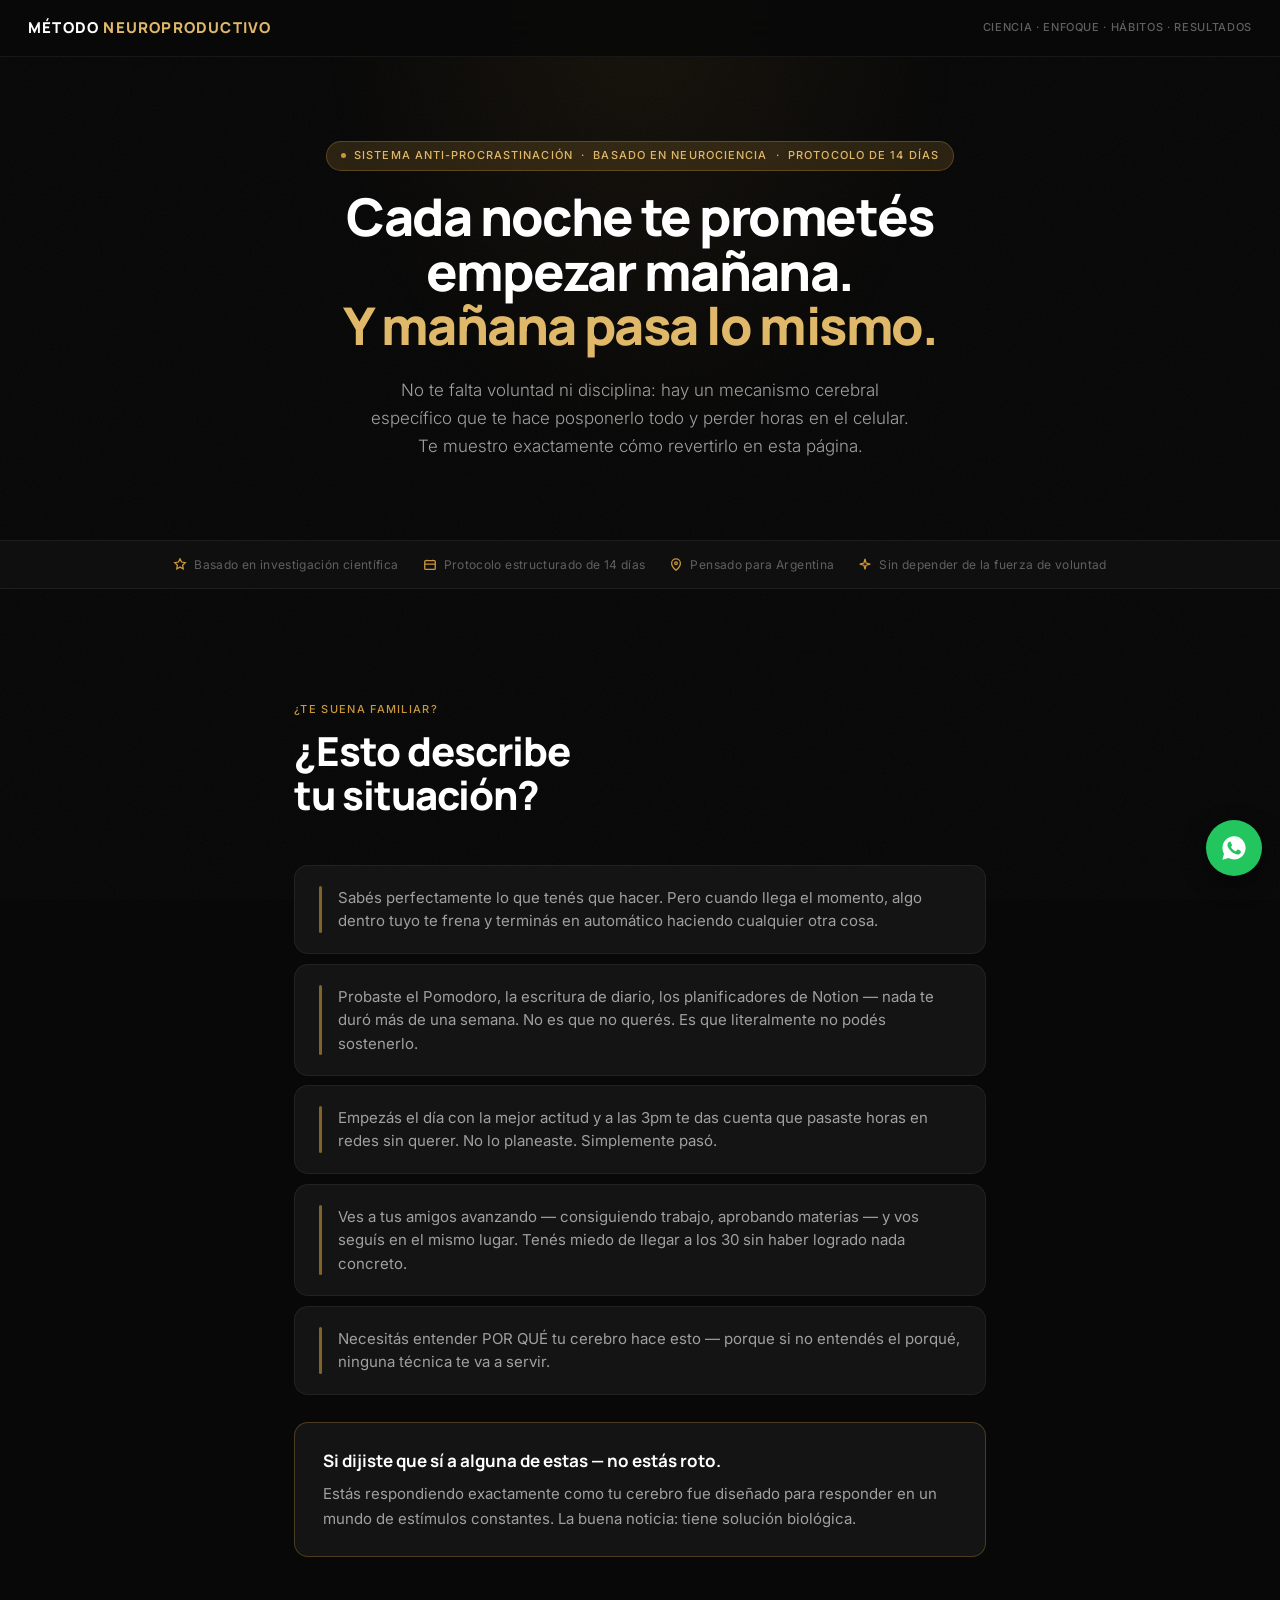
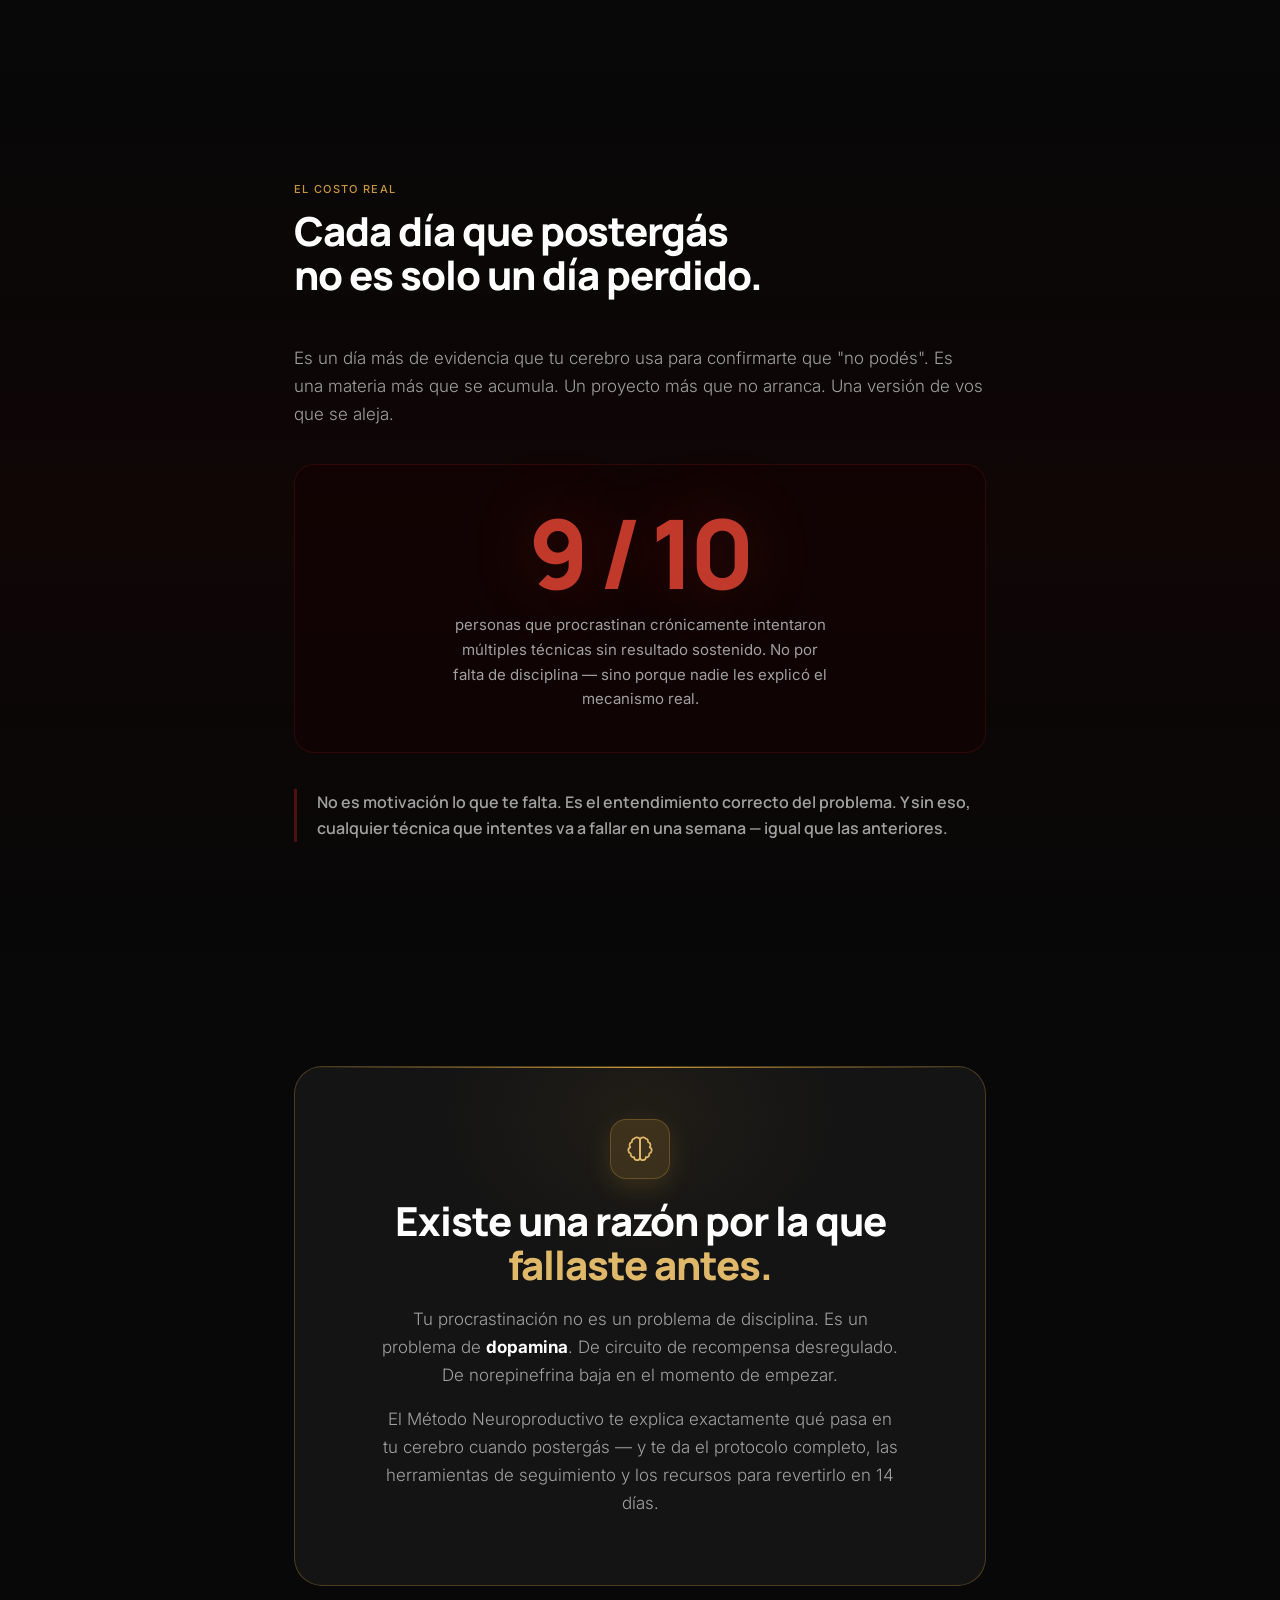
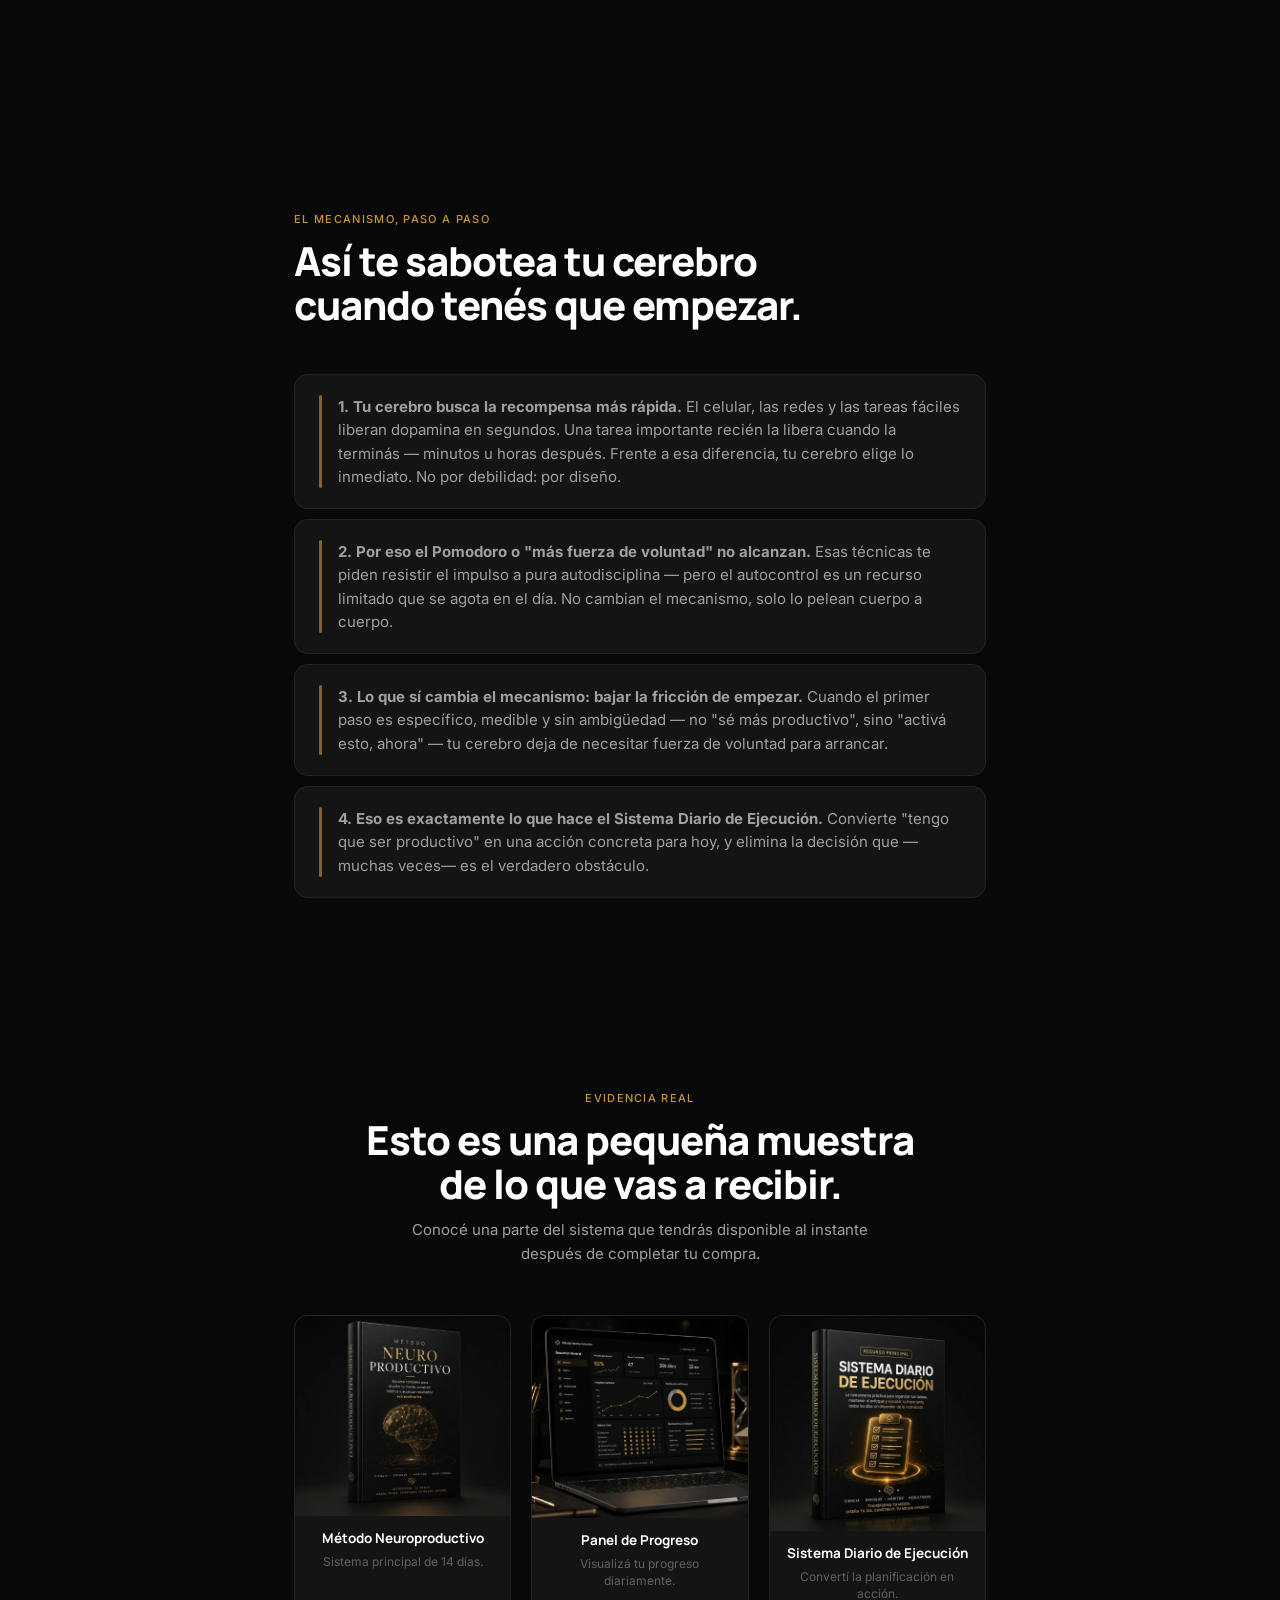
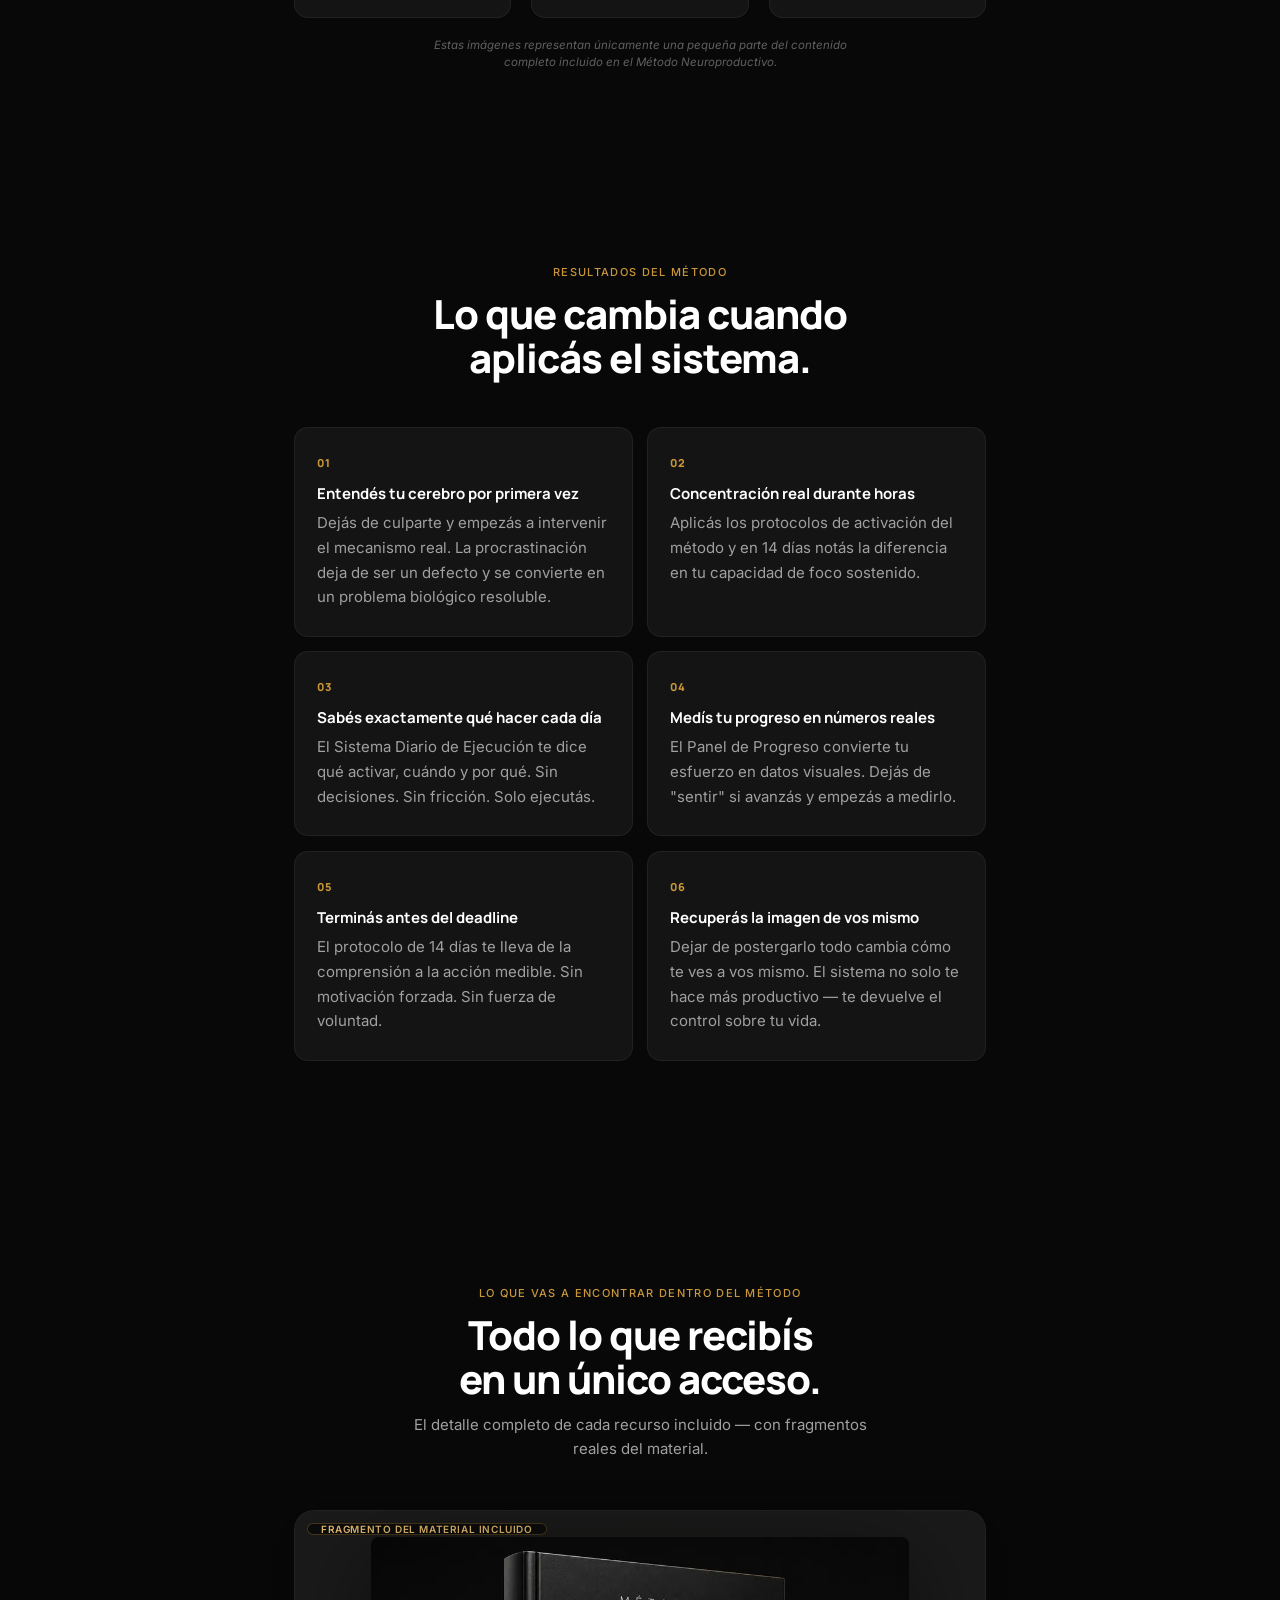
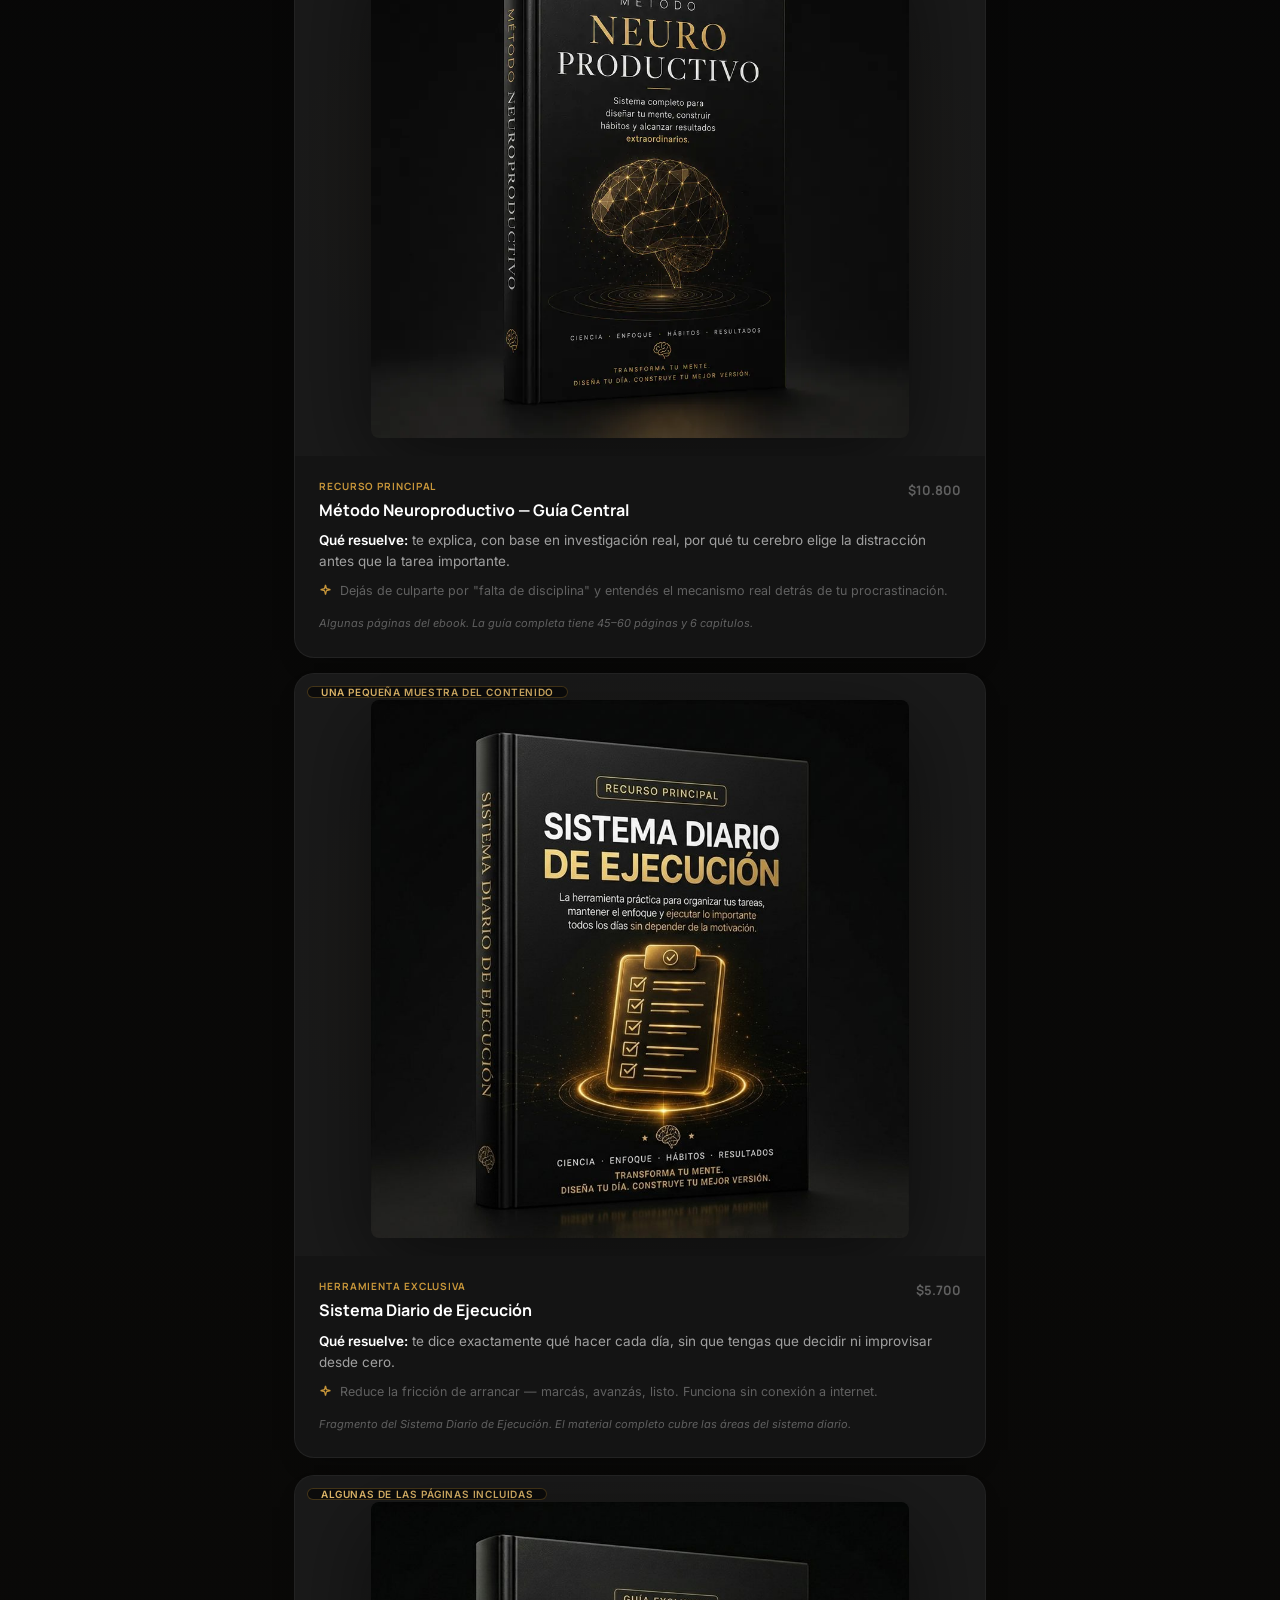
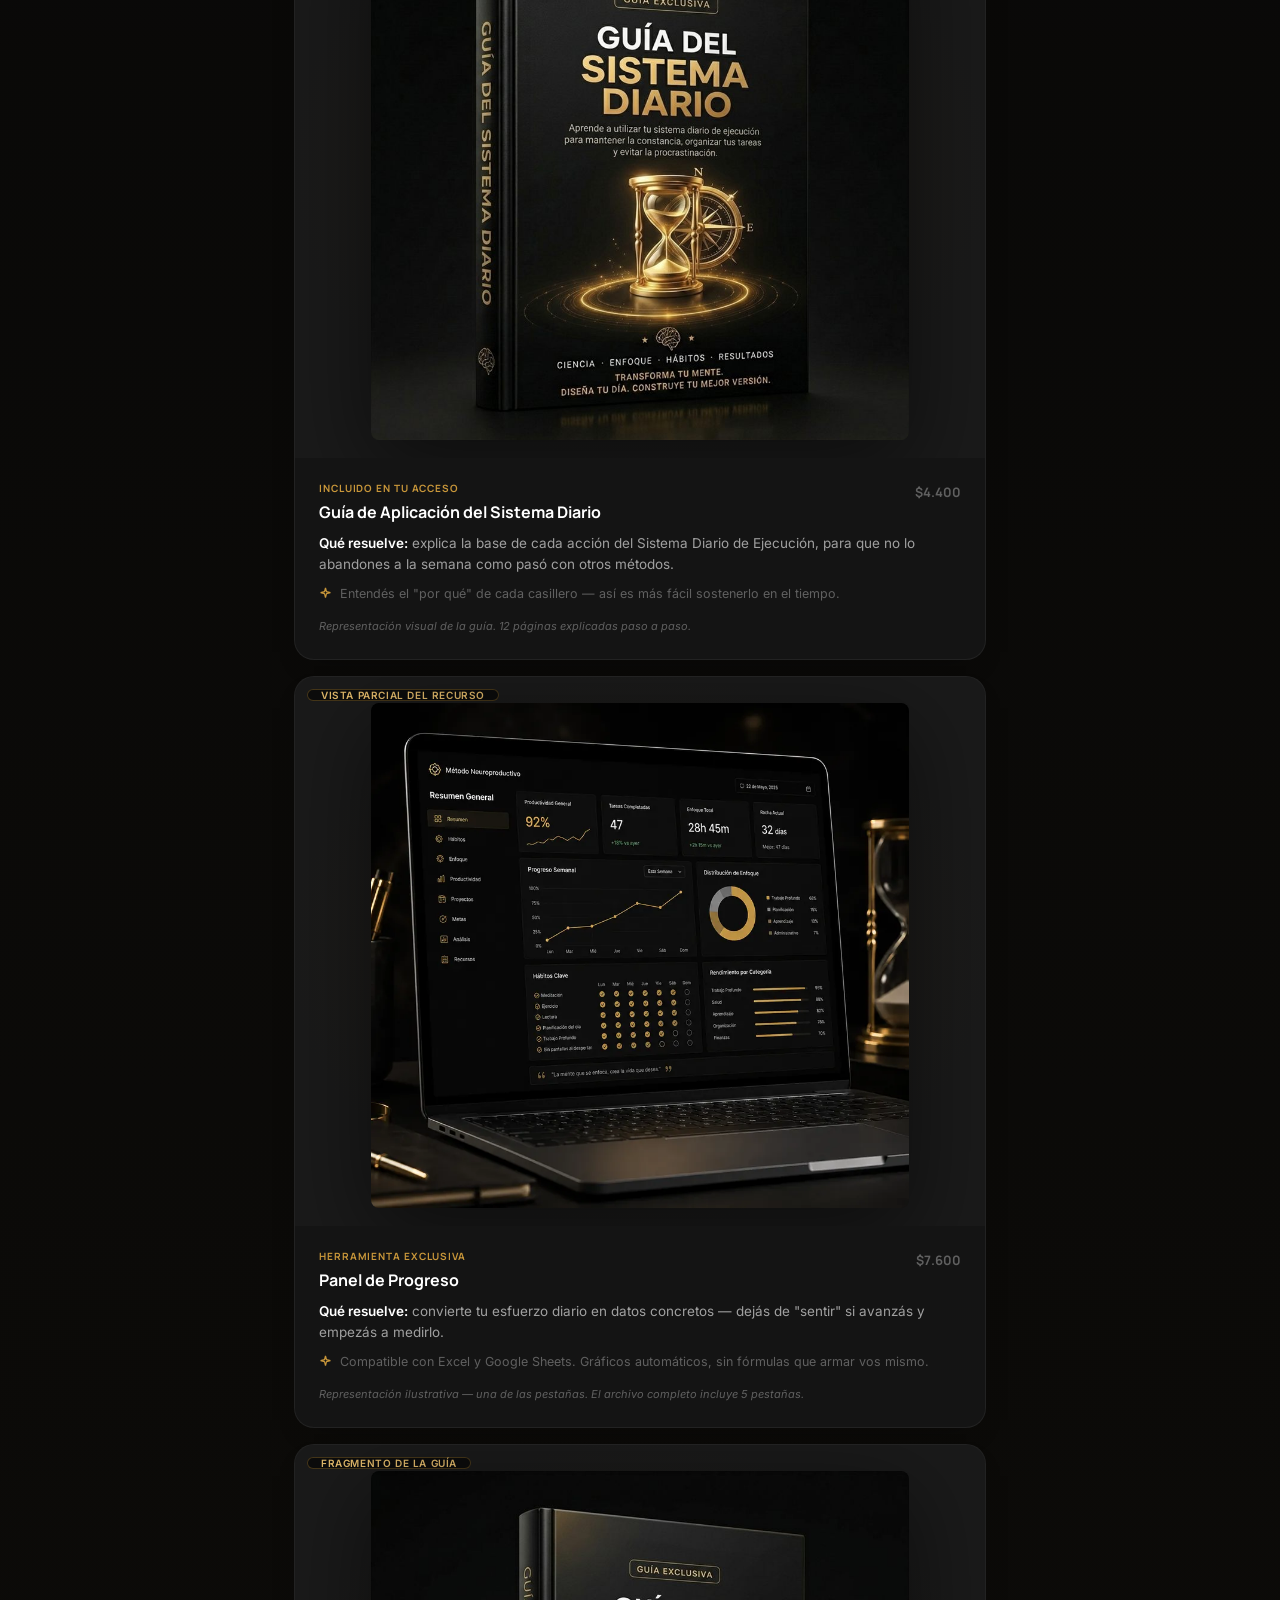
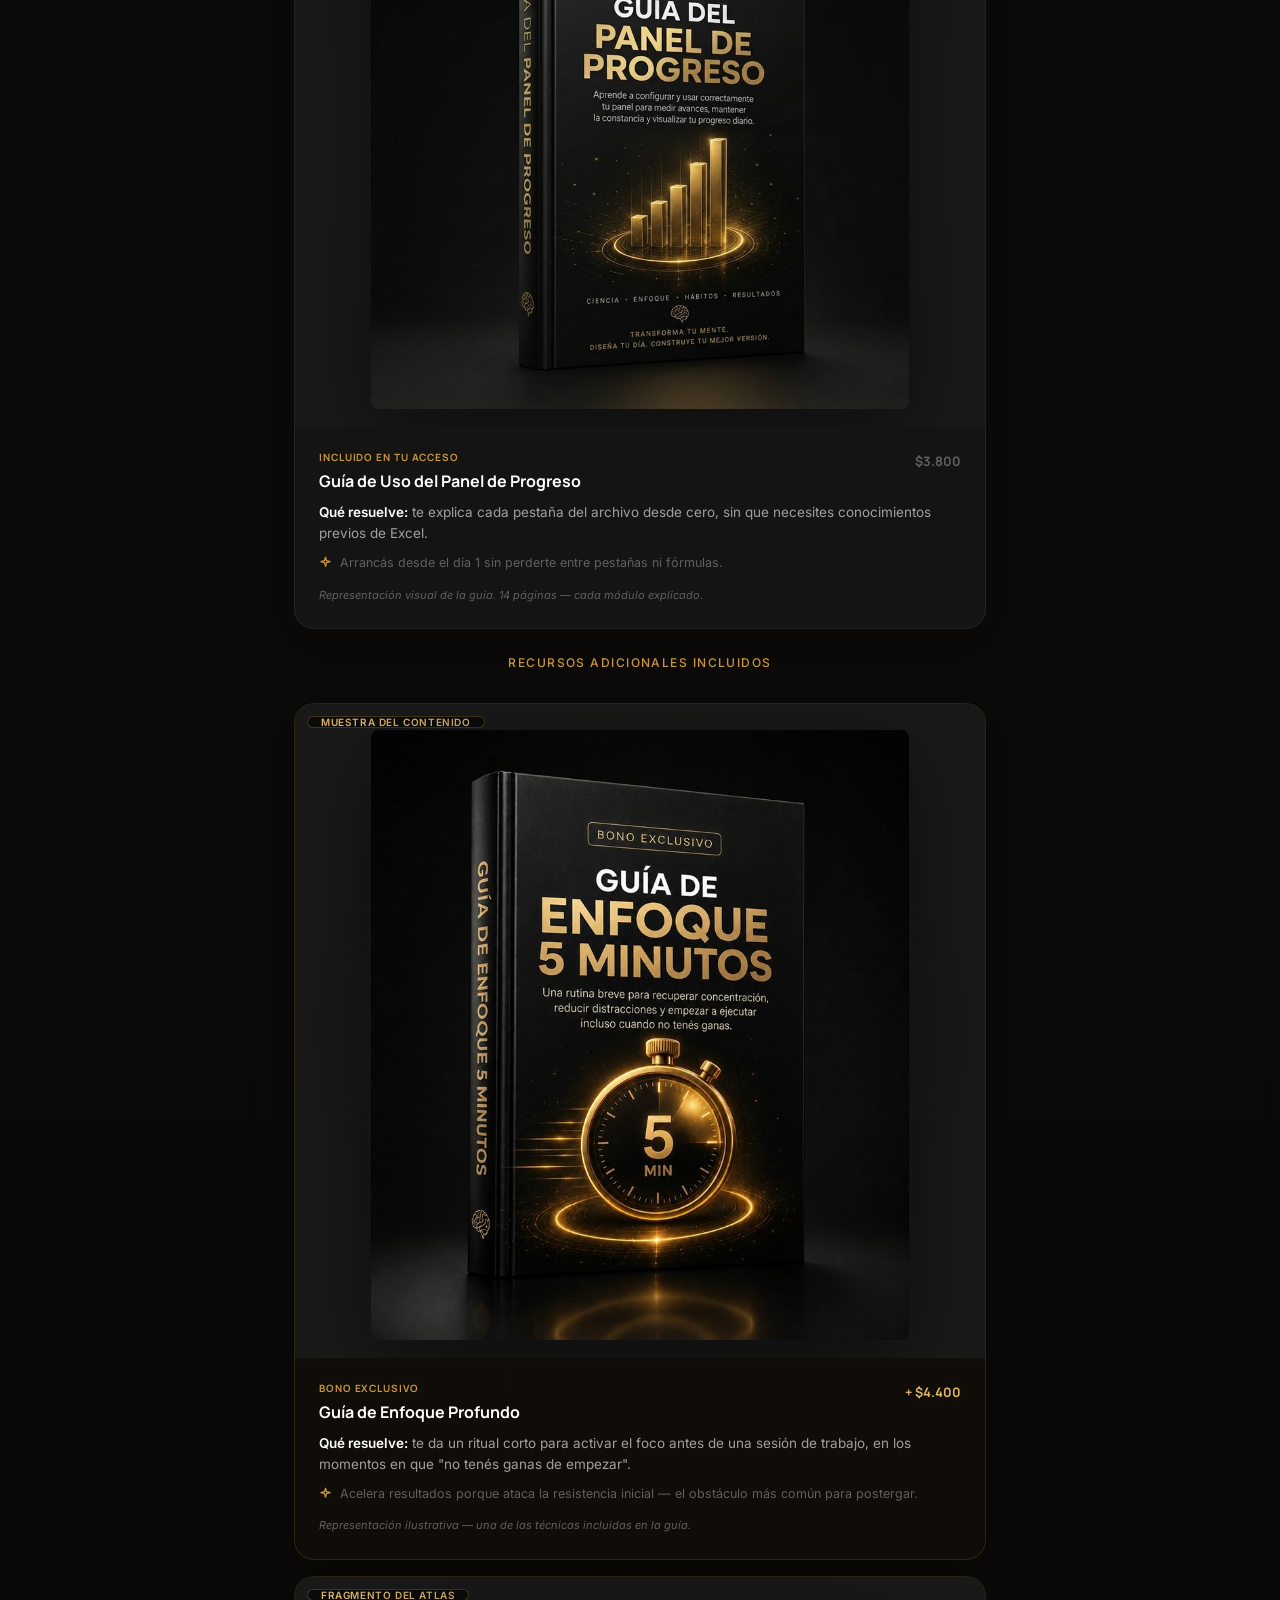
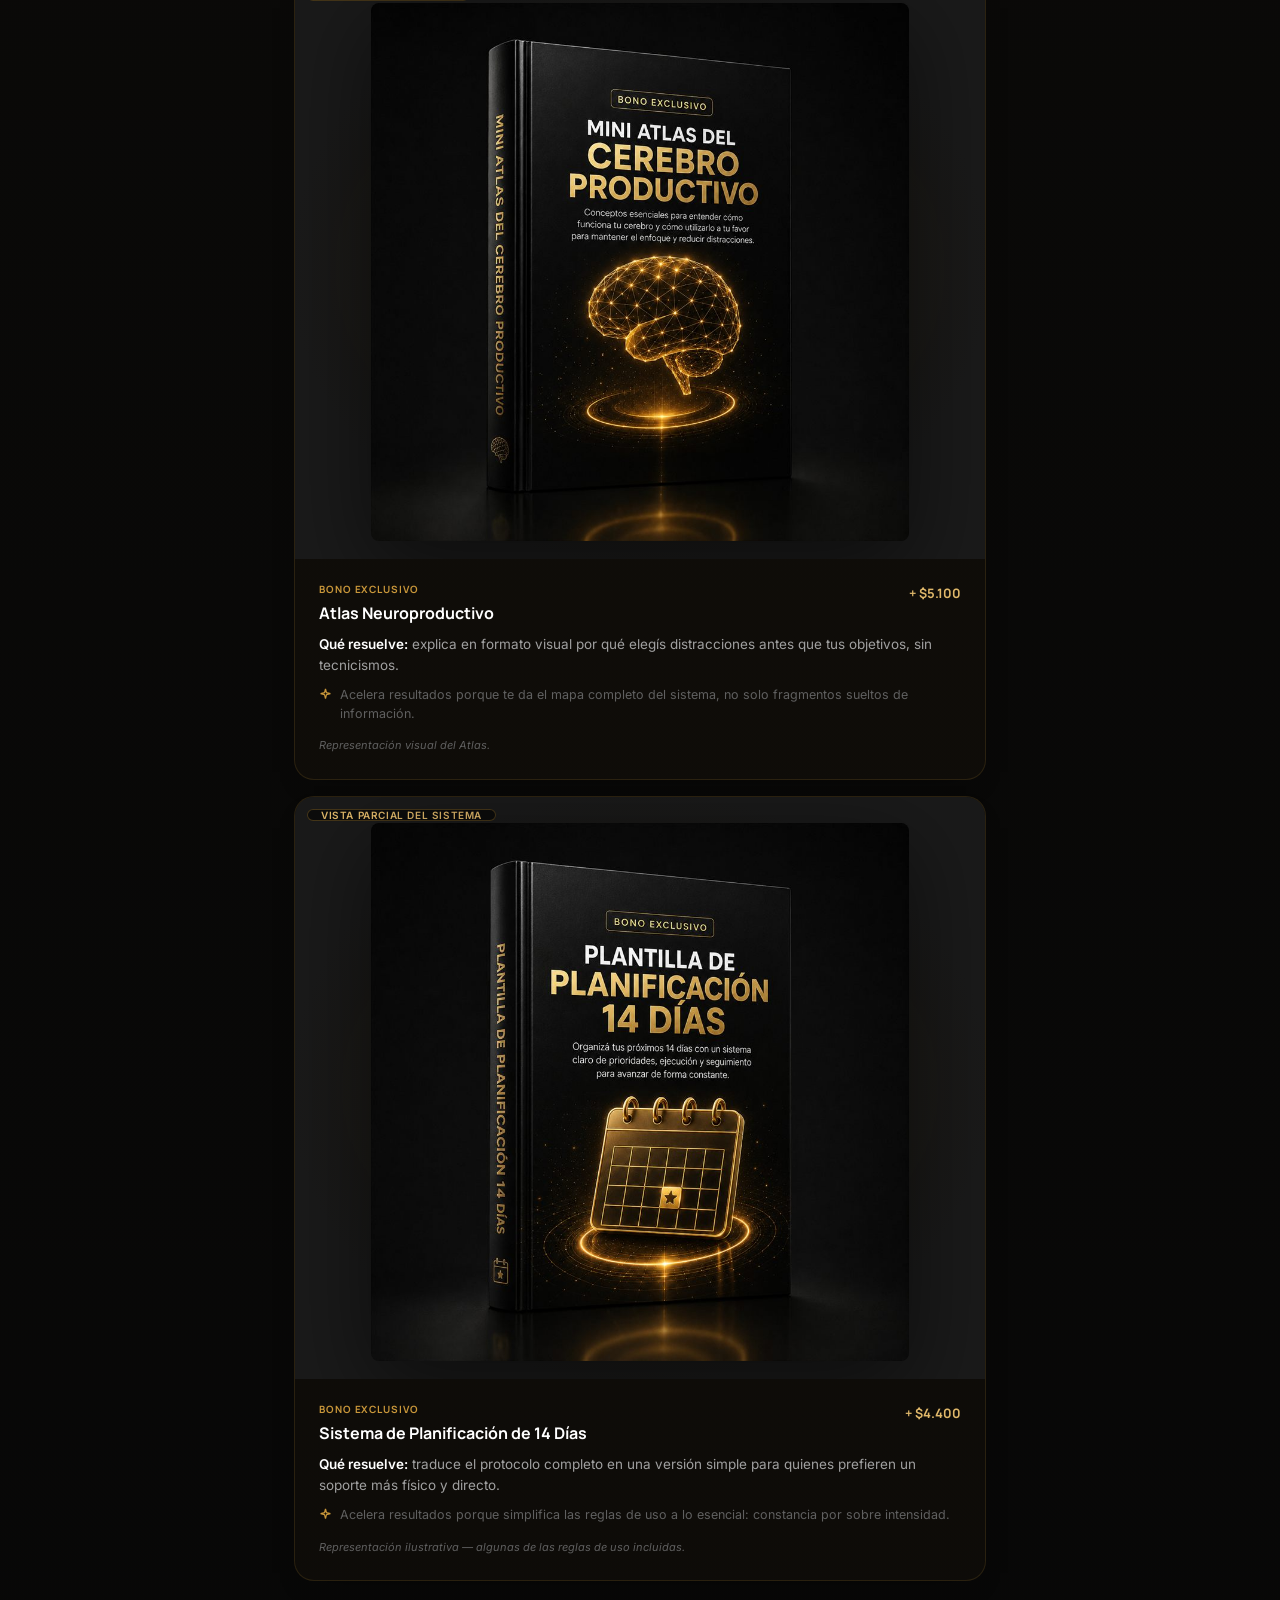
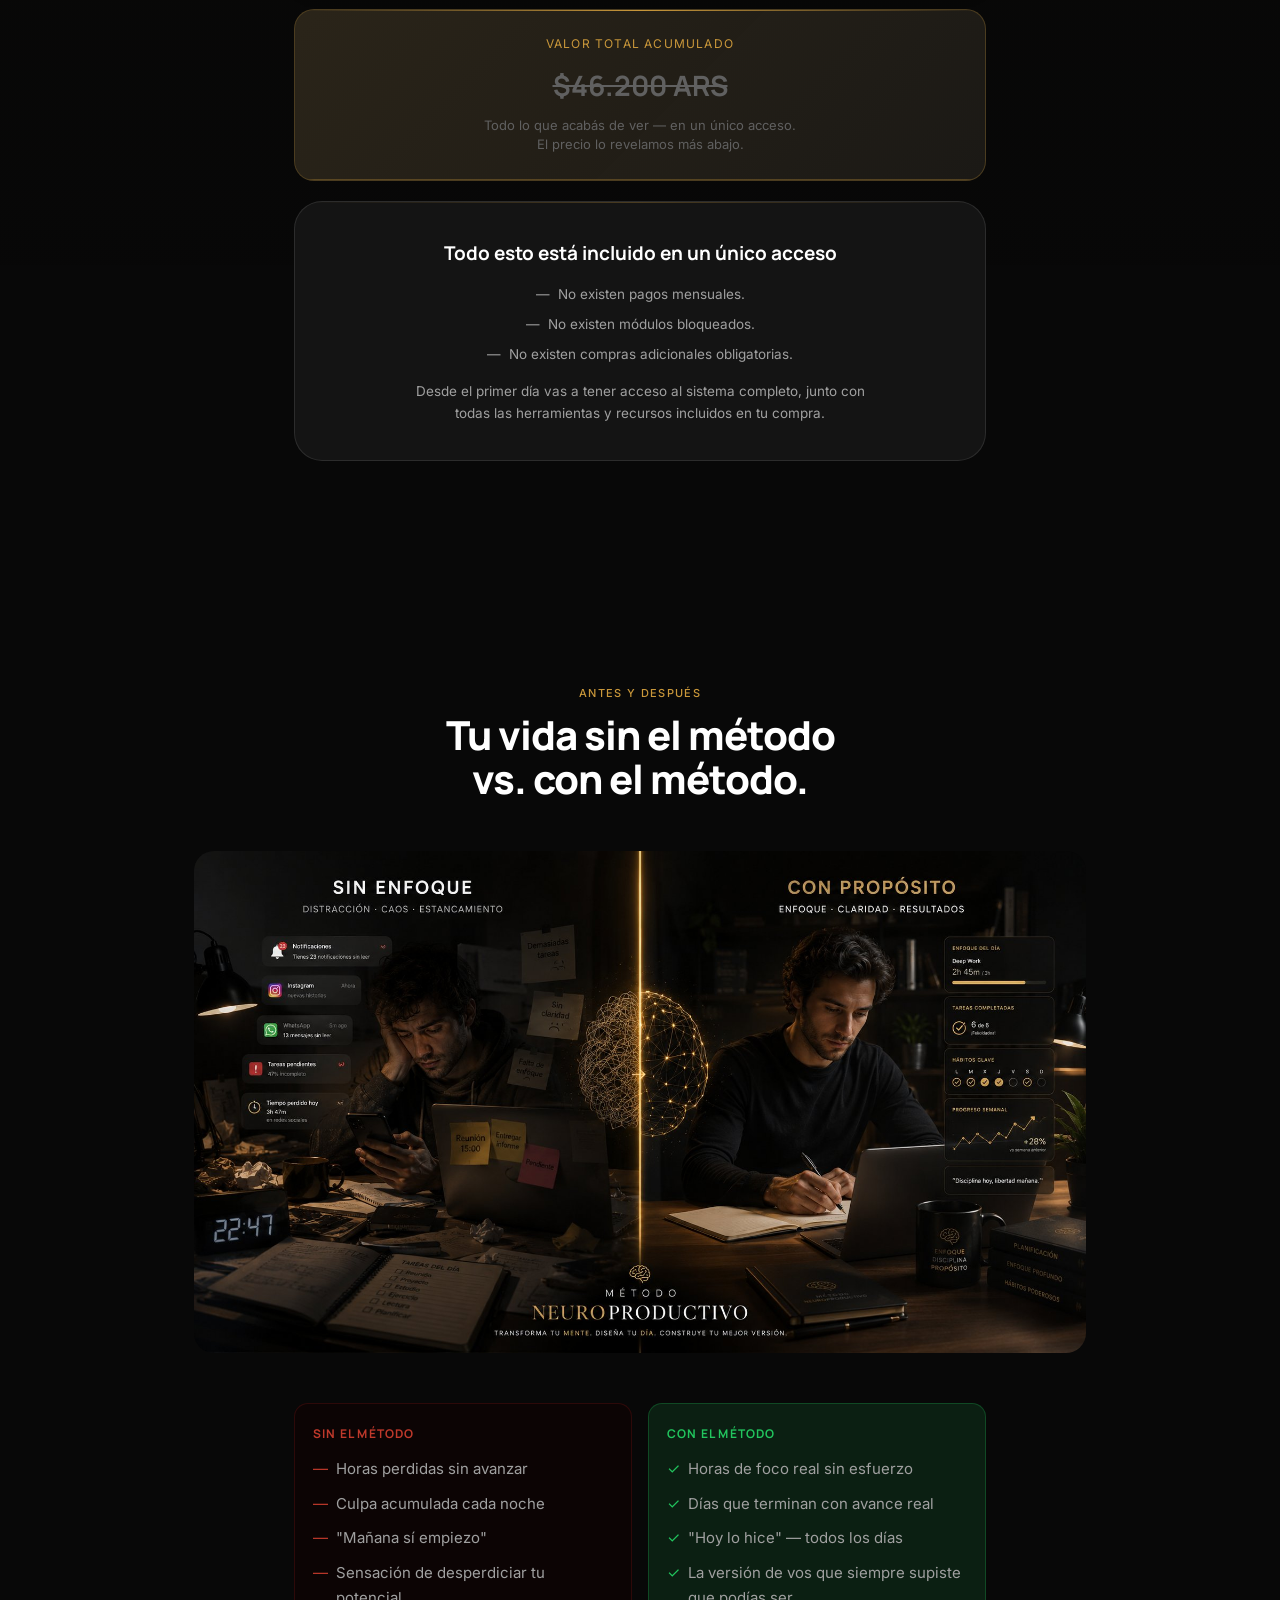
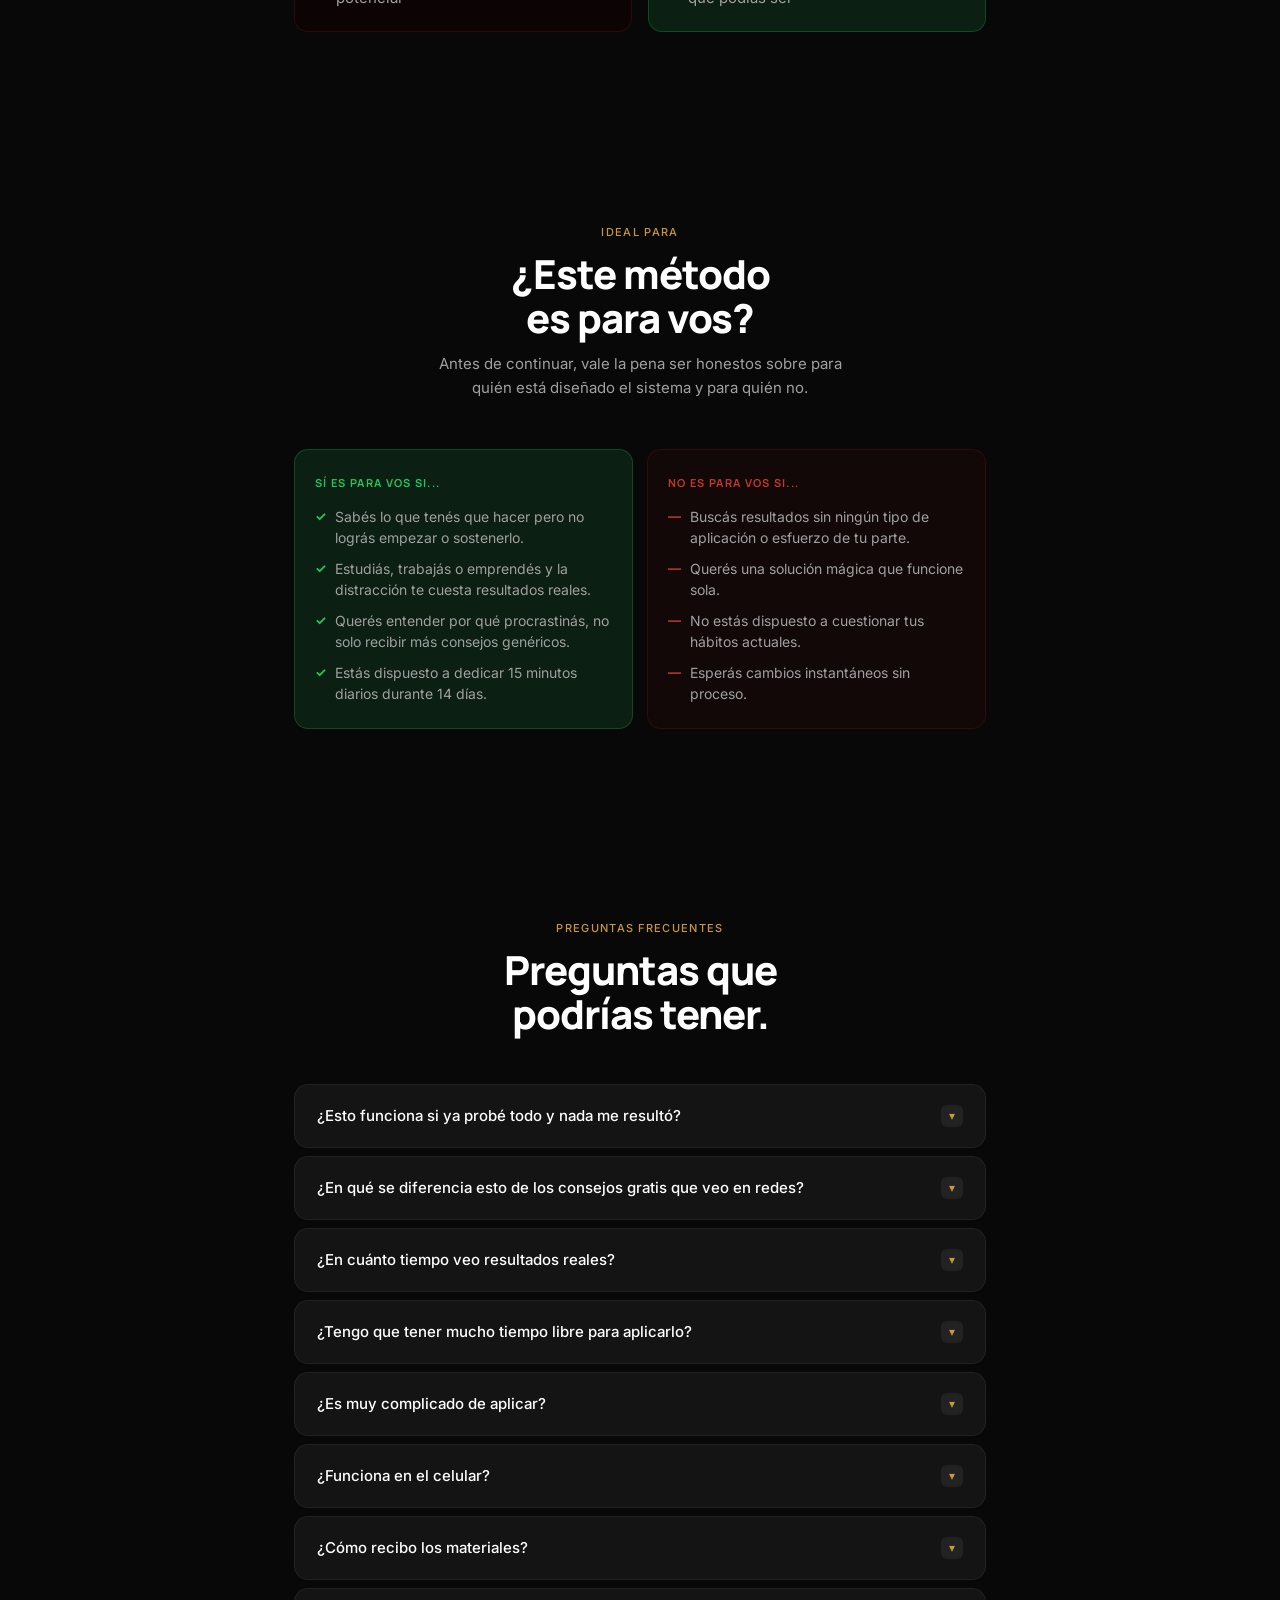
==== index.html @ 1021b8d9 "Agregar CTA de pago por transferencia (mismo tamano que Hotmart, sin impuestos) en oferta final, CTA" ====
<!DOCTYPE html>
<html lang="es">
<head>
<meta charset="UTF-8">
<meta name="viewport" content="width=device-width, initial-scale=1.0">
<title>Método Neuroproductivo — Sistema completo para diseñar tu mente y alcanzar resultados extraordinarios</title>
<meta name="description" content="El único sistema que te explica la neurociencia de tu procrastinación y te da las herramientas completas para revertirla en 14 días.">
<link rel="preconnect" href="https://fonts.googleapis.com">
<link rel="preconnect" href="https://fonts.gstatic.com" crossorigin>
<link href="https://fonts.googleapis.com/css2?family=Manrope:wght@300;400;500;600;700;800&family=Inter:wght@300;400;500&display=swap" rel="stylesheet">
   <!-- Meta Pixel Code -->
<script>
!function(f,b,e,v,n,t,s)
{if(f.fbq)return;n=f.fbq=function(){n.callMethod?
n.callMethod.apply(n,arguments):n.queue.push(arguments)};
if(!f._fbq)f._fbq=n;n.push=n;n.loaded=!0;n.version='2.0';
n.queue=[];t=b.createElement(e);t.async=!0;
t.src=v;s=b.getElementsByTagName(e)[0];
s.parentNode.insertBefore(t,s)}(window, document,'script',
'https://connect.facebook.net/en_US/fbevents.js');

fbq('init', '1586292786039230');
fbq('track', 'PageView');
</script>

<noscript>
<img height="1" width="1" style="display:none"
src="https://www.facebook.com/tr?id=1586292786039230&ev=PageView&noscript=1"/>
</noscript>
<!-- End Meta Pixel Code -->
<style>
/* ══════════════════════════════════════════════
   RESET & TOKENS
══════════════════════════════════════════════ */
*, *::before, *::after { box-sizing: border-box; margin: 0; padding: 0; }
html { scroll-behavior: smooth; font-size: 16px; }

:root {
  --black:       #080808;
  --black-2:     #0f0f0f;
  --black-3:     #141414;
  --black-4:     #1a1a1a;
  --black-5:     #222222;
  --white:       #FFFFFF;
  --white-2:     #F5F5F5;
  --gray-100:    #E8E8E8;
  --gray-300:    #A0A0A0;
  --gray-500:    #606060;
  --gray-700:    #303030;
  --gold:        #C9973A;
  --gold-light:  #E0B86A;
  --gold-pale:   #F5E6CC;
  --gold-glow:   rgba(201,151,58,0.18);
  --gold-border: rgba(201,151,58,0.30);
  --green:       #22C55E;
  --green-dark:  rgba(34,197,94,0.12);
  --green-border:rgba(34,197,94,0.25);
  --border:      rgba(255,255,255,0.06);
  --border-md:   rgba(255,255,255,0.10);
  --border-gold: rgba(201,151,58,0.25);
  --font-h:      'Manrope', sans-serif;
  --font-b:      'Inter', sans-serif;
  --r-sm:        8px;
  --r-md:        14px;
  --r-lg:        20px;
  --r-xl:        28px;
  --ease:        cubic-bezier(0.25, 0.46, 0.45, 0.94);
}

body {
  background: var(--black);
  color: var(--white);
  font-family: var(--font-b);
  -webkit-font-smoothing: antialiased;
  overflow-x: hidden;
  line-height: 1.6;
}

img { max-width: 100%; height: auto; display: block; }

/* ══════════════════════════════════════════════
   NOISE OVERLAY
══════════════════════════════════════════════ */
body::before {
  content: '';
  position: fixed;
  inset: 0;
  background-image: url("data:image/svg+xml,%3Csvg viewBox='0 0 512 512' xmlns='http://www.w3.org/2000/svg'%3E%3Cfilter id='n'%3E%3CfeTurbulence type='fractalNoise' baseFrequency='0.75' numOctaves='4' stitchTiles='stitch'/%3E%3C/filter%3E%3Crect width='100%25' height='100%25' filter='url(%23n)' opacity='0.025'/%3E%3C/svg%3E");
  pointer-events: none;
  z-index: 0;
}

/* ══════════════════════════════════════════════
   LAYOUT
══════════════════════════════════════════════ */
.wrap {
  max-width: 740px;
  margin: 0 auto;
  padding: 0 24px;
  position: relative;
  z-index: 1;
}

section { position: relative; z-index: 1; }

/* ══════════════════════════════════════════════
   ANIMATION
══════════════════════════════════════════════ */
.fade {
  opacity: 0;
  transform: translateY(24px);
  transition: opacity 0.7s var(--ease), transform 0.7s var(--ease);
}
.fade.in { opacity: 1; transform: translateY(0); }

/* ══════════════════════════════════════════════
   TYPOGRAPHY HELPERS
══════════════════════════════════════════════ */
.tag {
  display: inline-flex;
  align-items: center;
  gap: 8px;
  font-family: var(--font-b);
  font-size: 11px;
  font-weight: 500;
  letter-spacing: 0.10em;
  text-transform: uppercase;
  color: var(--gold-light);
  background: var(--gold-glow);
  border: 1px solid var(--gold-border);
  border-radius: 100px;
  padding: 5px 14px;
  margin-bottom: 20px;
}

.tag-dot {
  width: 5px; height: 5px;
  background: var(--gold);
  border-radius: 50%;
  animation: blink 2.2s ease infinite;
}

@keyframes blink {
  0%,100% { opacity:1; } 50% { opacity:0.2; }
}

.section-eyebrow {
  font-family: var(--font-b);
  font-size: 11px;
  font-weight: 500;
  letter-spacing: 0.12em;
  text-transform: uppercase;
  color: var(--gold);
  margin-bottom: 14px;
  display: block;
}

.h1 {
  font-family: var(--font-h);
  font-weight: 800;
  font-size: clamp(30px, 7vw, 52px);
  line-height: 1.05;
  letter-spacing: -0.03em;
}

.h2 {
  font-family: var(--font-h);
  font-weight: 800;
  font-size: clamp(26px, 5vw, 40px);
  line-height: 1.1;
  letter-spacing: -0.025em;
}

.h3 {
  font-family: var(--font-h);
  font-weight: 700;
  font-size: clamp(18px, 3vw, 22px);
  line-height: 1.3;
  letter-spacing: -0.01em;
}

.gold { color: var(--gold-light); }
.green { color: var(--green); }
.muted { color: var(--gray-300); }
.body-lg { font-size: 17px; line-height: 1.65; color: var(--gray-300); font-weight: 300; }
.body { font-size: 15px; line-height: 1.65; color: var(--gray-300); }
.small { font-size: 13px; color: var(--gray-500); line-height: 1.5; }

/* ══════════════════════════════════════════════
   BUTTONS
══════════════════════════════════════════════ */
.btn {
  display: inline-flex;
  align-items: center;
  justify-content: center;
  gap: 10px;
  font-family: var(--font-h);
  font-weight: 700;
  font-size: 15px;
  letter-spacing: 0.01em;
  border: none;
  cursor: pointer;
  text-decoration: none;
  border-radius: var(--r-sm);
  transition: all 0.22s var(--ease);
  position: relative;
  overflow: hidden;
}

.btn-gold {
  background: linear-gradient(135deg, #C9973A 0%, #E0B86A 50%, #C9973A 100%);
  background-size: 200% auto;
  color: var(--black);
  padding: 18px 32px;
  width: 100%;
  max-width: 440px;
  box-shadow: 0 8px 32px rgba(201,151,58,0.25);
}

.btn-gold::after {
  content:'';
  position:absolute;
  top:0;left:-100%;
  width:60%;height:100%;
  background:linear-gradient(90deg,transparent,rgba(255,255,255,0.2),transparent);
  transition: left 0.55s ease;
}
.btn-gold:hover::after { left:150%; }
.btn-gold:hover {
  background-position: right center;
  box-shadow: 0 12px 48px rgba(201,151,58,0.4);
  transform: translateY(-2px);
}

.btn-outline {
  border: 1px solid var(--gold-border);
  color: var(--gold-light);
  background: transparent;
  padding: 18px 32px;
}
.btn-outline:hover {
  background: var(--gold-glow);
  border-color: var(--gold);
}

.btn-full { width: 100%; max-width: 100%; }

/* ══════════════════════════════════════════════
   DIVIDER
══════════════════════════════════════════════ */
.divider {
  height: 1px;
  background: var(--border);
  margin: 0;
}

/* ══════════════════════════════════════════════
   NAV
══════════════════════════════════════════════ */
nav {
  position: fixed;
  top: 0; left: 0; right: 0;
  z-index: 200;
  padding: 16px 28px;
  display: flex;
  align-items: center;
  justify-content: space-between;
  background: rgba(8,8,8,0.88);
  backdrop-filter: blur(24px);
  -webkit-backdrop-filter: blur(24px);
  border-bottom: 1px solid var(--border);
}

.nav-logo {
  font-family: var(--font-h);
  font-weight: 800;
  font-size: 15px;
  letter-spacing: 0.08em;
  text-transform: uppercase;
  color: var(--white);
}

.nav-logo span { color: var(--gold-light); }

.nav-tag {
  font-family: var(--font-b);
  font-size: 11px;
  font-weight: 500;
  letter-spacing: 0.08em;
  text-transform: uppercase;
  color: var(--gray-500);
}

/* ══════════════════════════════════════════════
   HERO
══════════════════════════════════════════════ */
.hero {
  padding: 130px 0 80px;
  text-align: center;
}

.hero-glow {
  position: absolute;
  top: 0; left: 50%;
  transform: translateX(-50%);
  width: 100%;
  max-width: 700px;
  height: 500px;
  background: radial-gradient(ellipse at 50% 0%, rgba(201,151,58,0.08) 0%, transparent 65%);
  pointer-events: none;
}

.hero .h1 { margin-bottom: 22px; }

.hero-img {
  max-width: 1250px;
  width: calc(100% + 180px);
  margin-left: -90px;
  margin-right: -90px;
}

.hero-img img {
  border-radius: var(--r-lg);
  box-shadow: 0 40px 120px rgba(0,0,0,0.75), 0 0 0 1px rgba(201,151,58,0.12), 0 0 80px rgba(201,151,58,0.06);
  width: 100%;
  display: block;
}

.hero-img-glow {
  position: absolute;
  bottom: -20px;
  left: 50%;
  transform: translateX(-50%);
  width: 70%;
  height: 40px;
  background: radial-gradient(ellipse, rgba(201,151,58,0.25) 0%, transparent 70%);
  filter: blur(16px);
}

/* ══════════════════════════════════════════════
   TRUST BAR
══════════════════════════════════════════════ */
.trust-bar {
  background: var(--black-2);
  border-top: 1px solid var(--border);
  border-bottom: 1px solid var(--border);
  padding: 14px 24px;
}

.trust-bar-inner {
  display: flex;
  align-items: center;
  justify-content: center;
  gap: 28px;
  flex-wrap: wrap;
}

.trust-item {
  display: flex;
  align-items: center;
  gap: 7px;
  font-size: 12px;
  font-weight: 400;
  color: var(--gray-500);
  letter-spacing: 0.03em;
  white-space: nowrap;
}

.trust-item svg {
  width: 14px; height: 14px;
  color: var(--gold);
  flex-shrink: 0;
}

/* ══════════════════════════════════════════════
   SECTION SHELL
══════════════════════════════════════════════ */
.section { padding: 100px 0; }
.section-sm { padding: 72px 0; }
.section-center { text-align: center; }

.section-head {
  margin-bottom: 48px;
}

/* ══════════════════════════════════════════════
   IDENTIFICATION
══════════════════════════════════════════════ */
.identify-list {
  display: flex;
  flex-direction: column;
  gap: 10px;
}

.identify-card {
  display: flex;
  align-items: flex-start;
  gap: 16px;
  background: var(--black-3);
  border: 1px solid var(--border);
  border-radius: var(--r-md);
  padding: 20px 22px;
  transition: border-color 0.25s, transform 0.25s;
  cursor: default;
}

.identify-card:hover {
  border-color: var(--gold-border);
  transform: translateX(4px);
}

.identify-line {
  width: 3px;
  border-radius: 3px;
  background: var(--gold);
  flex-shrink: 0;
  align-self: stretch;
  min-height: 20px;
  opacity: 0.6;
}

.identify-card p {
  font-size: 15px;
  color: var(--gray-300);
  line-height: 1.55;
}

.identify-close {
  margin-top: 28px;
  background: var(--black-3);
  border: 1px solid var(--gold-border);
  border-radius: var(--r-md);
  padding: 24px 28px;
}

.identify-close strong {
  display: block;
  font-family: var(--font-h);
  font-weight: 700;
  font-size: 17px;
  color: var(--white);
  margin-bottom: 8px;
}

/* ══════════════════════════════════════════════
   AGITATION
══════════════════════════════════════════════ */
.section-agitation {
  background: linear-gradient(180deg, transparent 0%, rgba(40,0,0,0.25) 50%, transparent 100%);
}

.stat-block {
  background: rgba(20,0,0,0.5);
  border: 1px solid rgba(180,30,30,0.2);
  border-radius: var(--r-lg);
  padding: 40px 32px;
  text-align: center;
  margin: 36px 0;
}

.stat-number {
  font-family: var(--font-h);
  font-weight: 800;
  font-size: clamp(64px, 16vw, 110px);
  line-height: 1;
  letter-spacing: -0.05em;
  color: #C0392B;
  display: block;
  text-shadow: 0 0 80px rgba(192,57,43,0.3);
  margin-bottom: 12px;
}

.agitation-pull {
  font-family: var(--font-h);
  font-weight: 600;
  font-size: 16px;
  color: var(--gray-300);
  line-height: 1.65;
  border-left: 3px solid rgba(180,30,30,0.4);
  padding-left: 20px;
}

/* ══════════════════════════════════════════════
   SOLUTION
══════════════════════════════════════════════ */
.solution-box {
  background: var(--black-3);
  border: 1px solid var(--gold-border);
  border-radius: var(--r-xl);
  padding: 52px 40px;
  text-align: center;
  position: relative;
  overflow: hidden;
}

.solution-box::before {
  content: '';
  position: absolute;
  top: 0; left: 0; right: 0;
  height: 1px;
  background: linear-gradient(90deg, transparent, var(--gold), transparent);
}

.solution-box::after {
  content: '';
  position: absolute;
  top: -100px; left: 50%;
  transform: translateX(-50%);
  width: 400px; height: 300px;
  background: radial-gradient(ellipse, rgba(201,151,58,0.07) 0%, transparent 70%);
  pointer-events: none;
}

.solution-box .h2 { margin: 16px 0 20px; position: relative; z-index: 1; }
.solution-box .body-lg { position: relative; z-index: 1; max-width: 520px; margin: 0 auto 16px; }

.solution-icon {
  width: 60px; height: 60px;
  background: var(--gold-glow);
  border: 1px solid var(--gold-border);
  border-radius: 16px;
  display: inline-flex;
  align-items: center;
  justify-content: center;
  font-size: 28px;
  position: relative;
  z-index: 1;
  box-shadow: 0 8px 24px var(--gold-glow);
}

/* ══════════════════════════════════════════════
   BENEFITS
══════════════════════════════════════════════ */
.benefits-grid {
  display: grid;
  grid-template-columns: 1fr 1fr;
  gap: 14px;
}

.benefit-card {
  background: var(--black-3);
  border: 1px solid var(--border);
  border-radius: var(--r-md);
  padding: 26px 22px;
  transition: all 0.25s;
}

.benefit-card:hover {
  border-color: var(--gold-border);
  background: var(--black-4);
  transform: translateY(-2px);
  box-shadow: 0 8px 32px rgba(0,0,0,0.3);
}

.benefit-number {
  font-family: var(--font-h);
  font-weight: 800;
  font-size: 11px;
  letter-spacing: 0.12em;
  color: var(--gold);
  margin-bottom: 12px;
  display: block;
}

.benefit-title {
  font-family: var(--font-h);
  font-weight: 700;
  font-size: 15px;
  color: var(--white);
  margin-bottom: 8px;
  line-height: 1.3;
}

/* ══════════════════════════════════════════════
   INCLUDES (QUÉ INCLUYE)
══════════════════════════════════════════════ */
.includes-list {
  display: flex;
  flex-direction: column;
  gap: 10px;
}

.include-row {
  display: flex;
  align-items: flex-start;
  gap: 14px;
  background: var(--black-3);
  border: 1px solid var(--border);
  border-radius: var(--r-md);
  padding: 18px 20px;
  transition: all 0.22s;
}

.include-row:hover {
  border-color: var(--gold-border);
  transform: translateX(3px);
}

.include-row.bonus {
  background: rgba(201,151,58,0.04);
  border-color: rgba(201,151,58,0.15);
}

.include-row.bonus:hover {
  border-color: var(--gold-border);
}

.include-icon {
  width: 32px; height: 32px;
  background: var(--gold-glow);
  border: 1px solid var(--gold-border);
  border-radius: 8px;
  display: flex;
  align-items: center;
  justify-content: center;
  flex-shrink: 0;
  color: var(--gold-light);
  font-size: 14px;
  font-weight: 700;
  font-family: var(--font-h);
}

.include-icon.green-icon {
  background: var(--green-dark);
  border-color: var(--green-border);
  color: var(--green);
}

.include-info { flex: 1; }
.include-name {
  font-family: var(--font-h);
  font-weight: 600;
  font-size: 14px;
  color: var(--white);
  margin-bottom: 3px;
  line-height: 1.3;
}

.include-desc {
  font-size: 12px;
  color: var(--gray-500);
  line-height: 1.4;
}

.include-val {
  font-family: var(--font-h);
  font-weight: 700;
  font-size: 14px;
  color: var(--gray-500);
  flex-shrink: 0;
  align-self: center;
  white-space: nowrap;
}

.include-img {
  border-radius: var(--r-md);
  overflow: hidden;
  margin: 28px -40px;
  width: calc(100% + 80px);
  box-shadow: 0 24px 80px rgba(0,0,0,0.55), 0 0 0 1px rgba(201,151,58,0.12);
}

.include-img img {
  width: 100%;
  border-radius: 0;
  display: block;
}

/* SUMMARY BOX */
.summary-box {
  background: var(--black-3);
  border: 1px solid var(--gold-border);
  border-radius: var(--r-lg);
  overflow: hidden;
  margin-top: 8px;
}

.summary-box-top {
  background: linear-gradient(135deg, rgba(201,151,58,0.12) 0%, rgba(201,151,58,0.04) 100%);
  padding: 28px 28px 20px;
  text-align: center;
  border-bottom: 1px solid var(--gold-border);
  position: relative;
}

.summary-box-top::before {
  content: '';
  position: absolute;
  top:0;left:0;right:0;
  height:1px;
  background: linear-gradient(90deg, transparent, var(--gold), transparent);
}

.summary-orig {
  font-family: var(--font-h);
  font-weight: 700;
  font-size: 20px;
  color: var(--gray-500);
  text-decoration: line-through;
  margin-bottom: 4px;
}

.summary-price {
  font-family: var(--font-h);
  font-weight: 800;
  font-size: 56px;
  line-height: 1;
  letter-spacing: -0.04em;
  color: var(--green);
  text-shadow: 0 0 40px rgba(34,197,94,0.2);
}

.summary-price span {
  font-size: 22px;
  font-weight: 500;
  color: var(--gray-500);
  letter-spacing: 0;
  margin-left: 4px;
}

.summary-note {
  font-size: 13px;
  color: var(--gray-500);
  margin-top: 6px;
}

.summary-note strong { color: var(--gold-light); }

.summary-box-bottom {
  padding: 24px 28px;
}

/* ══════════════════════════════════════════════
   VISUALIZATION
══════════════════════════════════════════════ */
.vision-img {
  margin: 50px -100px;
  width: calc(100% + 200px);
}

.vision-img img {
  width: 100%;
  border-radius: var(--r-lg);
}

/* ══════════════════════════════════════════════
   FAQ
══════════════════════════════════════════════ */
.faq-list { display: flex; flex-direction: column; gap: 8px; }

.faq-item {
  background: var(--black-3);
  border: 1px solid var(--border);
  border-radius: var(--r-md);
  overflow: hidden;
  transition: border-color 0.22s;
}

.faq-item.open { border-color: var(--gold-border); }

.faq-q {
  display: flex;
  align-items: center;
  justify-content: space-between;
  gap: 16px;
  padding: 20px 22px;
  cursor: pointer;
  background: none;
  border: none;
  width: 100%;
  text-align: left;
  font-family: var(--font-b);
  font-size: 15px;
  font-weight: 500;
  color: var(--white);
  line-height: 1.45;
  user-select: none;
}

.faq-chev {
  width: 22px; height: 22px;
  background: var(--black-5);
  border-radius: 6px;
  display: flex;
  align-items: center;
  justify-content: center;
  flex-shrink: 0;
  color: var(--gold);
  font-size: 12px;
  transition: transform 0.3s, background 0.2s;
}

.faq-item.open .faq-chev { transform: rotate(180deg); background: var(--gold-glow); }

.faq-a {
  max-height: 0;
  overflow: hidden;
  transition: max-height 0.4s ease;
}

.faq-item.open .faq-a { max-height: 300px; }

.faq-a-inner {
  padding: 0 22px 20px;
  border-top: 1px solid var(--border);
  padding-top: 16px;
  font-size: 14px;
  color: var(--gray-300);
  line-height: 1.65;
  margin-top: 0;
}

/* ══════════════════════════════════════════════
   AUTHORITY
══════════════════════════════════════════════ */
.refs-grid {
  display: grid;
  grid-template-columns: 1fr 1fr;
  gap: 12px;
  margin-top: 32px;
}

.ref-card {
  background: var(--black-3);
  border: 1px solid var(--border);
  border-radius: var(--r-md);
  padding: 20px;
  transition: border-color 0.22s;
}

.ref-card:hover { border-color: var(--gold-border); }

.ref-label {
  font-size: 10px;
  font-weight: 600;
  letter-spacing: 0.10em;
  text-transform: uppercase;
  color: var(--gold);
  margin-bottom: 8px;
}

.ref-title {
  font-family: var(--font-h);
  font-weight: 600;
  font-size: 13px;
  color: var(--white);
  margin-bottom: 4px;
  line-height: 1.35;
}

.ref-source { font-size: 11px; color: var(--gray-500); }

/* ══════════════════════════════════════════════
   OFFER
══════════════════════════════════════════════ */
.offer-box {
  background: var(--black-3);
  border: 1px solid var(--gold-border);
  border-radius: var(--r-xl);
  overflow: hidden;
  box-shadow: 0 40px 100px rgba(0,0,0,0.5), 0 0 80px rgba(201,151,58,0.05);
}

.offer-header {
  background: linear-gradient(135deg, rgba(201,151,58,0.15) 0%, rgba(201,151,58,0.04) 100%);
  padding: 36px 32px 28px;
  border-bottom: 1px solid var(--gold-border);
  text-align: center;
  position: relative;
}

.offer-header::before {
  content:'';
  position:absolute;top:0;left:0;right:0;
  height:1px;
  background:linear-gradient(90deg,transparent,var(--gold),transparent);
}

.offer-items {
  padding: 20px 28px;
  display: flex;
  flex-direction: column;
  gap: 6px;
}

.offer-row {
  display: flex;
  align-items: center;
  justify-content: space-between;
  gap: 12px;
  padding: 10px 12px;
  border-radius: 8px;
  transition: background 0.2s;
}

.offer-row:hover { background: rgba(255,255,255,0.02); }

.offer-row-left {
  display: flex;
  align-items: center;
  gap: 10px;
  font-size: 14px;
  color: var(--gray-300);
  flex: 1;
}

.offer-check {
  color: var(--green);
  font-size: 13px;
  flex-shrink: 0;
  font-weight: 700;
}

.offer-check.gold { color: var(--gold-light); }

.offer-price-col {
  font-family: var(--font-h);
  font-weight: 600;
  font-size: 14px;
  color: var(--gray-500);
  flex-shrink: 0;
}

.offer-sep {
  height: 1px;
  background: var(--border);
  margin: 8px 28px;
}

.offer-total-row {
  padding: 24px 28px;
  border-top: 1px solid var(--border);
  display: flex;
  align-items: center;
  justify-content: space-between;
  gap: 12px;
}

.offer-total-label {
  font-family: var(--font-h);
  font-weight: 600;
  font-size: 14px;
  color: var(--gray-500);
}

.offer-total-label strong {
  display: block;
  font-size: 13px;
  color: var(--white);
  font-weight: 700;
  margin-top: 2px;
}

.offer-total-prices { text-align: right; }

.offer-orig {
  font-family: var(--font-h);
  font-weight: 700;
  font-size: 18px;
  color: var(--gray-500);
  text-decoration: line-through;
  line-height: 1;
}

.offer-final {
  font-family: var(--font-h);
  font-weight: 800;
  font-size: 48px;
  color: var(--green);
  letter-spacing: -0.04em;
  line-height: 1.1;
  text-shadow: 0 0 40px rgba(34,197,94,0.2);
}

.offer-final sub {
  font-size: 20px;
  font-weight: 500;
  color: var(--gray-500);
  letter-spacing: 0;
}

.offer-cta { padding: 0 28px 28px; }

.offer-img {
  padding: 0;
  margin: 0 -40px 30px;
  width: calc(100% + 80px);
}

.offer-img img {
  width: 100%;
  border-radius: 0;
  display: block;
  transform: scale(1.12);
}

/* ══════════════════════════════════════════════
   GUARANTEE
══════════════════════════════════════════════ */
.guarantee-box {
  background: var(--green-dark);
  border: 1px solid var(--green-border);
  border-radius: var(--r-xl);
  padding: 48px 36px;
  text-align: center;
}

.guarantee-shield {
  width: 72px; height: 72px;
  background: rgba(34,197,94,0.1);
  border: 1px solid var(--green-border);
  border-radius: 50%;
  display: flex;
  align-items: center;
  justify-content: center;
  margin: 0 auto 20px;
  font-size: 32px;
  box-shadow: 0 0 40px rgba(34,197,94,0.12);
}

.guarantee-title {
  font-family: var(--font-h);
  font-weight: 800;
  font-size: clamp(20px, 4vw, 28px);
  letter-spacing: -0.02em;
  color: var(--green);
  margin-bottom: 16px;
}

/* ══════════════════════════════════════════════
   URGENCY
══════════════════════════════════════════════ */
.urgency-box {
  background: rgba(201,151,58,0.04);
  border: 1px solid var(--gold-border);
  border-radius: var(--r-lg);
  padding: 36px 28px;
  text-align: center;
  position: relative;
}

/* WhatsApp trust block */
.whatsapp-box {
  background: var(--black-3);
  border: 1px solid var(--border-md);
  border-radius: var(--r-lg);
  padding: 36px 28px;
  text-align: center;
}

.whatsapp-btn {
  display: inline-flex;
  align-items: center;
  justify-content: center;
  gap: 10px;
  margin-top: 18px;
  padding: 14px 26px;
  background: #22C55E;
  color: #FFFFFF;
  font-family: var(--font-h);
  font-weight: 700;
  font-size: 15px;
  border-radius: var(--r-sm);
  text-decoration: none;
  transition: background .2s ease, transform .2s ease;
}
.whatsapp-btn:hover { background: #1FA84E; transform: translateY(-1px); }
.whatsapp-btn svg { flex-shrink: 0; }

@media (max-width: 600px) {
  .whatsapp-box { padding: 28px 20px; }
  .whatsapp-btn { width: 100%; padding: 15px 20px; }
}

/* Micro-CTA de WhatsApp debajo de botones de compra / FAQ */
.whatsapp-microcta {
  text-align: center;
  margin-top: 14px;
  font-size: 13px;
  color: var(--gray-500);
}
.whatsapp-microcta a {
  color: var(--green);
  font-weight: 600;
  text-decoration: none;
}
.whatsapp-microcta a:hover { text-decoration: underline; }

/* Par de CTAs: Hotmart + transferencia, mismo tamaño, uno al lado del otro */
.cta-pair-label {
  display: block;
  text-align: center;
  font-size: 12.5px;
  color: var(--gray-500);
  margin-bottom: 10px;
}
.cta-pair {
  display: flex;
  flex-wrap: wrap;
  gap: 12px;
  justify-content: center;
}
.cta-pair .btn-gold,
.cta-pair .btn-outline {
  flex: 1 1 200px;
  width: auto;
  max-width: 320px;
}

@media (max-width: 600px) {
  .cta-pair .btn-gold,
  .cta-pair .btn-outline { flex-basis: 45%; padding: 16px 12px; font-size: 13.5px; }
}
@media (max-width: 380px) {
  .cta-pair .btn-gold,
  .cta-pair .btn-outline { font-size: 12.5px; padding: 14px 8px; }
}

/* Par compacto dentro de la sticky mobile */
.sticky-pair { display: flex; gap: 8px; flex: 1; }
.sticky-pair .btn-gold,
.sticky-pair .btn-outline { flex: 1; }
.sticky .btn-outline { padding: 14px 10px; font-size: 13px; }

/* Botón flotante de WhatsApp — visible en todo momento del scroll */
.whatsapp-float {
  position: fixed;
  right: 18px;
  bottom: 24px;
  width: 56px;
  height: 56px;
  background: #22C55E;
  border-radius: 50%;
  display: flex;
  align-items: center;
  justify-content: center;
  box-shadow: 0 8px 24px rgba(0,0,0,0.4);
  z-index: 200;
  transition: transform .2s ease, background .2s ease;
}
.whatsapp-float:hover { background: #1FA84E; transform: scale(1.06); }
.whatsapp-float svg { width: 28px; height: 28px; flex-shrink: 0; }

@media (max-width: 600px) {
  .whatsapp-float { right: 14px; bottom: 90px; width: 50px; height: 50px; }
  .whatsapp-float svg { width: 25px; height: 25px; }
}

.urgency-box::before {
  content:'';
  position:absolute;top:0;left:0;right:0;
  height:2px;
  border-radius: var(--r-lg) var(--r-lg) 0 0;
  background: linear-gradient(90deg, transparent, var(--gold), transparent);
}

.urgency-eyebrow {
  font-size: 11px;
  font-weight: 600;
  letter-spacing: 0.12em;
  text-transform: uppercase;
  color: var(--gold);
  margin-bottom: 12px;
  display: flex;
  align-items: center;
  justify-content: center;
  gap: 8px;
}

.countdown {
  display: flex;
  align-items: center;
  justify-content: center;
  gap: 10px;
  margin: 20px 0;
}

.cd-unit { text-align: center; }

.cd-num {
  font-family: var(--font-h);
  font-weight: 800;
  font-size: 34px;
  color: var(--gold-light);
  background: rgba(201,151,58,0.08);
  border: 1px solid var(--gold-border);
  border-radius: 10px;
  width: 64px;
  display: block;
  padding: 8px 0;
  letter-spacing: -0.02em;
  text-shadow: 0 0 20px rgba(201,151,58,0.3);
}

.cd-label {
  font-size: 10px;
  letter-spacing: 0.08em;
  text-transform: uppercase;
  color: var(--gray-500);
  margin-top: 6px;
}

.cd-sep {
  font-family: var(--font-h);
  font-weight: 800;
  font-size: 28px;
  color: var(--gold);
  opacity: 0.35;
  margin-top: -16px;
}

/* ══════════════════════════════════════════════
   FINAL CTA
══════════════════════════════════════════════ */
.final-cta {
  text-align: center;
  padding: 100px 0 80px;
  background: linear-gradient(180deg, transparent 0%, rgba(201,151,58,0.04) 50%, transparent 100%);
}

.final-quote {
  margin: 40px auto 0;
  max-width: 480px;
  background: var(--black-3);
  border: 1px solid var(--border);
  border-radius: var(--r-md);
  padding: 24px 28px;
  font-size: 15px;
  color: var(--gray-300);
  font-style: italic;
  line-height: 1.65;
  position: relative;
}

.final-quote::before {
  content: '"';
  font-family: var(--font-h);
  font-size: 52px;
  color: var(--gold);
  line-height: 0.8;
  display: block;
  margin-bottom: 12px;
  font-style: normal;
  opacity: 0.6;
}

/* ══════════════════════════════════════════════
   FOOTER
══════════════════════════════════════════════ */
footer {
  padding: 32px 24px;
  border-top: 1px solid var(--border);
  text-align: center;
  font-size: 12px;
  color: var(--gray-500);
}

footer a { color: var(--gray-500); text-decoration: none; }
footer a:hover { color: var(--gray-300); }

/* ══════════════════════════════════════════════
   STICKY MOBILE CTA
══════════════════════════════════════════════ */
.sticky {
  position: fixed;
  bottom: 0; left: 0; right: 0;
  background: rgba(8,8,8,0.96);
  backdrop-filter: blur(20px);
  border-top: 1px solid var(--gold-border);
  padding: 12px 20px;
  z-index: 150;
  display: none;
  align-items: center;
  gap: 14px;
}

.sticky-price {
  flex-shrink: 0;
  text-align: center;
  line-height: 1.2;
}

.sticky-price .from {
  font-size: 11px;
  color: var(--gray-500);
  text-decoration: line-through;
}

.sticky-price .now {
  font-family: var(--font-h);
  font-weight: 800;
  font-size: 22px;
  color: var(--green);
}

.sticky .btn-gold {
  flex: 1;
  max-width: none;
  padding: 14px 16px;
  font-size: 14px;
}

/* ══════════════════════════════════════════════
   RESPONSIVE
══════════════════════════════════════════════ */
@media (max-width: 600px) {
  .benefits-grid { grid-template-columns: 1fr; }
  .refs-grid { grid-template-columns: 1fr; }
  .sticky { display: flex; }
  .final-cta { padding-bottom: 120px; }
  .solution-box { padding: 36px 24px; }
  .offer-header { padding: 28px 24px; }
  .offer-items { padding: 16px 20px; }
  .offer-sep { margin: 8px 20px; }
  .offer-total-row { padding: 20px 20px; }
  .offer-cta { padding: 0 20px 20px; }
  .offer-img { padding: 0 20px 16px; }
  .guarantee-box { padding: 36px 24px; }
  .urgency-box { padding: 28px 20px; }
  .trust-bar-inner { gap: 16px; }
  nav { padding: 14px 20px; }
}

@media (min-width: 601px) {
  .benefits-grid { grid-template-columns: 1fr 1fr; }
  .refs-grid { grid-template-columns: 1fr 1fr; }
}

/* ── AUDIT IMPROVEMENTS ── */

/* Better section rhythm */
.section { padding: 112px 0; }
.section-sm { padding: 80px 0; }

/* Tighter hero */
.hero { padding: 140px 0 80px; }

/* Benefit card — add gold accent on hover top border */
.benefit-card:hover {
  box-shadow: 0 0 0 1px rgba(201,151,58,0.2), 0 8px 32px rgba(0,0,0,0.3);
}

/* Offer total row — make price more impactful */
.offer-final {
  font-size: 52px;
  background: linear-gradient(135deg, #22C55E 0%, #4ade80 100%);
  -webkit-background-clip: text;
  -webkit-text-fill-color: transparent;
  background-clip: text;
  text-shadow: none;
}

/* Trust micro-icons alignment */
.trust-bar-inner { gap: 24px; }

/* Section eyebrow spacing */
.section-eyebrow { margin-bottom: 10px; }

/* Identify-card — more refined padding */
.identify-card { padding: 20px 24px; }

/* FAQ refinements */
.faq-q { font-size: 15px; font-weight: 500; }

/* Guarantee text */
.guarantee-box .body-lg { font-weight: 300; color: var(--gray-300); }

/* Ref card source styling */
.ref-source { font-style: italic; }

/* Final quote max-width */
.final-quote { max-width: 500px; }

/* Mobile: better CTA button sizing */
@media (max-width: 600px) {
  .btn-gold { font-size: 15px; padding: 18px 24px; }
  .offer-final { font-size: 44px; }
  .stat-number { font-size: clamp(48px, 16vw, 90px) !important; }
  .identify-card p { font-size: 14px; }
  .section { padding: 80px 0; }
  .section-sm { padding: 60px 0; }
  .hero { padding: 120px 0 60px; }
}


/* ── V4 FINAL POLISH ── */

/* Who-is-it section */
.for-whom { display: grid; grid-template-columns: 1fr 1fr; gap: 14px; margin-top: 28px; }
.for-whom-col { border-radius: var(--r-md); padding: 24px 20px; }
.for-whom-col.yes { background: var(--green-dark); border: 1px solid var(--green-border); }
.for-whom-col.no  { background: rgba(180,30,30,0.06); border: 1px solid rgba(180,30,30,0.18); }
.for-whom-label {
  font-family: var(--font-h); font-weight: 700;
  font-size: 11px; letter-spacing: .12em; text-transform: uppercase;
  margin-bottom: 14px;
}
.for-whom-col.yes .for-whom-label { color: var(--green); }
.for-whom-col.no  .for-whom-label { color: #C0392B; }
.for-whom-item {
  display: flex; align-items: flex-start; gap: 9px;
  font-size: 14px; color: var(--gray-300); line-height: 1.5;
  margin-bottom: 10px;
}
.for-whom-item:last-child { margin-bottom: 0; }
.for-whom-icon { flex-shrink: 0; font-size: 13px; margin-top: 1px; font-weight: 700; }
.for-whom-col.yes .for-whom-icon { color: var(--green); }
.for-whom-col.no  .for-whom-icon { color: #C0392B; }
@media (max-width: 600px) { .for-whom { grid-template-columns: 1fr; } }

/* Author section */
.author-box {
  background: var(--black-3);
  border: 1px solid var(--border-md);
  border-radius: var(--r-xl);
  padding: 40px 36px;
  position: relative;
  overflow: hidden;
}
.author-box::before {
  content: '';
  position: absolute; top: 0; left: 0; right: 0; height: 1px;
  background: linear-gradient(90deg, transparent, var(--gold-border), transparent);
}
.author-monogram {
  width: 64px; height: 64px;
  background: linear-gradient(135deg, rgba(201,151,58,0.2), rgba(201,151,58,0.06));
  border: 1px solid var(--gold-border);
  border-radius: 50%;
  display: flex; align-items: center; justify-content: center;
  font-family: var(--font-h); font-weight: 800; font-size: 22px;
  color: var(--gold-light);
  margin: 0 auto 20px;
}
.author-box blockquote {
  border-left: 2px solid var(--gold-border);
  padding-left: 16px;
  margin: 20px 0 0;
  font-size: 15px;
  color: var(--gray-300);
  font-style: italic;
  line-height: 1.65;
}

/* Value context strip */
.value-context {
  display: grid;
  grid-template-columns: repeat(3, 1fr);
  gap: 10px;
  margin: 28px 0 0;
}
.value-ctx-item {
  background: var(--black-3);
  border: 1px solid var(--border);
  border-radius: var(--r-md);
  padding: 16px 14px;
  text-align: center;
}
.value-ctx-num {
  font-family: var(--font-h);
  font-weight: 800;
  font-size: 22px;
  color: var(--gold-light);
  line-height: 1;
  margin-bottom: 6px;
}
.value-ctx-label { font-size: 11px; color: var(--gray-500); line-height: 1.4; }
@media (max-width: 600px) { .value-context { grid-template-columns: 1fr 1fr; } }

/* Countdown — remove it, keep section cleaner */
/* Sticky CTA improved text */


/* ════════════════════════════════════════════════
   MOBILE RESPONSIVE AUDIT FIXES — V5
════════════════════════════════════════════════ */

/* Fix 3: Vision before/after grid — class-based for mobile override */
.vision-compare-grid {
  display: grid;
  grid-template-columns: 1fr 1fr;
  gap: 16px;
  margin-top: 16px;
}

/* Fix 11: value-context → value-context already handled 
   but 3rd cell looks orphaned in 2-col. Force 1-col on mobile */

/* Fix 12: FAQ answer max-height — increase for long answers */
.faq-item.open .faq-a { max-height: 600px; }

/* Fix: ensure hero doesn't create horizontal overflow */
.hero { overflow: hidden; }

/* Fix: solution box pseudo-element overflow on narrow screens */
.solution-box { overflow: hidden; }

/* Fix 2: Fade fallback — elements that haven't animated yet
   will be revealed by JS timeout, but ensure no layout shift */
.fade { will-change: opacity, transform; }

/* Fix: trust-bar items wrap cleanly */
.trust-bar { overflow: hidden; }
.trust-item { white-space: nowrap; }

@media (max-width: 600px) {
  /* Fix 3: Vision grid → single column on small screens */
  .vision-compare-grid { grid-template-columns: 1fr; gap: 12px; }

  /* Fix 4: Author box padding */
  .author-box { padding: 28px 20px; }

  /* Fix 5: Offer image — full bleed on mobile */
  .offer-img { padding: 0 0 16px; }
  .offer-img img { border-radius: 0; }

  /* Fix 8: Trust bar — wrap to 2 per row */
  .trust-bar-inner { gap: 10px 20px; }
  .trust-item { font-size: 11px; }

  /* Fix 11: value-context → 1 column on mobile */
  .value-context { grid-template-columns: 1fr !important; }
  .value-ctx-item { padding: 14px 12px; }

  /* Fix 15: Hide nav-tag on very small screens */
  .nav-tag { display: none; }

  /* Fix: for-whom padding fine-tuning */
  .for-whom-col { padding: 20px 16px; }
  .for-whom-item { font-size: 13px; }

  /* Fix: guarantee box responsive */
  .guarantee-box { padding: 32px 20px; }

  /* Fix: hero-img margin top reduced */
  .hero-img { margin-top: 32px; }

  /* Fix: hero-scroll indicator spacing */
  .hero-scroll { margin-top: 24px; }

  /* Fix: solution box */
  .solution-box { border-radius: var(--r-lg); }

  /* Fix: section eyebrow size */
  .section-eyebrow { font-size: 10px; }

  /* Fix: .h1 extra breathing */
  .h1 { letter-spacing: -0.025em; }

  /* Fix: offer-total prices alignment */
  .offer-total-row { flex-direction: column; gap: 8px; text-align: center; }
  .offer-total-prices { text-align: center; }

  /* Fix: include-row on mobile */
  .include-val { font-size: 13px; min-width: 32px; }

  /* Fix: refs grid already 1fr — add padding reduction */
  .refs-grid { gap: 8px; }
  .ref-card { padding: 16px; }

  /* Fix: author blockquote */
  .author-box blockquote { font-size: 14px; padding-left: 12px; }

  /* Fix: final-quote padding */
  .final-quote { padding: 20px 20px; font-size: 14px; }

  /* Fix: summary-box price */
  .summary-price { font-size: 44px; }

  /* Fix: value-context items on mobile */
  .value-ctx-num { font-size: 20px; }
  .value-ctx-label { font-size: 10px; }

  /* Fix: urgency box h3 */
  .urgency-box h3 { font-size: 18px; }

  /* Fix: stat block padding */
  .stat-block { padding: 28px 20px; }

  /* Fix: identify-close padding */
  .identify-close { padding: 20px 20px; }

  /* Fix: offer-box border-radius */
  .offer-box { border-radius: var(--r-lg); }

  /* Fix: sticky mobile doesn't overlap content — increase padding */
  body { padding-bottom: 80px; }
}

@media (max-width: 380px) {
  /* Extra small screens (iPhone SE, Galaxy A series) */
  .wrap { padding: 0 16px; }
  .h1 { font-size: 26px; }
  .h2 { font-size: 22px; }
  .hero-img { max-width: 100%; }
  .btn-gold { font-size: 14px; padding: 16px 16px; }
  .offer-final { font-size: 40px; }
  .include-row { gap: 10px; }
  .include-icon { width: 26px; height: 26px; font-size: 12px; }
  .trust-item svg { width: 12px; height: 12px; }
}


/* ════════════════════════════════════════════════
   MOBILE VISUAL IMPACT — V6
════════════════════════════════════════════════ */

@media (max-width: 600px) {

  /* P3 + P7: Hero — tighter top, less wasted space */
  .hero {
    padding: 100px 0 36px;
  }

  .hero-img {
    margin-top: 28px;
    max-width: 100%;
  }

  /* P9: Hero scroll indicator — remove on mobile (wastes space) */
  .hero-scroll {
    display: none !important;
  }

  /* P10: Tag badge — tighter */
  .tag {
    margin-bottom: 14px;
    font-size: 10px;
    padding: 4px 12px;
  }

  /* P4 + P11: include-img — full bleed on mobile */
  .include-img {
    margin-left: -24px;
    margin-right: -24px;
    border-radius: 0;
    margin-top: 16px;
    margin-bottom: 16px;
    box-shadow: 0 12px 40px rgba(0,0,0,0.4);
  }

  .include-img img {
    border-radius: 0;
  }

  /* P5: vision-img — full bleed for maximum before/after impact */
  .vision-img {
    margin-left: -24px;
    margin-right: -24px;
    border-radius: 0;
    margin-top: 24px;
    margin-bottom: 24px;
    box-shadow: none;
  }

  .vision-img img {
    border-radius: 0;
  }

  /* P6: Section paddings — more compact rhythm */
  .section {
    padding: 64px 0;
  }

  .section-sm {
    padding: 48px 0;
  }

  /* Hero image glow — reduce on mobile (less dramatic, uses GPU) */
  .hero-img-glow {
    display: none;
  }

  /* Body text max-width — remove constraints that reduce width on mobile */
  .body-lg {
    max-width: 100% !important;
  }

  /* Headline breathing */
  .h1 {
    font-size: clamp(28px, 8vw, 40px);
    line-height: 1.08;
  }

  .h2 {
    font-size: clamp(24px, 6.5vw, 34px);
    line-height: 1.12;
  }

  /* Hero subheadline — more prominent */
  .hero .body-lg {
    font-size: 16px;
    margin-top: 16px;
  }

  /* Benefit cards — compact but breathable */
  .benefit-card {
    padding: 20px 18px;
  }

  /* Identify cards — tighter */
  .identify-card {
    padding: 16px 18px;
  }

  /* Solution box — more compact */
  .solution-box {
    padding: 32px 20px;
  }

  /* Author box blockquote — full width */
  .author-box blockquote {
    margin-left: 0;
    margin-right: 0;
  }

  /* Trust bar: show as 2×2 grid on mobile */
  .trust-bar-inner {
    display: grid;
    grid-template-columns: 1fr 1fr;
    gap: 10px 8px;
    justify-items: center;
  }

  .trust-item {
    font-size: 11px;
    white-space: normal;
    text-align: center;
    flex-direction: column;
    align-items: center;
    gap: 4px;
  }

  /* Summary box — headline price bigger on mobile */
  .summary-price {
    font-size: 52px;
  }

  /* value-context already 1fr — make items taller for impact */
  .value-ctx-item {
    padding: 18px 16px;
  }

  .value-ctx-num {
    font-size: 26px;
  }

  /* For-whom section — more padding from each other */
  .for-whom {
    gap: 12px;
  }

  /* section-center text on mobile — always flush */
  .section-center .body {
    max-width: 100% !important;
  }

  /* Urgency box — cleaner */
  .urgency-box {
    padding: 28px 16px;
  }

  /* Final quote — full width */
  .final-quote {
    max-width: 100%;
    margin-left: 0;
    margin-right: 0;
  }

  /* Guarantee box — more breathing */
  .guarantee-box {
    padding: 36px 20px;
  }

  /* Offer box header image — full bleed already set */
  /* Ensure offer img inside offer-box is truly full bleed */
  .offer-img {
    padding: 0 0 20px;
  }

  .offer-img img {
    border-radius: 0;
    width: 100%;
  }

  /* Sticky CTA — always visible and impactful */
  .sticky {
    padding: 10px 16px;
    gap: 10px;
  }

  .sticky-price .now {
    font-size: 20px;
  }

  /* Include-row: on very narrow screens */
  .include-row {
    padding: 14px 16px;
  }

  .include-name {
    font-size: 13px;
  }

  /* Refs grid gap */
  .refs-grid {
    gap: 10px;
    margin-top: 24px;
  }

  /* Progress anchor pill — full width */
  .section + div[style] {
    padding: 20px 0 0;
  }

}

@media (max-width: 390px) {
  /* iPhone 14/15 and similar — fine-tune */
  .include-img {
    margin-left: -24px;
    margin-right: -24px;
  }

  .vision-img {
    margin-left: -24px;
    margin-right: -24px;
  }

  .h1 { font-size: 27px; }
  .h2 { font-size: 23px; }
}


/* ════════════════════════════════════════════
   V7 — IMAGE EXPANSION + ICON FIXES MOBILE
════════════════════════════════════════════ */

@media (max-width: 820px) {
  /* On tablet/narrow desktop, reduce the breakout */
  .hero-img {
    width: calc(100% + 40px);
    margin-left: -20px;
    margin-right: -20px;
  }

  .vision-img {
    margin: 32px -20px;
    width: calc(100% + 40px);
  }

  .include-img {
    margin: 20px -20px;
    width: calc(100% + 40px);
  }
}

@media (max-width: 600px) {
  /* Full-bleed on mobile — remove breakout, use viewport edge */
  .hero-img {
    width: 100vw;
    margin-left: calc(-1 * var(--wrap-pad, 24px));
    margin-right: calc(-1 * var(--wrap-pad, 24px));
    max-width: 100vw;
  }

  .hero-img img {
    border-radius: 0;
    box-shadow: 0 20px 60px rgba(0,0,0,0.6);
  }

  .vision-img {
    width: 100vw;
    margin-left: -24px;
    margin-right: -24px;
    margin-top: 28px;
    margin-bottom: 28px;
    border-radius: 0;
  }

  .vision-img img {
    border-radius: 0;
  }

  .include-img {
    width: 100vw;
    margin-left: -24px;
    margin-right: -24px;
    margin-top: 20px;
    margin-bottom: 20px;
    border-radius: 0;
    box-shadow: 0 12px 40px rgba(0,0,0,0.5);
  }

  .include-img img {
    border-radius: 0;
  }

  /* Offer image already full-bleed */
  .offer-img {
    padding: 0 0 20px;
    margin: 0;
  }

  /* Solution icon — properly sized on mobile */
  .solution-icon {
    width: 52px !important;
    height: 52px !important;
  }

  /* Author monogram — centered */
  .author-monogram {
    margin-bottom: 16px;
  }
}

/* ════════════════════════════════════════════
   V8 — ORIGIN STORY, PHILOSOPHY & TRUST BLOCKS
════════════════════════════════════════════ */

.philosophy-block {
  margin-top: 32px;
  padding-top: 28px;
  border-top: 1px solid var(--border);
}
.philosophy-label {
  font-family: var(--font-h);
  font-weight: 700;
  font-size: 12px;
  letter-spacing: .1em;
  text-transform: uppercase;
  color: var(--gold);
  margin-bottom: 18px;
  text-align: center;
}
.philosophy-list {
  display: flex;
  flex-direction: column;
  gap: 12px;
  max-width: 480px;
  margin: 0 auto;
}
.philosophy-item {
  display: flex;
  align-items: flex-start;
  gap: 12px;
  font-size: 14.5px;
  color: var(--gray-300);
  line-height: 1.55;
}
.philosophy-check {
  flex-shrink: 0;
  color: var(--gold-light);
  font-weight: 700;
  font-size: 14px;
  margin-top: 2px;
}

/* Quality / trust strip */
.quality-grid {
  display: grid;
  grid-template-columns: 1fr 1fr;
  gap: 14px;
  margin-top: 32px;
}
.quality-card {
  background: var(--black-3);
  border: 1px solid var(--border);
  border-radius: var(--r-md);
  padding: 22px 20px;
  display: flex;
  align-items: flex-start;
  gap: 12px;
  transition: border-color .22s;
}
.quality-card:hover { border-color: var(--gold-border); }
.quality-check {
  flex-shrink: 0;
  width: 26px; height: 26px;
  background: var(--gold-glow);
  border: 1px solid var(--gold-border);
  border-radius: 8px;
  display: flex; align-items: center; justify-content: center;
  color: var(--gold-light);
  font-weight: 700;
  font-size: 13px;
}
.quality-text {
  font-family: var(--font-h);
  font-weight: 600;
  font-size: 14px;
  color: var(--white);
  line-height: 1.4;
}

/* Next-step block before final CTA */
.nextstep-box {
  background: var(--black-3);
  border: 1px solid var(--border-md);
  border-radius: var(--r-lg);
  padding: 28px 30px;
  margin: 0 auto 32px;
  max-width: 480px;
  text-align: center;
}
.nextstep-box h3 { margin-bottom: 10px; color: var(--white); }

@media (max-width: 600px) {
  .quality-grid { grid-template-columns: 1fr; }
  .nextstep-box { padding: 24px 20px; margin-bottom: 24px; }
}

/* ════════════════════════════════════════════
   V9 — REAL PRODUCT EVIDENCE CARDS + CTA MICROCOPY
════════════════════════════════════════════ */

.resource-grid {
  display: flex;
  flex-direction: column;
  gap: 16px;
  margin-top: 8px;
}

.resource-card {
  background: var(--black-3);
  border: 1px solid var(--border);
  border-radius: var(--r-lg);
  overflow: hidden;
  box-shadow: 0 1px 0 rgba(255,255,255,0.02) inset, 0 12px 28px -20px rgba(0,0,0,0.6);
  transition: border-color .25s, transform .25s, box-shadow .25s;
}
.resource-card:hover { border-color: var(--gold-border); transform: translateY(-2px); box-shadow: 0 1px 0 rgba(255,255,255,0.02) inset, 0 18px 36px -18px rgba(201,151,58,0.18); }
.resource-card.bonus { border-color: rgba(201,151,58,0.15); background: rgba(201,151,58,0.03); }
.resource-card.bonus:hover { border-color: var(--gold-border); }

.resource-card-img {
  position: relative;
  overflow: hidden;
  line-height: 0;
  padding: 26px 11% 18px;
  background: radial-gradient(ellipse at center, rgba(201,151,58,0.08), var(--black-4) 72%);
  display: flex;
  align-items: center;
  justify-content: center;
}
.resource-card-img img { width: 100%; height: auto; display: block; border-radius: 8px; filter: drop-shadow(0 24px 44px rgba(0,0,0,0.5)); }
.resource-card-img--bundle { padding: 20px 7% 14px; }

.preview-badge {
  position: absolute; top: 12px; left: 12px;
  background: rgba(8,8,8,0.72);
  backdrop-filter: blur(6px); -webkit-backdrop-filter: blur(6px);
  border: 1px solid var(--gold-border);
  border-radius: 100px;
  padding: 5px 13px;
  font-family: var(--font-b);
  font-size: 10px;
  font-weight: 600;
  letter-spacing: .06em;
  text-transform: uppercase;
  color: var(--gold-light);
}

.resource-card-body { padding: 22px 24px 24px; }

.resource-card-top {
  display: flex;
  align-items: flex-start;
  justify-content: space-between;
  gap: 12px;
  margin-bottom: 10px;
}

.resource-card-title {
  font-family: var(--font-h);
  font-weight: 700;
  font-size: 16px;
  color: var(--white);
  line-height: 1.3;
}

.resource-card-price {
  font-family: var(--font-h);
  font-weight: 700;
  font-size: 13px;
  color: var(--gray-500);
  flex-shrink: 0;
  white-space: nowrap;
  margin-top: 2px;
}
.resource-card-price.bonus { color: var(--gold-light); }

.resource-card-resolves {
  font-size: 13.5px;
  color: var(--gray-300);
  line-height: 1.55;
  margin-bottom: 10px;
}
.resource-card-resolves strong { color: var(--white); font-weight: 600; }

.resource-card-benefit {
  display: flex;
  align-items: flex-start;
  gap: 8px;
  font-size: 12.5px;
  color: var(--gray-500);
  line-height: 1.5;
}
.resource-card-benefit svg { flex-shrink: 0; color: var(--gold); margin-top: 2px; }

.resource-card-preview-note {
  margin-top: 14px;
  font-size: 11px;
  color: var(--gray-500);
  font-style: italic;
}

.resource-bonus-label {
  margin: 8px 0 4px;
  text-align: center;
}

/* CTA microcopy */
.cta-microcopy {
  display: flex;
  align-items: center;
  justify-content: center;
  gap: 16px;
  flex-wrap: wrap;
  margin-top: 14px;
  font-size: 12px;
  color: var(--gray-500);
}
.cta-microcopy span { display: inline-flex; align-items: center; gap: 5px; white-space: nowrap; }

@media (max-width: 600px) {
  .resource-card-body { padding: 18px 18px 20px; }
  .resource-card-img { padding: 20px 4% 14px; }
  .resource-card-img--bundle { padding: 14px 2.5% 10px; }
  .cta-microcopy { gap: 10px 14px; font-size: 11px; }
}

/* ════════════════════════════════════════════
   V10 — EARLY-PROOF TEASER, CARD LABELS, ASSURANCE BLOCK
════════════════════════════════════════════ */

/* Early teaser */
.teaser-grid {
  display: grid;
  grid-template-columns: repeat(3, 1fr);
  gap: 20px;
  margin-top: 8px;
}
.teaser-card {
  background: var(--black-3);
  border: 1px solid var(--border);
  border-radius: var(--r-md);
  overflow: hidden;
  transition: border-color .25s, transform .25s;
}
.teaser-card:hover { border-color: var(--gold-border); transform: translateY(-2px); }
.teaser-card-img {
  line-height: 0;
  overflow: hidden;
  height: 300px;
  padding: 8px;
  background: radial-gradient(ellipse at center, rgba(201,151,58,0.08), var(--black-4) 72%);
  display: flex;
  align-items: center;
  justify-content: center;
}
.teaser-card-img img { max-width: 100%; max-height: 100%; width: auto; height: auto; object-fit: contain; display: block; border-radius: 6px; filter: drop-shadow(0 16px 30px rgba(0,0,0,0.45)); }
.teaser-card-body { padding: 12px 14px 14px; text-align: center; }
.teaser-card-name {
  font-family: var(--font-h);
  font-weight: 700;
  font-size: 13.5px;
  color: var(--white);
  margin-bottom: 4px;
}
.teaser-card-line {
  font-size: 12px;
  color: var(--gray-500);
  line-height: 1.4;
}
.teaser-note {
  text-align: center;
  font-size: 11.5px;
  color: var(--gray-500);
  font-style: italic;
  max-width: 460px;
  margin: 20px auto 0;
  line-height: 1.5;
}

@media (max-width: 640px) {
  .teaser-grid { grid-template-columns: 1fr; gap: 22px; }
  .teaser-card-img { height: 280px; padding: 6px; }
}

/* Resource card top label */
.resource-card-label {
  font-family: var(--font-h);
  font-weight: 700;
  font-size: 10px;
  letter-spacing: .09em;
  text-transform: uppercase;
  color: var(--gold);
  margin-bottom: 6px;
}

/* Assurance block after full resource section */
.assurance-box {
  margin-top: 20px;
  background: var(--black-3);
  border: 1px solid var(--border-md);
  border-radius: var(--r-xl);
  padding: 36px 40px;
  text-align: center;
  position: relative;
  overflow: hidden;
}
.assurance-box::before {
  content: '';
  position: absolute; top: 0; left: 0; right: 0; height: 1px;
  background: linear-gradient(90deg, transparent, var(--gold-border), transparent);
}
.assurance-title {
  font-family: var(--font-h);
  font-weight: 700;
  font-size: 19px;
  color: var(--white);
  margin-bottom: 16px;
}
.assurance-list {
  display: flex;
  flex-direction: column;
  gap: 8px;
  max-width: 420px;
  margin: 0 auto 16px;
}
.assurance-item {
  display: flex;
  align-items: flex-start;
  justify-content: center;
  gap: 8px;
  font-size: 13.5px;
  color: var(--gray-300);
}
.assurance-item span { color: var(--gray-600); flex-shrink: 0; }
.assurance-close {
  font-size: 13.5px;
  color: var(--gray-300);
  max-width: 460px;
  margin: 0 auto;
  line-height: 1.6;
}

@media (max-width: 600px) {
  .assurance-box { padding: 28px 22px; }
  .assurance-title { font-size: 17px; }
}

</style>
</head>
<body>

<!-- NAV -->
<nav>
  <div class="nav-logo">Método <span>Neuroproductivo</span></div>
  <div class="nav-tag" style="font-size:11px;letter-spacing:.06em;color:var(--gray-500)">Ciencia · Enfoque · Hábitos · Resultados</div>
</nav>

<!-- =======================
     HERO
     Eyebrow, headline y subheadline. Sin CTA ni precio todavía
     — eso aparece más abajo, recién cuando se empieza a mostrar
     el contenido incluido (sección "muestra del producto").
     Toda la landing está visible desde el inicio, sin
     bloqueos ni contenido oculto.
======================== -->
<section class="hero">
  <div class="hero-glow"></div>
  <div class="wrap">
    <div class="tag fade"><span class="tag-dot"></span>Sistema anti-procrastinación &nbsp;·&nbsp; Basado en neurociencia &nbsp;·&nbsp; Protocolo de 14 días</div>

    <h1 class="h1 fade" style="transition-delay:.1s">
      Cada noche te prometés empezar mañana.<br>
      <span class="gold">Y mañana pasa lo mismo.</span>
    </h1>

    <p class="body-lg fade" style="transition-delay:.2s; max-width:540px; margin:22px auto 0;">
      No te falta voluntad ni disciplina: hay un mecanismo cerebral específico que te hace posponerlo todo y perder horas en el celular. Te muestro exactamente cómo revertirlo en esta página.
    </p>
  </div>
</section>

<!-- TRUST BAR -->
<div class="trust-bar fade">
  <div class="trust-bar-inner">
    <div class="trust-item">
      <svg viewBox="0 0 16 16" fill="none" stroke="currentColor" stroke-width="1.5"><path d="M8 1l1.8 3.6L14 5.3l-3 2.9.7 4.1L8 10.4l-3.7 1.9.7-4.1-3-2.9 4.2-.7z"/></svg>
      Basado en investigación científica
    </div>
    <div class="trust-item">
      <svg viewBox="0 0 16 16" fill="none" stroke="currentColor" stroke-width="1.5"><rect x="2" y="3" width="12" height="10" rx="1"/><path d="M5 3V2M11 3V2M2 7h12"/></svg>
      Protocolo estructurado de 14 días
    </div>
    <div class="trust-item">
      <svg viewBox="0 0 16 16" fill="none" stroke="currentColor" stroke-width="1.5"><path d="M13 6c0 4-5 8-5 8S3 10 3 6a5 5 0 0110 0z"/><circle cx="8" cy="6" r="1.5"/></svg>
      Pensado para Argentina
    </div>
    <div class="trust-item">
      <svg viewBox="0 0 16 16" fill="none" stroke="currentColor" stroke-width="1.5"><path d="M8 1l1.2 4.8 4.8 1.2-4.8 1.2L8 13l-1.2-4.8L2 7l4.8-1.2z"/></svg>
      Sin depender de la fuerza de voluntad
    </div>
  </div>
</div>

<!-- ═══════════════════════════════════════
     IDENTIFICACIÓN
═══════════════════════════════════════ -->
<section class="section">
  <div class="wrap">
    <div class="section-head fade">
      <span class="section-eyebrow">¿Te suena familiar?</span>
      <h2 class="h2">¿Esto describe<br>tu situación?</h2>
    </div>

    <div class="identify-list">
      <div class="identify-card fade">
        <div class="identify-line"></div>
        <p>Sabés perfectamente lo que tenés que hacer. Pero cuando llega el momento, algo dentro tuyo te frena y terminás en automático haciendo cualquier otra cosa.</p>
      </div>
      <div class="identify-card fade">
        <div class="identify-line"></div>
        <p>Probaste el Pomodoro, la escritura de diario, los planificadores de Notion — nada te duró más de una semana. No es que no querés. Es que literalmente no podés sostenerlo.</p>
      </div>
      <div class="identify-card fade">
        <div class="identify-line"></div>
        <p>Empezás el día con la mejor actitud y a las 3pm te das cuenta que pasaste horas en redes sin querer. No lo planeaste. Simplemente pasó.</p>
      </div>
      <div class="identify-card fade">
        <div class="identify-line"></div>
        <p>Ves a tus amigos avanzando — consiguiendo trabajo, aprobando materias — y vos seguís en el mismo lugar. Tenés miedo de llegar a los 30 sin haber logrado nada concreto.</p>
      </div>
      <div class="identify-card fade">
        <div class="identify-line"></div>
        <p>Necesitás entender POR QUÉ tu cerebro hace esto — porque si no entendés el porqué, ninguna técnica te va a servir.</p>
      </div>
    </div>

    <div class="identify-close fade">
      <strong>Si dijiste que sí a alguna de estas — no estás roto.</strong>
      <p class="body" style="margin-top:0">Estás respondiendo exactamente como tu cerebro fue diseñado para responder en un mundo de estímulos constantes. La buena noticia: tiene solución biológica.</p>
    </div>
  </div>
</section>

<!-- ═══════════════════════════════════════
     AGITACIÓN
═══════════════════════════════════════ -->
<section class="section section-agitation">
  <div class="wrap">
    <div class="section-head fade">
      <span class="section-eyebrow">El costo real</span>
      <h2 class="h2">Cada día que postergás<br>no es solo un día perdido.</h2>
    </div>

    <p class="body-lg fade">
      Es un día más de evidencia que tu cerebro usa para confirmarte que "no podés". Es una materia más que se acumula. Un proyecto más que no arranca. Una versión de vos que se aleja.
    </p>

    <div class="stat-block fade">
      <span class="stat-number" style="font-size:clamp(52px,14vw,96px)">9 / 10</span>
      <p class="body" style="max-width:380px;margin:0 auto;text-align:center;">personas que procrastinan crónicamente intentaron múltiples técnicas sin resultado sostenido. No por falta de disciplina — sino porque nadie les explicó el mecanismo real.</p>
    </div>

    <p class="agitation-pull fade">
      No es motivación lo que te falta. Es el entendimiento correcto del problema. Y sin eso, cualquier técnica que intentes va a fallar en una semana — igual que las anteriores.
    </p>
  </div>
</section>

<!-- ═══════════════════════════════════════
     SOLUCIÓN
═══════════════════════════════════════ -->
<section class="section">
  <div class="wrap">
    <div class="solution-box fade">
      <div class="solution-icon" style="background:var(--gold-glow);border:1px solid var(--gold-border);border-radius:16px;width:60px;height:60px;display:inline-flex;align-items:center;justify-content:center;box-shadow:0 8px 24px var(--gold-glow)"><svg width="28" height="28" viewBox="0 0 24 24" fill="none" stroke="#E0B86A" stroke-width="1.5" stroke-linecap="round" stroke-linejoin="round"><path d="M9.5 2A2.5 2.5 0 0 1 12 4.5v15a2.5 2.5 0 0 1-4.96-.46 2.5 2.5 0 0 1-2.96-3.08 3 3 0 0 1-.34-5.58 2.5 2.5 0 0 1 1.32-4.24 2.5 2.5 0 0 1 1.98-3A2.5 2.5 0 0 1 9.5 2Z"/><path d="M14.5 2A2.5 2.5 0 0 0 12 4.5v15a2.5 2.5 0 0 0 4.96-.46 2.5 2.5 0 0 0 2.96-3.08 3 3 0 0 0 .34-5.58 2.5 2.5 0 0 0-1.32-4.24 2.5 2.5 0 0 0-1.98-3A2.5 2.5 0 0 0 14.5 2Z"/></svg></div>
      <h2 class="h2" style="margin:20px 0 18px">Existe una razón por la que<br><span class="gold">fallaste antes.</span></h2>
      <p class="body-lg">Tu procrastinación no es un problema de disciplina. Es un problema de <strong style="color:var(--white)">dopamina</strong>. De circuito de recompensa desregulado. De norepinefrina baja en el momento de empezar.</p>
      <p class="body-lg" style="margin-top:16px">El Método Neuroproductivo te explica exactamente qué pasa en tu cerebro cuando postergás — y te da el protocolo completo, las herramientas de seguimiento y los recursos para revertirlo en 14 días.</p>
    </div>
  </div>
</section>

<!-- ═══════════════════════════════════════
     EL MECANISMO, PASO A PASO
═══════════════════════════════════════ -->
<section class="section">
  <div class="wrap">
    <div class="section-head fade">
      <span class="section-eyebrow">El mecanismo, paso a paso</span>
      <h2 class="h2">Así te sabotea tu cerebro<br>cuando tenés que empezar.</h2>
    </div>

    <div class="identify-list">
      <div class="identify-card fade">
        <div class="identify-line"></div>
        <p><strong>1. Tu cerebro busca la recompensa más rápida.</strong> El celular, las redes y las tareas fáciles liberan dopamina en segundos. Una tarea importante recién la libera cuando la terminás — minutos u horas después. Frente a esa diferencia, tu cerebro elige lo inmediato. No por debilidad: por diseño.</p>
      </div>
      <div class="identify-card fade">
        <div class="identify-line"></div>
        <p><strong>2. Por eso el Pomodoro o "más fuerza de voluntad" no alcanzan.</strong> Esas técnicas te piden resistir el impulso a pura autodisciplina — pero el autocontrol es un recurso limitado que se agota en el día. No cambian el mecanismo, solo lo pelean cuerpo a cuerpo.</p>
      </div>
      <div class="identify-card fade">
        <div class="identify-line"></div>
        <p><strong>3. Lo que sí cambia el mecanismo: bajar la fricción de empezar.</strong> Cuando el primer paso es específico, medible y sin ambigüedad — no "sé más productivo", sino "activá esto, ahora" — tu cerebro deja de necesitar fuerza de voluntad para arrancar.</p>
      </div>
      <div class="identify-card fade">
        <div class="identify-line"></div>
        <p><strong>4. Eso es exactamente lo que hace el Sistema Diario de Ejecución.</strong> Convierte "tengo que ser productivo" en una acción concreta para hoy, y elimina la decisión que —muchas veces— es el verdadero obstáculo.</p>
      </div>
    </div>
  </div>
</section>

<!-- ═══════════════════════════════════════
     MUESTRA TEMPRANA DEL PRODUCTO
═══════════════════════════════════════ -->
<section class="section-sm">
  <div class="wrap">
    <div class="section-head section-center fade">
      <span class="section-eyebrow">Evidencia real</span>
      <h2 class="h2">Esto es una pequeña muestra<br>de lo que vas a recibir.</h2>
      <p class="body" style="margin-top:12px;max-width:460px;margin-left:auto;margin-right:auto">Conocé una parte del sistema que tendrás disponible al instante después de completar tu compra.</p>
    </div>

    <div class="teaser-grid fade">
      <div class="teaser-card">
        <img src="[data-uri]" alt="Método Neuroproductivo — portada del ebook">
        <div class="teaser-card-body">
          <div class="teaser-card-name">Método Neuroproductivo</div>
          <div class="teaser-card-line">Sistema principal de 14 días.</div>
        </div>
      </div>
      <div class="teaser-card">
        <img src="[data-uri]" alt="Panel de Progreso — vista visual del recurso">
        <div class="teaser-card-body">
          <div class="teaser-card-name">Panel de Progreso</div>
          <div class="teaser-card-line">Visualizá tu progreso diariamente.</div>
        </div>
      </div>
      <div class="teaser-card">
        <img src="[data-uri]" alt="Sistema Diario de Ejecución">
        <div class="teaser-card-body">
          <div class="teaser-card-name">Sistema Diario de Ejecución</div>
          <div class="teaser-card-line">Convertí la planificación en acción.</div>
        </div>
      </div>
    </div>

    <p class="teaser-note fade">Estas imágenes representan únicamente una pequeña parte del contenido completo incluido en el Método Neuroproductivo.</p>
  </div>
</section>

<!-- ═══════════════════════════════════════
     BENEFICIOS
═══════════════════════════════════════ -->
<section class="section">
  <div class="wrap">
    <div class="section-head section-center fade">
      <span class="section-eyebrow">Resultados del método</span>
      <h2 class="h2">Lo que cambia cuando<br>aplicás el sistema.</h2>
    </div>

    <div class="benefits-grid">
      <div class="benefit-card fade">
        <span class="benefit-number">01</span>
        <div class="benefit-title">Entendés tu cerebro por primera vez</div>
        <p class="body">Dejás de culparte y empezás a intervenir el mecanismo real. La procrastinación deja de ser un defecto y se convierte en un problema biológico resoluble.</p>
      </div>
      <div class="benefit-card fade">
        <span class="benefit-number">02</span>
        <div class="benefit-title">Concentración real durante horas</div>
        <p class="body">Aplicás los protocolos de activación del método y en 14 días notás la diferencia en tu capacidad de foco sostenido.</p>
      </div>
      <div class="benefit-card fade">
        <span class="benefit-number">03</span>
        <div class="benefit-title">Sabés exactamente qué hacer cada día</div>
        <p class="body">El Sistema Diario de Ejecución te dice qué activar, cuándo y por qué. Sin decisiones. Sin fricción. Solo ejecutás.</p>
      </div>
      <div class="benefit-card fade">
        <span class="benefit-number">04</span>
        <div class="benefit-title">Medís tu progreso en números reales</div>
        <p class="body">El Panel de Progreso convierte tu esfuerzo en datos visuales. Dejás de "sentir" si avanzás y empezás a medirlo.</p>
      </div>
      <div class="benefit-card fade">
        <span class="benefit-number">05</span>
        <div class="benefit-title">Terminás antes del deadline</div>
        <p class="body">El protocolo de 14 días te lleva de la comprensión a la acción medible. Sin motivación forzada. Sin fuerza de voluntad.</p>
      </div>
      <div class="benefit-card fade">
        <span class="benefit-number">06</span>
        <div class="benefit-title">Recuperás la imagen de vos mismo</div>
        <p class="body">Dejar de postergarlo todo cambia cómo te ves a vos mismo. El sistema no solo te hace más productivo — te devuelve el control sobre tu vida.</p>
      </div>
    </div>
  </div>
</section>

<!-- ═══════════════════════════════════════
     QUÉ INCLUYE
═══════════════════════════════════════ -->
<section class="section" style="background:linear-gradient(180deg,transparent 0%,rgba(201,151,58,0.025) 50%,transparent 100%)">
  <div class="wrap">
    <div class="section-head section-center fade">
      <span class="section-eyebrow">Lo que vas a encontrar dentro del método</span>
      <h2 class="h2">Todo lo que recibís<br>en un único acceso.</h2>
      <p class="body" style="margin-top:12px;max-width:480px;margin-left:auto;margin-right:auto">El detalle completo de cada recurso incluido — con fragmentos reales del material.</p>
    </div>

    <div class="resource-grid">
      <!-- 1. EBOOK -->
      <div class="resource-card fade">
        <div class="resource-card-img">
          <span class="preview-badge">Fragmento del material incluido</span>
          <img src="[data-uri]" alt="Método Neuroproductivo — Guía Central">
        </div>
        <div class="resource-card-body">
          <div class="resource-card-top">
            <div>
              <div class="resource-card-label">Recurso principal</div>
              <div class="resource-card-title">Método Neuroproductivo — Guía Central</div>
            </div>
            <div class="resource-card-price">$10.800</div>
          </div>
          <p class="resource-card-resolves"><strong>Qué resuelve:</strong> te explica, con base en investigación real, por qué tu cerebro elige la distracción antes que la tarea importante.</p>
          <div class="resource-card-benefit"><svg width="13" height="13" viewBox="0 0 16 16" fill="none" stroke="currentColor" stroke-width="1.5"><path d="M8 1l1.2 4.8 4.8 1.2-4.8 1.2L8 13l-1.2-4.8L2 7l4.8-1.2z"/></svg> Dejás de culparte por "falta de disciplina" y entendés el mecanismo real detrás de tu procrastinación.</div>
          <p class="resource-card-preview-note">Algunas páginas del ebook. La guía completa tiene 45–60 páginas y 6 capítulos.</p>
        </div>
      </div>

      <!-- 2. CHECKLIST / SISTEMA DIARIO -->
      <div class="resource-card fade">
        <div class="resource-card-img">
          <span class="preview-badge">Una pequeña muestra del contenido</span>
          <img src="[data-uri]" alt="Sistema Diario de Ejecución">
        </div>
        <div class="resource-card-body">
          <div class="resource-card-top">
            <div>
              <div class="resource-card-label">Herramienta exclusiva</div>
              <div class="resource-card-title">Sistema Diario de Ejecución</div>
            </div>
            <div class="resource-card-price">$5.700</div>
          </div>
          <p class="resource-card-resolves"><strong>Qué resuelve:</strong> te dice exactamente qué hacer cada día, sin que tengas que decidir ni improvisar desde cero.</p>
          <div class="resource-card-benefit"><svg width="13" height="13" viewBox="0 0 16 16" fill="none" stroke="currentColor" stroke-width="1.5"><path d="M8 1l1.2 4.8 4.8 1.2-4.8 1.2L8 13l-1.2-4.8L2 7l4.8-1.2z"/></svg> Reduce la fricción de arrancar — marcás, avanzás, listo. Funciona sin conexión a internet.</div>
          <p class="resource-card-preview-note">Fragmento del Sistema Diario de Ejecución. El material completo cubre las áreas del sistema diario.</p>
        </div>
      </div>

      <!-- 3. GUÍA DE APLICACIÓN DEL CHECKLIST -->
      <div class="resource-card fade">
        <div class="resource-card-img">
          <span class="preview-badge">Algunas de las páginas incluidas</span>
          <img src="[data-uri]" alt="Guía de Aplicación del Sistema Diario">
        </div>
        <div class="resource-card-body">
          <div class="resource-card-top">
            <div>
              <div class="resource-card-label">Incluido en tu acceso</div>
              <div class="resource-card-title">Guía de Aplicación del Sistema Diario</div>
            </div>
            <div class="resource-card-price">$4.400</div>
          </div>
          <p class="resource-card-resolves"><strong>Qué resuelve:</strong> explica la base de cada acción del Sistema Diario de Ejecución, para que no lo abandones a la semana como pasó con otros métodos.</p>
          <div class="resource-card-benefit"><svg width="13" height="13" viewBox="0 0 16 16" fill="none" stroke="currentColor" stroke-width="1.5"><path d="M8 1l1.2 4.8 4.8 1.2-4.8 1.2L8 13l-1.2-4.8L2 7l4.8-1.2z"/></svg> Entendés el "por qué" de cada casillero — así es más fácil sostenerlo en el tiempo.</div>
          <p class="resource-card-preview-note">Representación visual de la guía. 12 páginas explicadas paso a paso.</p>
        </div>
      </div>

      <!-- 4. PANEL DE PROGRESO / DASHBOARD -->
      <div class="resource-card fade">
        <div class="resource-card-img">
          <span class="preview-badge">Vista parcial del recurso</span>
          <img src="[data-uri]" alt="Panel de Progreso — vista visual del recurso">
        </div>
        <div class="resource-card-body">
          <div class="resource-card-top">
            <div>
              <div class="resource-card-label">Herramienta exclusiva</div>
              <div class="resource-card-title">Panel de Progreso</div>
            </div>
            <div class="resource-card-price">$7.600</div>
          </div>
          <p class="resource-card-resolves"><strong>Qué resuelve:</strong> convierte tu esfuerzo diario en datos concretos — dejás de "sentir" si avanzás y empezás a medirlo.</p>
          <div class="resource-card-benefit"><svg width="13" height="13" viewBox="0 0 16 16" fill="none" stroke="currentColor" stroke-width="1.5"><path d="M8 1l1.2 4.8 4.8 1.2-4.8 1.2L8 13l-1.2-4.8L2 7l4.8-1.2z"/></svg> Compatible con Excel y Google Sheets. Gráficos automáticos, sin fórmulas que armar vos mismo.</div>
          <p class="resource-card-preview-note">Representación ilustrativa — una de las pestañas. El archivo completo incluye 5 pestañas.</p>
        </div>
      </div>

      <!-- 5. GUÍA DE USO DEL PANEL -->
      <div class="resource-card fade">
        <div class="resource-card-img">
          <span class="preview-badge">Fragmento de la guía</span>
          <img src="[data-uri]" alt="Guía de Uso del Panel de Progreso">
        </div>
        <div class="resource-card-body">
          <div class="resource-card-top">
            <div>
              <div class="resource-card-label">Incluido en tu acceso</div>
              <div class="resource-card-title">Guía de Uso del Panel de Progreso</div>
            </div>
            <div class="resource-card-price">$3.800</div>
          </div>
          <p class="resource-card-resolves"><strong>Qué resuelve:</strong> te explica cada pestaña del archivo desde cero, sin que necesites conocimientos previos de Excel.</p>
          <div class="resource-card-benefit"><svg width="13" height="13" viewBox="0 0 16 16" fill="none" stroke="currentColor" stroke-width="1.5"><path d="M8 1l1.2 4.8 4.8 1.2-4.8 1.2L8 13l-1.2-4.8L2 7l4.8-1.2z"/></svg> Arrancás desde el día 1 sin perderte entre pestañas ni fórmulas.</div>
          <p class="resource-card-preview-note">Representación visual de la guía. 14 páginas — cada módulo explicado.</p>
        </div>
      </div>

      <div class="resource-bonus-label">
        <span class="section-eyebrow" style="font-size:12px;">Recursos adicionales incluidos</span>
      </div>

      <!-- BONUS 1: GUÍA DE ENFOQUE PROFUNDO -->
      <div class="resource-card bonus fade">
        <div class="resource-card-img">
          <span class="preview-badge">Muestra del contenido</span>
          <img src="[data-uri]" alt="Guía de Enfoque Profundo">
        </div>
        <div class="resource-card-body">
          <div class="resource-card-top">
            <div>
              <div class="resource-card-label">Bono exclusivo</div>
              <div class="resource-card-title">Guía de Enfoque Profundo</div>
            </div>
            <div class="resource-card-price bonus">+ $4.400</div>
          </div>
          <p class="resource-card-resolves"><strong>Qué resuelve:</strong> te da un ritual corto para activar el foco antes de una sesión de trabajo, en los momentos en que "no tenés ganas de empezar".</p>
          <div class="resource-card-benefit"><svg width="13" height="13" viewBox="0 0 16 16" fill="none" stroke="currentColor" stroke-width="1.5"><path d="M8 1l1.2 4.8 4.8 1.2-4.8 1.2L8 13l-1.2-4.8L2 7l4.8-1.2z"/></svg> Acelera resultados porque ataca la resistencia inicial — el obstáculo más común para postergar.</div>
          <p class="resource-card-preview-note">Representación ilustrativa — una de las técnicas incluidas en la guía.</p>
        </div>
      </div>

      <!-- BONUS 2: ATLAS NEUROPRODUCTIVO -->
      <div class="resource-card bonus fade">
        <div class="resource-card-img">
          <span class="preview-badge">Fragmento del Atlas</span>
          <img src="[data-uri]" alt="Atlas Neuroproductivo">
        </div>
        <div class="resource-card-body">
          <div class="resource-card-top">
            <div>
              <div class="resource-card-label">Bono exclusivo</div>
              <div class="resource-card-title">Atlas Neuroproductivo</div>
            </div>
            <div class="resource-card-price bonus">+ $5.100</div>
          </div>
          <p class="resource-card-resolves"><strong>Qué resuelve:</strong> explica en formato visual por qué elegís distracciones antes que tus objetivos, sin tecnicismos.</p>
          <div class="resource-card-benefit"><svg width="13" height="13" viewBox="0 0 16 16" fill="none" stroke="currentColor" stroke-width="1.5"><path d="M8 1l1.2 4.8 4.8 1.2-4.8 1.2L8 13l-1.2-4.8L2 7l4.8-1.2z"/></svg> Acelera resultados porque te da el mapa completo del sistema, no solo fragmentos sueltos de información.</div>
          <p class="resource-card-preview-note">Representación visual del Atlas.</p>
        </div>
      </div>

      <!-- BONUS 3: SISTEMA DE PLANIFICACIÓN DE 14 DÍAS -->
      <div class="resource-card bonus fade">
        <div class="resource-card-img">
          <span class="preview-badge">Vista parcial del sistema</span>
          <img src="[data-uri]" alt="Sistema de Planificación de 14 Días">
        </div>
        <div class="resource-card-body">
          <div class="resource-card-top">
            <div>
              <div class="resource-card-label">Bono exclusivo</div>
              <div class="resource-card-title">Sistema de Planificación de 14 Días</div>
            </div>
            <div class="resource-card-price bonus">+ $4.400</div>
          </div>
          <p class="resource-card-resolves"><strong>Qué resuelve:</strong> traduce el protocolo completo en una versión simple para quienes prefieren un soporte más físico y directo.</p>
          <div class="resource-card-benefit"><svg width="13" height="13" viewBox="0 0 16 16" fill="none" stroke="currentColor" stroke-width="1.5"><path d="M8 1l1.2 4.8 4.8 1.2-4.8 1.2L8 13l-1.2-4.8L2 7l4.8-1.2z"/></svg> Acelera resultados porque simplifica las reglas de uso a lo esencial: constancia por sobre intensidad.</div>
          <p class="resource-card-preview-note">Representación ilustrativa — algunas de las reglas de uso incluidas.</p>
        </div>
      </div>
    </div>

    <!-- VALUE TEASER (no price yet, no CTA) -->
    <div class="summary-box fade" style="margin-top:28px">
      <div class="summary-box-top" style="padding:24px 28px">
        <p style="font-size:12px;letter-spacing:.1em;text-transform:uppercase;color:var(--gold);margin-bottom:10px">Valor total acumulado</p>
        <div class="summary-orig" style="font-size:28px;color:var(--gray-500)">$46.200 ARS</div>
        <p class="small" style="margin-top:8px;color:var(--gray-500)">Todo lo que acabás de ver — en un único acceso.<br>El precio lo revelamos más abajo.</p>
      </div>
    </div>

    <!-- ASSURANCE BLOCK -->
    <div class="assurance-box fade">
      <div class="assurance-title">Todo esto está incluido en un único acceso</div>
      <div class="assurance-list">
        <div class="assurance-item"><span>—</span> No existen pagos mensuales.</div>
        <div class="assurance-item"><span>—</span> No existen módulos bloqueados.</div>
        <div class="assurance-item"><span>—</span> No existen compras adicionales obligatorias.</div>
      </div>
      <p class="assurance-close">Desde el primer día vas a tener acceso al sistema completo, junto con todas las herramientas y recursos incluidos en tu compra.</p>
    </div>
  </div>
</section>

<!-- ═══════════════════════════════════════
     VISUALIZACIÓN
═══════════════════════════════════════ -->
<section class="section">
  <div class="wrap">
    <div class="section-head section-center fade">
      <span class="section-eyebrow">Antes y después</span>
      <h2 class="h2">Tu vida sin el método<br>vs. con el método.</h2>
    </div>

    <div class="vision-img fade">
      <img src="[data-uri]" alt="Comparación: vida sin el método vs. con el método">
    </div>

    <div class="vision-compare-grid">
      <div style="background:rgba(20,0,0,0.4);border:1px solid rgba(180,30,30,0.2);border-radius:var(--r-md);padding:20px 18px">
        <div style="font-family:var(--font-h);font-weight:700;font-size:12px;letter-spacing:.1em;text-transform:uppercase;color:#C0392B;margin-bottom:14px">Sin el método</div>
        <ul style="list-style:none;display:flex;flex-direction:column;gap:10px">
          <li class="body" style="display:flex;gap:8px;align-items:flex-start"><span style="color:#C0392B;flex-shrink:0">—</span>Horas perdidas sin avanzar</li>
          <li class="body" style="display:flex;gap:8px;align-items:flex-start"><span style="color:#C0392B;flex-shrink:0">—</span>Culpa acumulada cada noche</li>
          <li class="body" style="display:flex;gap:8px;align-items:flex-start"><span style="color:#C0392B;flex-shrink:0">—</span>"Mañana sí empiezo"</li>
          <li class="body" style="display:flex;gap:8px;align-items:flex-start"><span style="color:#C0392B;flex-shrink:0">—</span>Sensación de desperdiciar tu potencial</li>
        </ul>
      </div>
      <div style="background:var(--green-dark);border:1px solid var(--green-border);border-radius:var(--r-md);padding:20px 18px">
        <div style="font-family:var(--font-h);font-weight:700;font-size:12px;letter-spacing:.1em;text-transform:uppercase;color:var(--green);margin-bottom:14px">Con el método</div>
        <ul style="list-style:none;display:flex;flex-direction:column;gap:10px">
          <li class="body" style="display:flex;gap:8px;align-items:flex-start"><span style="color:var(--green);flex-shrink:0">✓</span>Horas de foco real sin esfuerzo</li>
          <li class="body" style="display:flex;gap:8px;align-items:flex-start"><span style="color:var(--green);flex-shrink:0">✓</span>Días que terminan con avance real</li>
          <li class="body" style="display:flex;gap:8px;align-items:flex-start"><span style="color:var(--green);flex-shrink:0">✓</span>"Hoy lo hice" — todos los días</li>
          <li class="body" style="display:flex;gap:8px;align-items:flex-start"><span style="color:var(--green);flex-shrink:0">✓</span>La versión de vos que siempre supiste que podías ser</li>
        </ul>
      </div>
    </div>
  </div>
</section>

<!-- ═══════════════════════════════════════
     ¿PARA QUIÉN ES?
═══════════════════════════════════════ -->
<section class="section-sm">
  <div class="wrap">
    <div class="section-head section-center fade">
      <span class="section-eyebrow">Ideal para</span>
      <h2 class="h2">¿Este método<br>es para vos?</h2>
      <p class="body" style="margin-top:12px;max-width:440px;margin-left:auto;margin-right:auto">Antes de continuar, vale la pena ser honestos sobre para quién está diseñado el sistema y para quién no.</p>
    </div>

    <div class="for-whom fade">
      <div class="for-whom-col yes">
        <div class="for-whom-label">Sí es para vos si...</div>
        <div class="for-whom-item"><span class="for-whom-icon">✓</span>Sabés lo que tenés que hacer pero no lográs empezar o sostenerlo.</div>
        <div class="for-whom-item"><span class="for-whom-icon">✓</span>Estudiás, trabajás o emprendés y la distracción te cuesta resultados reales.</div>
        <div class="for-whom-item"><span class="for-whom-icon">✓</span>Querés entender por qué procrastinás, no solo recibir más consejos genéricos.</div>
        <div class="for-whom-item"><span class="for-whom-icon">✓</span>Estás dispuesto a dedicar 15 minutos diarios durante 14 días.</div>
      </div>
      <div class="for-whom-col no">
        <div class="for-whom-label">No es para vos si...</div>
        <div class="for-whom-item"><span class="for-whom-icon">—</span>Buscás resultados sin ningún tipo de aplicación o esfuerzo de tu parte.</div>
        <div class="for-whom-item"><span class="for-whom-icon">—</span>Querés una solución mágica que funcione sola.</div>
        <div class="for-whom-item"><span class="for-whom-icon">—</span>No estás dispuesto a cuestionar tus hábitos actuales.</div>
        <div class="for-whom-item"><span class="for-whom-icon">—</span>Esperás cambios instantáneos sin proceso.</div>
      </div>
    </div>
  </div>
</section>

<!-- ═══════════════════════════════════════
     FAQ
═══════════════════════════════════════ -->
<section class="section">
  <div class="wrap">
    <div class="section-head section-center fade">
      <span class="section-eyebrow">Preguntas frecuentes</span>
      <h2 class="h2">Preguntas que<br>podrías tener.</h2>
    </div>

    <div class="faq-list">
      <div class="faq-item fade">
        <button class="faq-q" onclick="toggleFaq(this)">
          ¿Esto funciona si ya probé todo y nada me resultó?
          <span class="faq-chev">▾</span>
        </button>
        <div class="faq-a">
          <p class="faq-a-inner">Es posible que sí. La mayoría de las técnicas convencionales abordan el síntoma — la falta de acción — sin trabajar la causa: el circuito neurológico que regula la motivación y el inicio de tareas. El Método Neuroproductivo parte de ahí. Si entendés por qué tu cerebro funciona así, las herramientas dejan de sentirse arbitrarias y empezás a aplicarlas con consistencia.</p>
        </div>
      </div>
      <div class="faq-item fade">
        <button class="faq-q" onclick="toggleFaq(this)">
          ¿En qué se diferencia esto de los consejos gratis que veo en redes?
          <span class="faq-chev">▾</span>
        </button>
        <div class="faq-a">
          <p class="faq-a-inner">Un reel te da una técnica suelta — "hacé esto" — sin explicarte el mecanismo de fondo ni darte una forma de sostenerla. Por eso la probás una semana y la abandonás, igual que el Pomodoro o los planificadores de Notion. El Método Neuroproductivo no es un tip más: es el porqué, el protocolo completo de 14 días y las herramientas para aplicarlo día a día, todo ordenado en un solo lugar.</p>
        </div>
      </div>
      <div class="faq-item fade">
        <button class="faq-q" onclick="toggleFaq(this)">
          ¿En cuánto tiempo veo resultados reales?
          <span class="faq-chev">▾</span>
        </button>
        <div class="faq-a">
          <p class="faq-a-inner">El protocolo está estructurado en 14 días. Los primeros cambios — en claridad y capacidad de inicio — suelen percibirse durante la primera semana de aplicación consistente. Los resultados dependen de cada persona y de cuánto se aplique el sistema.</p>
        </div>
      </div>
      <div class="faq-item fade">
        <button class="faq-q" onclick="toggleFaq(this)">
          ¿Tengo que tener mucho tiempo libre para aplicarlo?
          <span class="faq-chev">▾</span>
        </button>
        <div class="faq-a">
          <p class="faq-a-inner">No. El protocolo empieza con 15 minutos al día. El Sistema Diario de Ejecución te dice exactamente qué hacer sin que tengas que volver a la guía principal. Está diseñado para personas ocupadas — incluso si estudiás y trabajás al mismo tiempo.</p>
        </div>
      </div>
      <div class="faq-item fade">
        <button class="faq-q" onclick="toggleFaq(this)">
          ¿Es muy complicado de aplicar?
          <span class="faq-chev">▾</span>
        </button>
        <div class="faq-a">
          <p class="faq-a-inner">No. Está diseñado para reducir decisiones, no para sumarte trabajo. Cada día sabés exactamente qué activar gracias al Sistema Diario de Ejecución — no tenés que interpretar teoría ni armar un plan desde cero.</p>
        </div>
      </div>
      <div class="faq-item fade">
        <button class="faq-q" onclick="toggleFaq(this)">
          ¿Funciona en el celular?
          <span class="faq-chev">▾</span>
        </button>
        <div class="faq-a">
          <p class="faq-a-inner">Sí. El Sistema Diario funciona sin conexión a internet desde tu celular. La guía central es compatible con cualquier lector de PDF. El Panel de Progreso funciona en Google Sheets desde el móvil.</p>
        </div>
      </div>
      <div class="faq-item fade">
        <button class="faq-q" onclick="toggleFaq(this)">
          ¿Cómo recibo los materiales?
          <span class="faq-chev">▾</span>
        </button>
        <div class="faq-a">
          <p class="faq-a-inner">Procesás el pago de forma segura a través de Hotmart. En cuanto se confirme, recibís acceso inmediato y automático a todos los materiales. Sin esperas, sin pasos adicionales.</p>
        </div>
      </div>
      <div class="faq-item fade">
        <button class="faq-q" onclick="toggleFaq(this)">
          ¿Qué pasa si no me funciona?
          <span class="faq-chev">▾</span>
        </button>
        <div class="faq-a">
          <p class="faq-a-inner">Tenés 7 días para probarlo. Si sentís que el sistema no es para vos, solicitás el reembolso directamente desde tu cuenta de Hotmart y recuperás el 100% de tu dinero. El proceso es simple y está gestionado por la plataforma.</p>
        </div>
      </div>
      <div class="faq-item fade">
        <button class="faq-q" onclick="toggleFaq(this)">
          ¿Funciona si no tengo diagnóstico de TDAH?
          <span class="faq-chev">▾</span>
        </button>
        <div class="faq-a">
          <p class="faq-a-inner">El sistema funciona para cualquier persona con procrastinación — con o sin diagnóstico. La neurociencia de la dopamina aplica a todos los cerebros. No necesitás ningún diagnóstico previo.</p>
        </div>
      </div>
      <div class="faq-item fade">
        <button class="faq-q" onclick="toggleFaq(this)">
          ¿Necesito experiencia previa en productividad?
          <span class="faq-chev">▾</span>
        </button>
        <div class="faq-a">
          <p class="faq-a-inner">No, ninguna. Está pensado para empezar desde cero: te explica el porqué antes del cómo, y cada herramienta viene con su propia guía de uso paso a paso.</p>
        </div>
      </div>
    </div>

    <p class="whatsapp-microcta" style="margin-top:32px">¿No encontraste tu respuesta? <a href="https://wa.me/5493585741055?text=Hola!%20Tengo%20una%20duda%20sobre%20el%20M%C3%A9todo%20Neuroproductivo%20antes%20de%20comprar." target="_blank" rel="noopener" onclick="fbq('track', 'Contact');">Escribime por WhatsApp</a></p>
  </div>
</section>

<!-- ═══════════════════════════════════════
     POR QUÉ LO CREÉ
═══════════════════════════════════════ -->
<section class="section-sm">
  <div class="wrap">
    <div class="section-head section-center fade">
      <span class="section-eyebrow">Una reflexión personal</span>
      <h2 class="h2">Por qué decidí<br>compartir esto.</h2>
    </div>

    <div class="author-box fade">
      <div class="author-monogram"><svg width="28" height="28" viewBox="0 0 24 24" fill="none" stroke="#E0B86A" stroke-width="1.5" stroke-linecap="round" stroke-linejoin="round"><circle cx="12" cy="12" r="10"/><circle cx="12" cy="12" r="6"/><circle cx="12" cy="12" r="2"/></svg></div>
      <p class="body-lg" style="text-align:center;max-width:520px;margin:0 auto">Durante años intenté resolver mi procrastinación con las mismas técnicas que todos recomiendan. Pomodoro, escritura de diario, bloqueo de apps, planificadores detallados. Ninguna funcionó de forma sostenida — hasta que entendí el mecanismo real detrás del problema.</p>
      <p class="body" style="margin-top:16px;text-align:center;max-width:520px;margin:16px auto 0">El Método Neuroproductivo es el sistema que construí a partir de esa investigación, para mi propio uso. Lo comparto porque creo que mucha gente está exactamente donde yo estuve — sin que nadie le haya explicado por qué le cuesta tanto empezar.</p>

      <div class="philosophy-block">
        <div class="philosophy-label">Nuestra filosofía</div>
        <div class="philosophy-list">
          <div class="philosophy-item"><span class="philosophy-check">✔</span>No creemos en depender de la motivación. Creemos en sistemas que funcionan incluso en los días en que no tenés ganas.</div>
          <div class="philosophy-item"><span class="philosophy-check">✔</span>Creemos en construir sistemas simples. Cuanto más simple el sistema, más fácil sostenerlo en el tiempo.</div>
          <div class="philosophy-item"><span class="philosophy-check">✔</span>Preferimos pequeñas acciones sostenibles antes que cambios extremos que duran una semana y después se abandonan.</div>
        </div>
      </div>

      <blockquote style="max-width:480px;margin:20px auto 0">"No creé esto para vender un curso más. Lo creé porque entender el porqué me cambió la forma de trabajar — y quiero que te pase lo mismo."</blockquote>
    </div>
  </div>
</section>

<!-- ═══════════════════════════════════════
     AUTORIDAD
═══════════════════════════════════════ -->
<section class="section-sm" style="background:linear-gradient(180deg,transparent 0%,rgba(201,151,58,0.03) 50%,transparent 100%)">
  <div class="wrap">
    <div class="section-center fade">
      <span class="section-eyebrow">Base científica</span>
      <h2 class="h2">Por qué funciona<br>cuando todo lo demás falló.</h2>
      <p class="body" style="margin-top:12px;max-width:440px;margin-left:auto;margin-right:auto">El Método Neuroproductivo se basa en investigación real, no en hábitos genéricos. Estas son las referencias que fundamentan el sistema.</p>
    </div>

    <div class="refs-grid fade">
      <div class="ref-card">
        <div class="ref-label">Neurociencia</div>
        <div class="ref-title">Circuito dopaminérgico de recompensa</div>
        <div class="ref-source">Schultz et al. — Nature Neuroscience</div>
      </div>
      <div class="ref-card">
        <div class="ref-label">Psicología</div>
        <div class="ref-title">Procrastinación como falla de autorregulación</div>
        <div class="ref-source">Pychyl & Flett, 2012</div>
      </div>
      <div class="ref-card">
        <div class="ref-label">Comportamiento digital</div>
        <div class="ref-title">Impacto de las redes sociales en el sistema de recompensa</div>
        <div class="ref-source">Montag et al., 2021</div>
      </div>
      <div class="ref-card">
        <div class="ref-label">Neurociencia cognitiva</div>
        <div class="ref-title">Activación prefrontal y regulación del foco sostenido</div>
        <div class="ref-source">Diamond, A. — Annual Review of Neuroscience, 2013</div>
      </div>
    </div>
  </div>
</section>

<!-- ═══════════════════════════════════════
     QUÉ PODÉS ESPERAR
═══════════════════════════════════════ -->
<section class="section-sm">
  <div class="wrap">
    <div class="section-head section-center fade">
      <span class="section-eyebrow">Antes de tu decisión</span>
      <h2 class="h2">¿Qué podés esperar<br>al acceder?</h2>
      <p class="body" style="margin-top:12px;max-width:480px;margin-left:auto;margin-right:auto">Cada recurso está organizado para que sepas exactamente qué hacer cada día — sin depender de fuerza de voluntad ni de motivación pasajera. Esto es lo que podés esperar apenas accedas.</p>
    </div>

    <div class="quality-grid fade">
      <div class="quality-card">
        <div class="quality-check">✔</div>
        <div class="quality-text">Sistema estructurado<br><span style="font-weight:400;color:var(--gray-500);font-size:12.5px">Protocolo de 14 días con pasos claros, no consejos sueltos.</span></div>
      </div>
      <div class="quality-card">
        <div class="quality-check">✔</div>
        <div class="quality-text">Acceso inmediato<br><span style="font-weight:400;color:var(--gray-500);font-size:12.5px">Descarga automática apenas se confirma el pago.</span></div>
      </div>
      <div class="quality-card">
        <div class="quality-check">✔</div>
        <div class="quality-text">Herramientas listas para usar<br><span style="font-weight:400;color:var(--gray-500);font-size:12.5px">Plantillas y paneles ya armados — no hay que crearlos desde cero.</span></div>
      </div>
      <div class="quality-card">
        <div class="quality-check">✔</div>
        <div class="quality-text">Garantía de satisfacción<br><span style="font-weight:400;color:var(--gray-500);font-size:12.5px">7 días para probarlo sin ningún riesgo.</span></div>
      </div>
    </div>
  </div>
</section>

<!-- ═══════════════════════════════════════
     OFERTA FINAL
═══════════════════════════════════════ -->
<div style="padding:32px 0 0;text-align:center;position:relative;z-index:1">
  <div class="wrap">
    <div style="display:inline-flex;align-items:center;gap:10px;padding:10px 20px;background:var(--black-3);border:1px solid var(--gold-border);border-radius:100px;font-size:12px;letter-spacing:.06em;text-transform:uppercase;color:var(--gold)">
      <span style="width:5px;height:5px;background:var(--gold);border-radius:50%;display:inline-block"></span>
      Ya viste todo el sistema · Ahora viene la oferta
    </div>
  </div>
</div>
<section class="section">
  <div class="wrap">
    <div class="section-head section-center fade">
      <span class="section-eyebrow">Tu inversión</span>
      <h2 class="h2">$46.200 ARS de valor.<br><span style="color:var(--gold-light)">Tu precio: $9.500 ARS.</span></h2>
    </div>

    <div class="offer-box fade">
      <div class="offer-header">
        <h3 class="h3">Método Neuroproductivo<br><span class="gold">Sistema Completo</span></h3>
        <p class="small" style="margin-top:8px;color:var(--gray-300)">8 recursos · Acceso de por vida · Entrega automática vía Hotmart</p>
      </div>

      <!-- OFFER IMAGE — full bundle spread -->
      <div class="offer-img">
      <img src="[data-uri]" alt="Método Neuroproductivo — bundle completo incluido">
      </div>

      <div class="offer-items">
        <div class="offer-row">
          <div class="offer-row-left"><span class="offer-check">✓</span> Método Neuroproductivo — Guía Central (45–60 págs.)</div>
          <div class="offer-price-col">$10.800</div>
        </div>
        <div class="offer-row">
          <div class="offer-row-left"><span class="offer-check">✓</span> Sistema Diario de Ejecución</div>
          <div class="offer-price-col">$5.700</div>
        </div>
        <div class="offer-row">
          <div class="offer-row-left"><span class="offer-check">✓</span> Guía de Aplicación del Sistema Diario (12 págs.)</div>
          <div class="offer-price-col">$4.400</div>
        </div>
        <div class="offer-row">
          <div class="offer-row-left"><span class="offer-check">✓</span> Panel de Progreso Neuroproductivo (Excel/Google Sheets)</div>
          <div class="offer-price-col">$7.600</div>
        </div>
        <div class="offer-row">
          <div class="offer-row-left"><span class="offer-check">✓</span> Guía de Uso del Panel de Progreso (14 págs.)</div>
          <div class="offer-price-col">$3.800</div>
        </div>
        <div class="offer-sep"></div>
        <div class="offer-row">
          <div class="offer-row-left"><span class="offer-check gold">+</span> Guía de Enfoque Profundo</div>
          <div class="offer-price-col" style="color:var(--gold-light)">$4.400</div>
        </div>
        <div class="offer-row">
          <div class="offer-row-left"><span class="offer-check gold">+</span> Atlas Neuroproductivo</div>
          <div class="offer-price-col" style="color:var(--gold-light)">$5.100</div>
        </div>
        <div class="offer-row">
          <div class="offer-row-left"><span class="offer-check gold">+</span> Sistema de Planificación de 14 Días</div>
          <div class="offer-price-col" style="color:var(--gold-light)">$4.400</div>
        </div>
        <div class="offer-row">
          <div class="offer-row-left"><span class="offer-check">✓</span> Garantía de 7 días — reembolso desde Hotmart</div>
          <div class="offer-price-col" style="color:var(--green)">Sin riesgo</div>
        </div>
      </div>

      <div class="offer-total-row">
        <div class="offer-total-label">
          Valor total
          <strong>Tu inversión hoy</strong>
        </div>
        <div class="offer-total-prices">
          <div class="offer-orig">$46.200 ARS</div>
          <div class="offer-final">$9.500 <sub>ARS</sub></div>
        </div>
      </div>

      <p class="small" style="text-align:center;color:var(--gray-500);margin:0;padding:0 28px 4px">Acceso completo por única vez — sin pagos mensuales.</p>
      <p class="small" style="text-align:center;color:var(--gray-500);margin:0;padding:0 28px 20px">Empezá hoy mismo por menos de lo que cuestan unas pocas comidas rápidas.</p>

      <div class="offer-cta">
        <span class="cta-pair-label fade">Elegí cómo pagar:</span>
        <div class="cta-pair fade">
          <a href="https://pay.hotmart.com/U106036733R?checkoutMode=10"
   rel="noopener"
   class="btn btn-gold"
   id="main-cta"
   onclick="fbq('track', 'InitiateCheckout');">
  Activar mi acceso — $9.500
</a>
          <a href="https://wa.me/5493585741055?text=Hola!%20Quiero%20comprar%20el%20M%C3%A9todo%20Neuroproductivo%20por%20transferencia%20%E2%80%94%20%249.500%20ARS." target="_blank" rel="noopener" class="btn btn-outline" onclick="fbq('track', 'Contact', {content_name: 'transferencia_whatsapp'});">
  Transferencia — sin impuestos
</a>
        </div>
        <div class="cta-microcopy">
          <span>🔒 Pago seguro con Hotmart</span>
          <span>⚡ Acceso inmediato</span>
          <span>↩ Garantía de 7 días</span>
        </div>
        <p class="whatsapp-microcta">¿Preferís preguntar antes de comprar? <a href="https://wa.me/5493585741055?text=Hola!%20Tengo%20una%20duda%20sobre%20el%20M%C3%A9todo%20Neuroproductivo%20antes%20de%20comprar." target="_blank" rel="noopener" onclick="fbq('track', 'Contact');">Hablemos por WhatsApp</a></p>
      </div>
    </div>
  </div>
</section>

<!-- ═══════════════════════════════════════
     GARANTÍA
═══════════════════════════════════════ -->
<section class="section-sm">
  <div class="wrap">
    <div class="guarantee-box fade">
      <div class="guarantee-shield">🛡</div>
      <h3 class="guarantee-title">Garantía de 7 días</h3>
      <p class="body-lg" style="max-width:460px;margin:0 auto 10px;color:var(--green);font-weight:500">Podés probar el sistema completo sin ningún riesgo.</p>
      <p class="body-lg" style="max-width:460px;margin:0 auto 16px">Si dentro de los primeros 7 días sentís que el Método Neuroproductivo no es para vos, solicitás el reembolso directamente desde tu cuenta de Hotmart y recuperás el 100% de tu dinero.</p>
      <p class="small" style="color:var(--gray-500)">Sin formularios. Sin burocracia. El riesgo es cero — el costo de no intentarlo es mucho mayor.</p>
      <p class="small" style="margin-top:10px;color:var(--gray-300)">Tu única decisión hoy es probarlo. Si en 7 días no le encontrás valor, pedís que te devuelvan los $9.500 — sin preguntas.</p>
    </div>
  </div>
</section>

<!-- ═══════════════════════════════════════
     URGENCIA
═══════════════════════════════════════ -->
<section class="section-sm">
  <div class="wrap">
    <div class="urgency-box fade">
      <div class="urgency-eyebrow">
        <span style="width:6px;height:6px;background:var(--gold);border-radius:50%;display:inline-block;animation:blink 1.8s ease infinite"></span>
        Precio de lanzamiento
      </div>
      <h3 class="h3" style="margin-bottom:14px">$9.500 — Fase de lanzamiento</h3>
      <p class="body" style="max-width:460px;margin:0 auto 20px">El Método Neuroproductivo está en su fase de lanzamiento inicial. Durante este período, el acceso completo está disponible a $9.500 — el precio de quienes apoyan el proyecto desde el principio. Una vez completada esta etapa, el precio sube a $14.000 de forma permanente.</p>
      <p class="small" style="color:var(--gold);font-weight:500">Si estás viendo este precio, el lanzamiento sigue activo.</p>
    </div>
  </div>
</section>

<!-- =======================
     WHATSAPP SUPPORT
======================== -->
<section class="section-sm">
  <div class="wrap">
    <div class="whatsapp-box fade">
      <h3 class="h3">¿Tenés alguna duda antes de acceder?</h3>
      <p class="body" style="margin-top:10px;max-width:440px;margin-left:auto;margin-right:auto">Si querés confirmar si el Método Neuroproductivo es para vos, escribime por WhatsApp y te respondo personalmente.</p>
      <!-- WhatsApp Business real, con mensaje pre-cargado -->
      <a href="https://wa.me/5493585741055?text=Hola!%20Tengo%20una%20duda%20sobre%20el%20M%C3%A9todo%20Neuroproductivo%20antes%20de%20comprar." target="_blank" rel="noopener" class="whatsapp-btn" onclick="fbq('track', 'Contact');">
        <svg width="20" height="20" viewBox="0 0 24 24" fill="currentColor"><path d="M12.04 2C6.58 2 2.13 6.45 2.13 11.91c0 1.75.46 3.45 1.32 4.95L2.05 22l5.25-1.38a9.9 9.9 0 0 0 4.74 1.21h.01c5.46 0 9.91-4.45 9.91-9.91 0-2.65-1.03-5.14-2.9-7.01A9.82 9.82 0 0 0 12.04 2zm5.8 14.09c-.24.68-1.4 1.34-1.93 1.4-.5.06-1.12.08-1.8-.11-.42-.12-.95-.3-1.64-.58-2.88-1.24-4.76-4.15-4.9-4.34-.14-.19-1.18-1.57-1.18-3 0-1.42.75-2.12 1.02-2.41.27-.29.58-.36.78-.36l.55.01c.18 0 .42-.07.65.5.24.58.82 2 .89 2.15.07.15.11.32.02.52-.09.19-.14.31-.28.48-.14.17-.29.37-.42.5-.14.14-.28.29-.12.57.16.28.71 1.17 1.53 1.9 1.06.94 1.94 1.24 2.23 1.38.29.14.46.12.63-.07.17-.19.72-.83.91-1.12.19-.28.38-.23.63-.14.26.1 1.65.78 1.93.92.28.14.47.21.54.33.06.13.06.72-.18 1.4z"/></svg>
        Hablar por WhatsApp
      </a>
    </div>
  </div>
</section>

<!-- =======================
     FINAL CTA
======================== -->
<section class="final-cta">
  <div class="wrap">
    <span class="section-eyebrow fade">Último llamado</span>
    <h2 class="h2 fade" style="margin:12px 0 20px">Dos versiones de vos.<br><span style="color:var(--gold-light)">La diferencia es esta decisión.</span></h2>
    <p class="body-lg fade" style="max-width:420px;margin:0 auto 36px">El sistema está listo. La decisión es tuya.</p>

    <div class="nextstep-box fade">
      <h3 class="h3">El siguiente paso depende de vos</h3>
      <p class="body" style="margin-top:4px">Podés cerrar esta página y volver a las mismas herramientas que ya probaste antes. O podés darle una oportunidad real a un sistema diseñado específicamente para el problema que tenés. No hace falta resolver todo hoy — alcanza con decidir algo distinto a lo que ya intentaste.</p>
    </div>

    <div class="fade">
      <span class="cta-pair-label">Elegí cómo pagar:</span>
      <div class="cta-pair" style="max-width:540px;margin:0 auto">
       <a href="https://pay.hotmart.com/U106036733R?checkoutMode=10"
   rel="noopener"
   class="btn btn-gold"
   style="padding:20px 28px;font-size:16px"
   onclick="fbq('track', 'InitiateCheckout');">
  Quiero empezar hoy — $9.500
</a>
        <a href="https://wa.me/5493585741055?text=Hola!%20Quiero%20comprar%20el%20M%C3%A9todo%20Neuroproductivo%20por%20transferencia%20%E2%80%94%20%249.500%20ARS." target="_blank" rel="noopener" class="btn btn-outline" style="padding:20px 28px;font-size:16px" onclick="fbq('track', 'Contact', {content_name: 'transferencia_whatsapp'});">
  Transferencia — sin impuestos
</a>
      </div>
      <div class="cta-microcopy">
        <span>🔒 Pago seguro con Hotmart</span>
        <span>⚡ Acceso inmediato</span>
        <span>↩ Garantía de 7 días</span>
      </div>
      <p class="whatsapp-microcta">¿Todavía tenés dudas? <a href="https://wa.me/5493585741055?text=Hola!%20Tengo%20una%20duda%20sobre%20el%20M%C3%A9todo%20Neuroproductivo%20antes%20de%20comprar." target="_blank" rel="noopener" onclick="fbq('track', 'Contact');">Escribime por WhatsApp</a></p>
    </div>

    <div class="trust-bar-inner fade" style="margin-top:24px;justify-content:center">
      <div class="trust-item"><svg width="14" height="14" viewBox="0 0 16 16" fill="none" stroke="currentColor" stroke-width="1.5"><rect x="2" y="7" width="12" height="8" rx="1"/><path d="M5 7V5a3 3 0 016 0v2"/></svg> Pago 100% seguro</div>
      <div class="trust-item"><svg width="14" height="14" viewBox="0 0 16 16" fill="none" stroke="currentColor" stroke-width="1.5"><circle cx="8" cy="8" r="6"/><path d="M8 5v4l2 1"/></svg> Acceso inmediato</div>
      <div class="trust-item"><svg width="14" height="14" viewBox="0 0 16 16" fill="none" stroke="currentColor" stroke-width="1.5"><path d="M8 2l1.2 3.6 3.8.3-2.9 2.5 1 3.7L8 10l-3.1 2.1 1-3.7L3 5.9l3.8-.3z"/></svg> Garantía 7 días</div>
      <div class="trust-item"><svg width="14" height="14" viewBox="0 0 16 16" fill="none" stroke="currentColor" stroke-width="1.5"><path d="M3 8c0-2.8 2.2-5 5-5s5 2.2 5 5-2.2 5-5 5-5-2.2-5-5zm5-2v2l1.5 1"/></svg> Acceso de por vida</div>
    </div>

    <div class="final-quote fade">
      Hay dos versiones de vos. La que sigue postergando esta decisión — y la que hoy decide entender cómo funciona su cerebro. Ambas cuestan algo. Solo una de las dos te acerca a donde querés estar.
    </div>
  </div>
</section>

<!-- FOOTER -->
<footer>
  <p>© Método Neuroproductivo &nbsp;·&nbsp; <a href="#">Contacto</a> &nbsp;·&nbsp; <a href="#">Política de privacidad</a> &nbsp;·&nbsp; <a href="#">Términos</a></p>
</footer>

<!-- STICKY MOBILE CTA — se muestra recién al llegar a "Visualización" (antes/después) (ver <script> antes de </body>) -->
<div class="sticky" id="stk" style="display:none">
  <div class="sticky-price">
    <div class="from">$46.200</div>
    <div class="now">$9.500</div>
  </div>
  <div class="sticky-pair">
   <a href="https://pay.hotmart.com/U106036733R?checkoutMode=10"
   rel="noopener"
   class="btn btn-gold"
   onclick="fbq('track', 'InitiateCheckout');">
    Activar acceso
  </a>
   <a href="https://wa.me/5493585741055?text=Hola!%20Quiero%20comprar%20el%20M%C3%A9todo%20Neuroproductivo%20por%20transferencia%20%E2%80%94%20%249.500%20ARS." target="_blank" rel="noopener" class="btn btn-outline" onclick="fbq('track', 'Contact', {content_name: 'transferencia_whatsapp'});">
    Sin impuestos
  </a>
  </div>
</div>

<!-- WHATSAPP FLOTANTE — visible en todo momento del scroll, no solo al final -->
<a href="https://wa.me/5493585741055?text=Hola!%20Tengo%20una%20duda%20sobre%20el%20M%C3%A9todo%20Neuroproductivo%20antes%20de%20comprar." target="_blank" rel="noopener" class="whatsapp-float" aria-label="Hablar por WhatsApp" onclick="fbq('track', 'Contact');">
  <svg viewBox="0 0 24 24" fill="#FFFFFF"><path d="M12.04 2C6.58 2 2.13 6.45 2.13 11.91c0 1.75.46 3.45 1.32 4.95L2.05 22l5.25-1.38a9.9 9.9 0 0 0 4.74 1.21h.01c5.46 0 9.91-4.45 9.91-9.91 0-2.65-1.03-5.14-2.9-7.01A9.82 9.82 0 0 0 12.04 2zm5.8 14.09c-.24.68-1.4 1.34-1.93 1.4-.5.06-1.12.08-1.8-.11-.42-.12-.95-.3-1.64-.58-2.88-1.24-4.76-4.15-4.9-4.34-.14-.19-1.18-1.57-1.18-3 0-1.42.75-2.12 1.02-2.41.27-.29.58-.36.78-.36l.55.01c.18 0 .42-.07.65.5.24.58.82 2 .89 2.15.07.15.11.32.02.52-.09.19-.14.31-.28.48-.14.17-.29.37-.42.5-.14.14-.28.29-.12.57.16.28.71 1.17 1.53 1.9 1.06.94 1.94 1.24 2.23 1.38.29.14.46.12.63-.07.17-.19.72-.83.91-1.12.19-.28.38-.23.63-.14.26.1 1.65.78 1.93.92.28.14.47.21.54.33.06.13.06.72-.18 1.4z"/></svg>
</a>

<script>
// ── FADE ON SCROLL ──
const obs = new IntersectionObserver(entries => {
  entries.forEach(e => { if (e.isIntersecting) e.target.classList.add('in'); });
}, { threshold: 0.05, rootMargin: '0px 0px -40px 0px' });
document.querySelectorAll('.fade').forEach(el => obs.observe(el));
// Mobile fallback: force-reveal all fades after 1.5s if still invisible
setTimeout(() => {
  document.querySelectorAll('.fade:not(.in)').forEach(el => el.classList.add('in'));
}, 1500);

// ── FAQ ──
function toggleFaq(btn) {
  const item = btn.closest('.faq-item');
  const open = item.classList.contains('open');
  document.querySelectorAll('.faq-item.open').forEach(i => i.classList.remove('open'));
  if (!open) item.classList.add('open');
}

// ── COUNTDOWN removed — replaced with static launch pricing message ──

// ── STICKY CTA ──
// El primer CTA de la página no aparece hasta la sección
// "Tu vida sin el método vs. con el método" (Visualización) — todo
// lo anterior (hero, identificación, mecanismo, muestra, beneficios,
// qué incluye) queda sin botón de compra. Se oculta de nuevo si el
// usuario vuelve arriba de ese punto.
const stk = document.getElementById('stk');
const stickyTrigger = document.querySelector('.vision-img');

window.addEventListener('scroll', () => {
  if (!stickyTrigger) return;
  const rect = stickyTrigger.getBoundingClientRect();

  if (rect.top <= window.innerHeight * 0.7) {
    stk.style.display = 'flex';
  } else {
    stk.style.display = 'none';
  }
}, { passive: true });
</script>
</body>
</html>
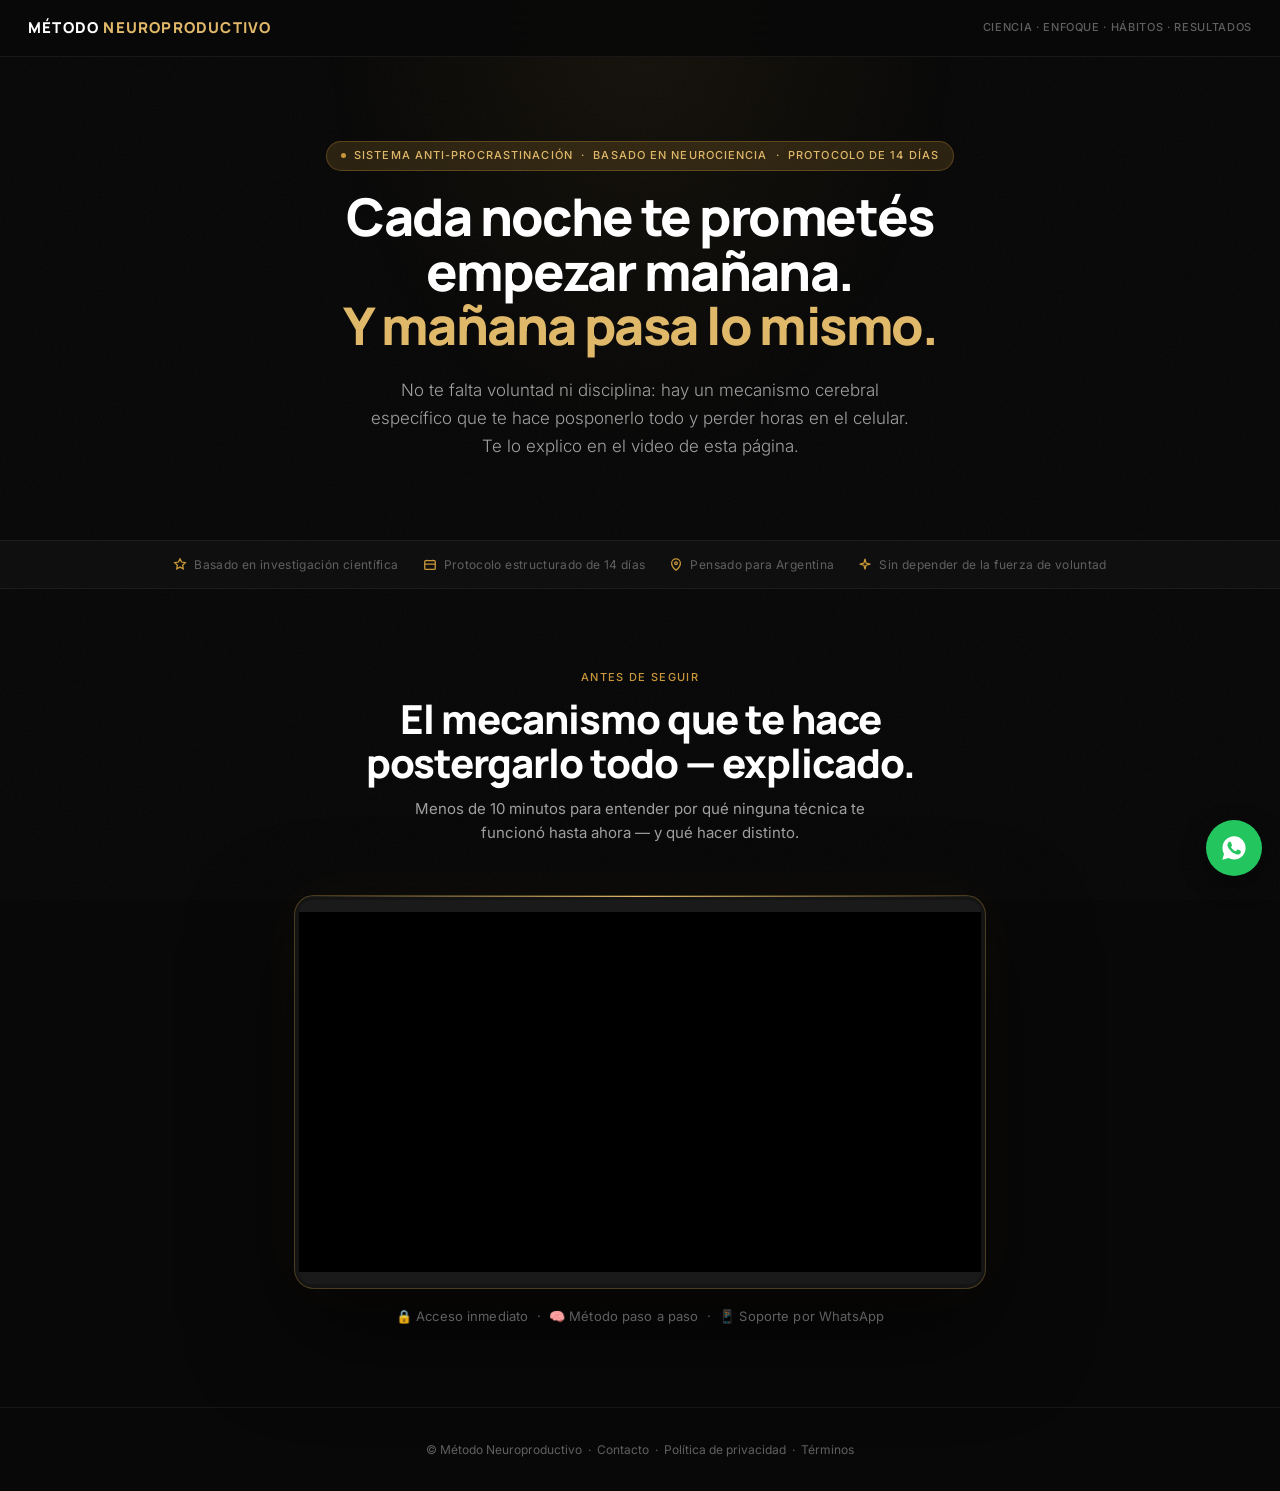
==== commit b6ced5b3: "Reemplazar Hotmart por pago con transferencia + WhatsApp: nueva landing con VSL y desbloqueo progres" ====
--- a/index.html
+++ b/index.html
@@ -529,6 +529,118 @@
 }
 
 /* ══════════════════════════════════════════════
+   VSL
+══════════════════════════════════════════════ */
+.vsl-section {
+  padding: 80px 0;
+}
+
+.vsl-label {
+  font-size: 14px;
+  color: var(--gray-500);
+  font-style: italic;
+  margin-bottom: 20px;
+  text-align: center;
+}
+
+.vsl-outer {
+  border: 1px solid var(--gold-border);
+  border-radius: var(--r-lg);
+  padding: 4px;
+  background: var(--black-3);
+  box-shadow: 0 40px 100px rgba(0,0,0,0.6), 0 0 60px rgba(201,151,58,0.06);
+  position: relative;
+}
+
+.vsl-outer::before {
+  content: '';
+  position: absolute;
+  top: 0; left: 0; right: 0;
+  height: 1px;
+  border-radius: var(--r-lg) var(--r-lg) 0 0;
+  background: linear-gradient(90deg, transparent, var(--gold-light), transparent);
+  z-index: 1;
+}
+
+.vsl-inner {
+  background: var(--black-4);
+  border-radius: 13px;
+  aspect-ratio: 16/9;
+  display: flex;
+  flex-direction: column;
+  align-items: center;
+  justify-content: center;
+  gap: 14px;
+  position: relative;
+  overflow: hidden;
+}
+
+/* Blindaje: el embed real (vturb-smartplayer u otro) nunca debe
+   superar el ancho de su contenedor, sea cual sea el ancho fijo
+   que el script del proveedor intente aplicarle. */
+.vsl-inner > * {
+  max-width: 100%;
+}
+
+.vsl-inner::before {
+  content: '';
+  position: absolute;
+  inset: 0;
+  background: radial-gradient(ellipse at center, rgba(201,151,58,0.05) 0%, transparent 65%);
+}
+
+.vsl-play {
+  width: 68px; height: 68px;
+  background: linear-gradient(135deg, #C9973A, #E0B86A);
+  border-radius: 50%;
+  display: flex;
+  align-items: center;
+  justify-content: center;
+  box-shadow: 0 0 0 12px rgba(201,151,58,0.12), 0 0 0 24px rgba(201,151,58,0.05);
+  animation: pulse-play 2.5s ease infinite;
+  position: relative;
+  z-index: 1;
+  cursor: pointer;
+}
+
+@keyframes pulse-play {
+  0%,100% { box-shadow: 0 0 0 12px rgba(201,151,58,0.12), 0 0 0 24px rgba(201,151,58,0.05); }
+  50% { box-shadow: 0 0 0 16px rgba(201,151,58,0.18), 0 0 0 32px rgba(201,151,58,0.07); }
+}
+
+.vsl-play-arrow {
+  width: 0; height: 0;
+  border-top: 12px solid transparent;
+  border-bottom: 12px solid transparent;
+  border-left: 20px solid #080808;
+  margin-left: 5px;
+}
+
+.vsl-vtext {
+  font-family: var(--font-h);
+  font-weight: 700;
+  font-size: 15px;
+  color: var(--gold-light);
+  letter-spacing: 0.04em;
+  text-align: center;
+  z-index: 1;
+}
+
+.vsl-vsub {
+  font-size: 12px;
+  color: var(--gray-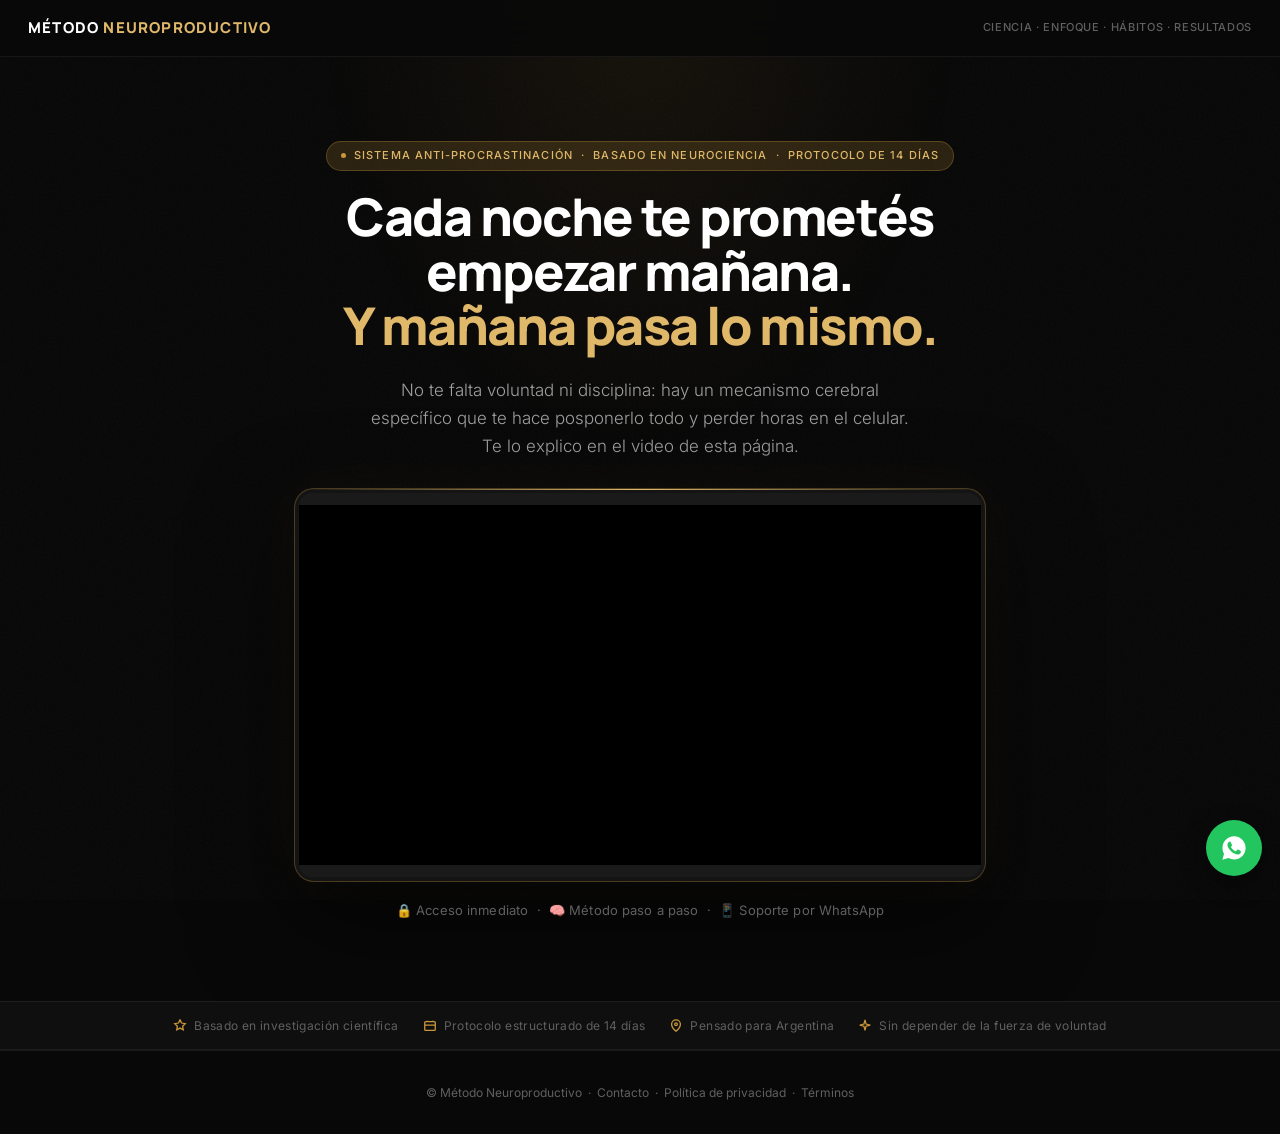
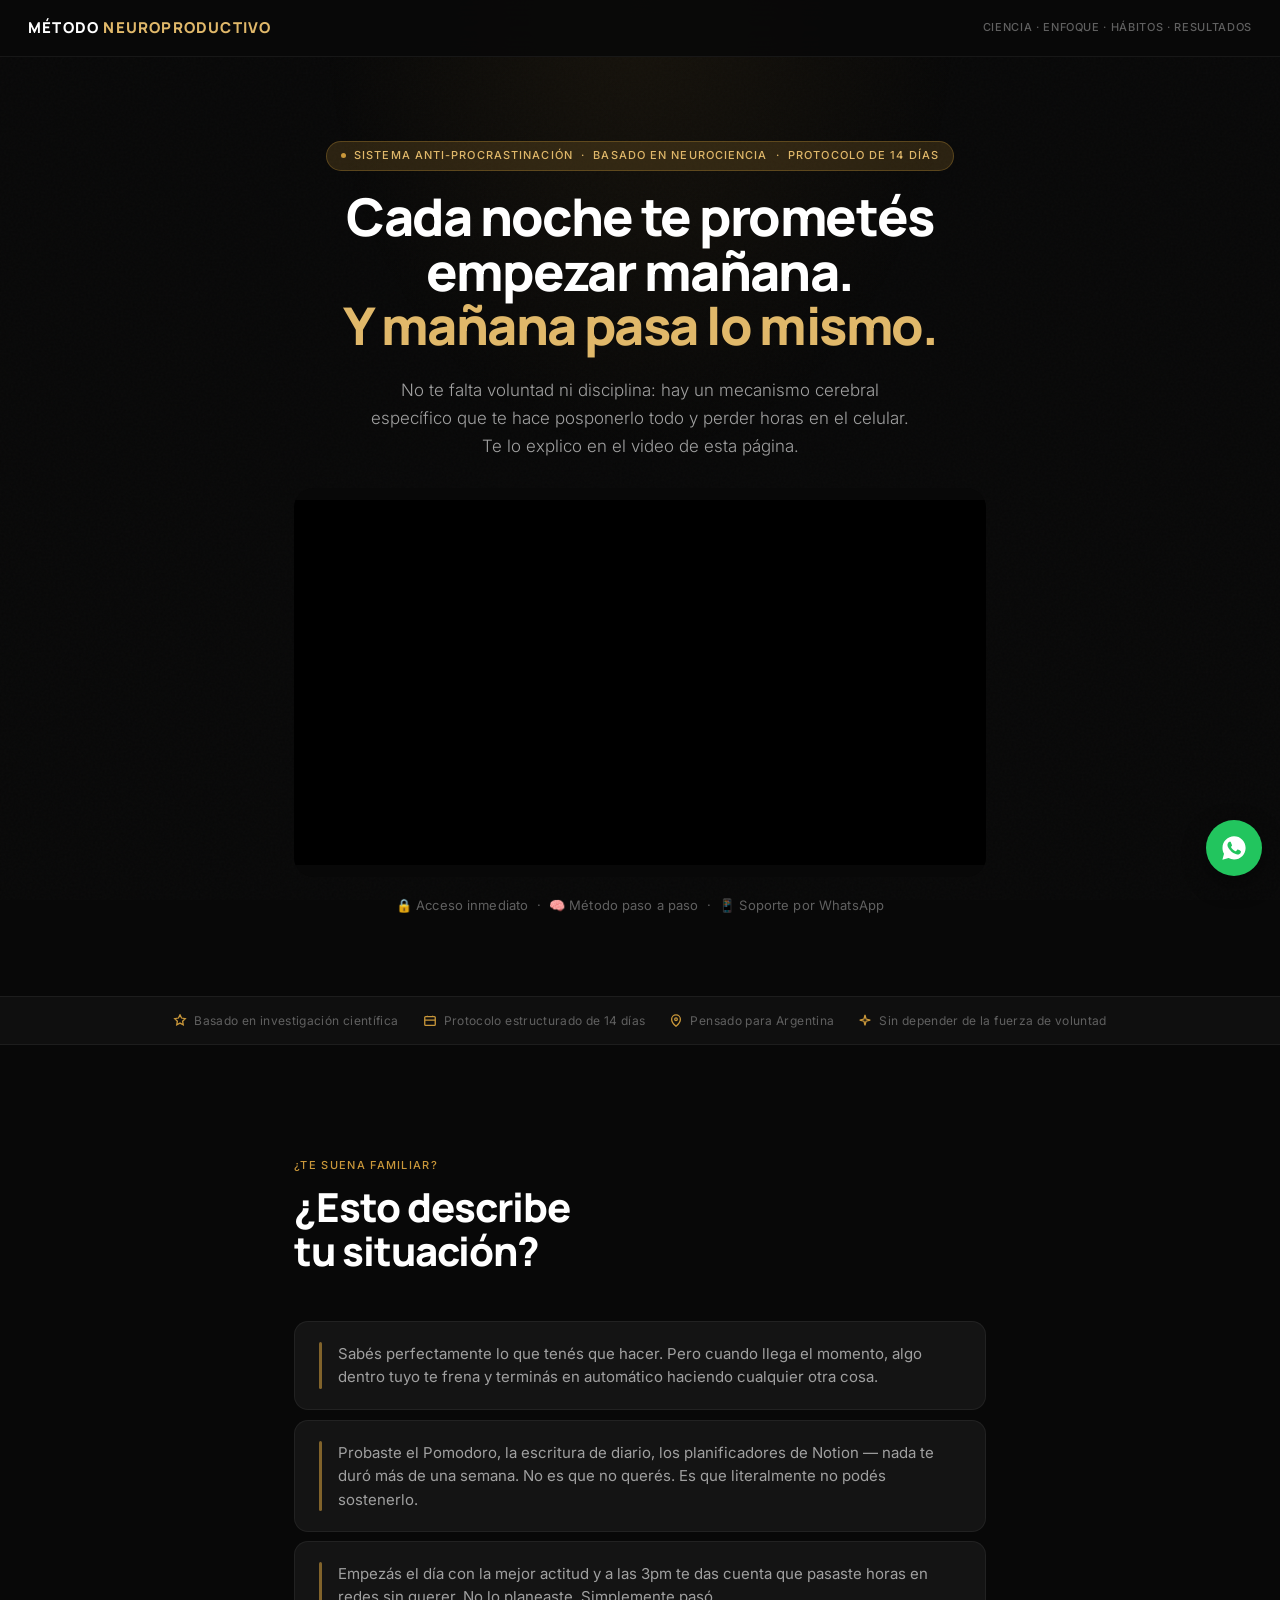
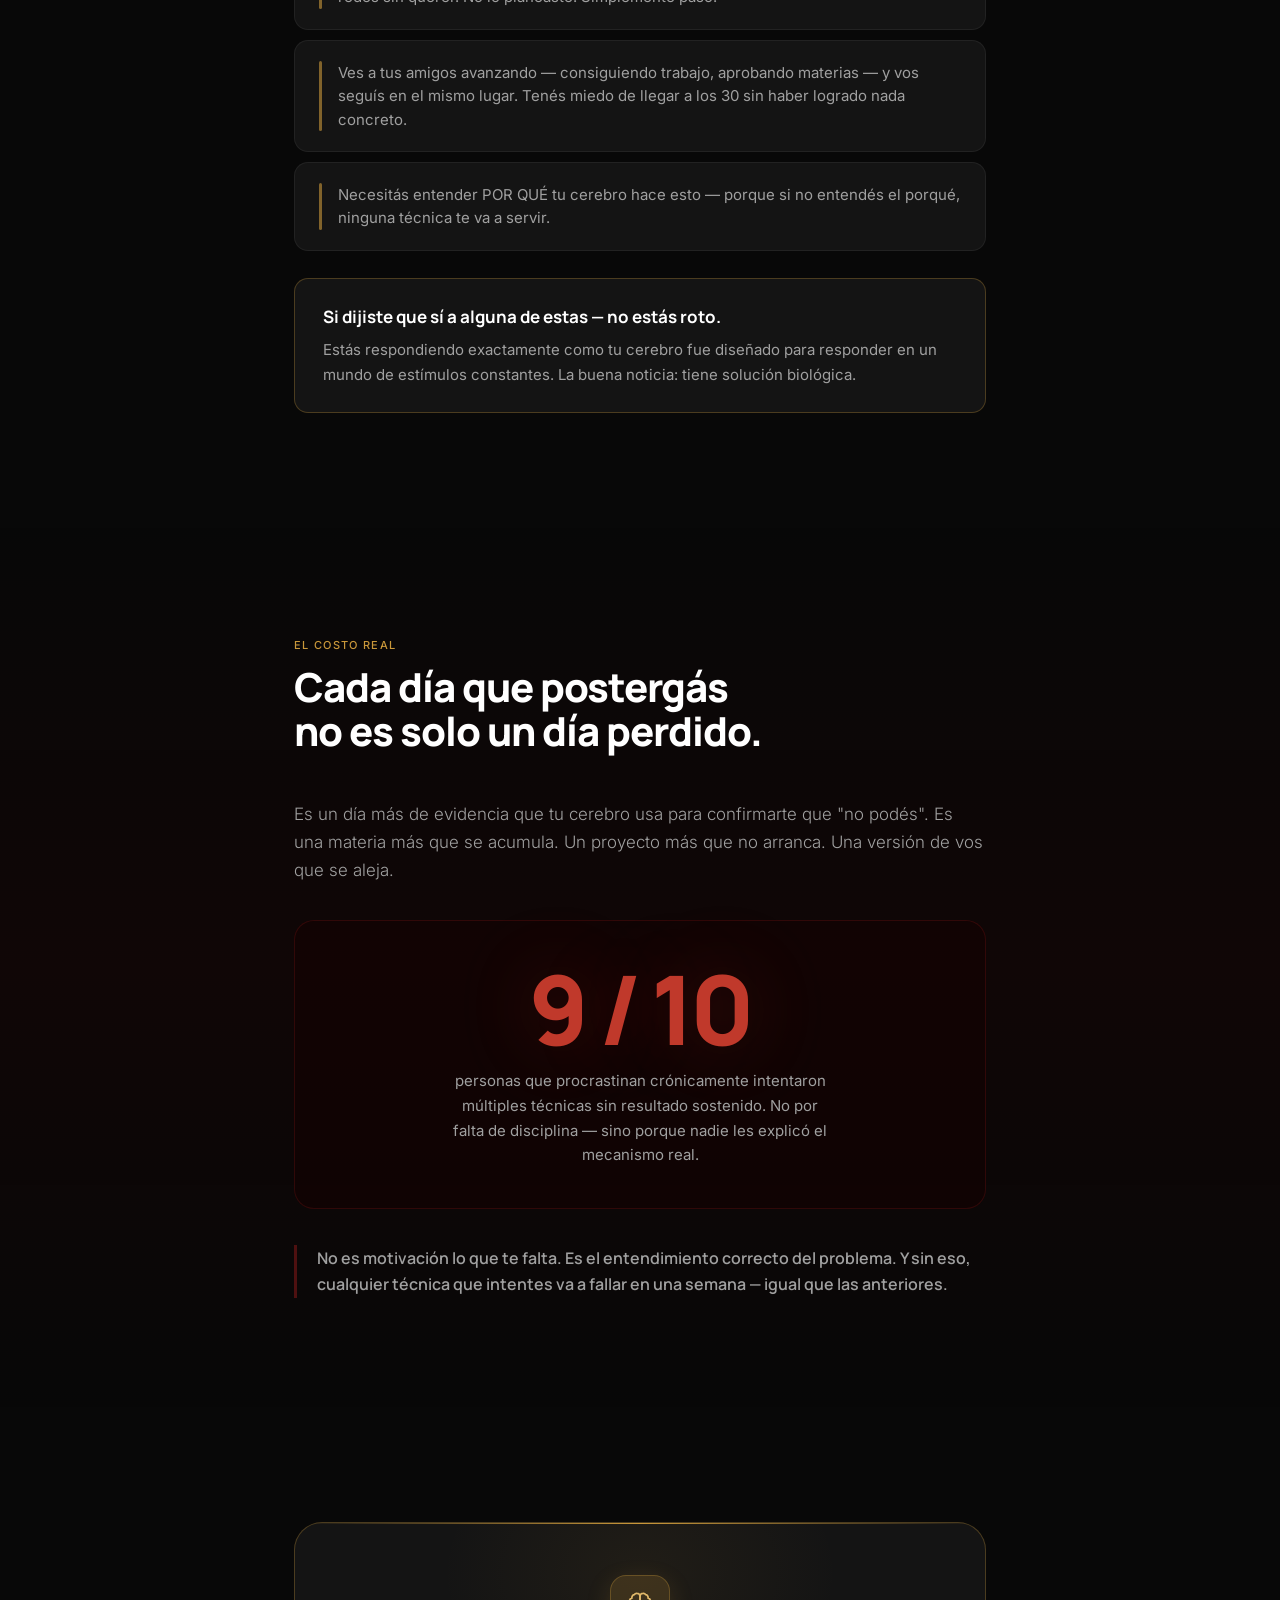
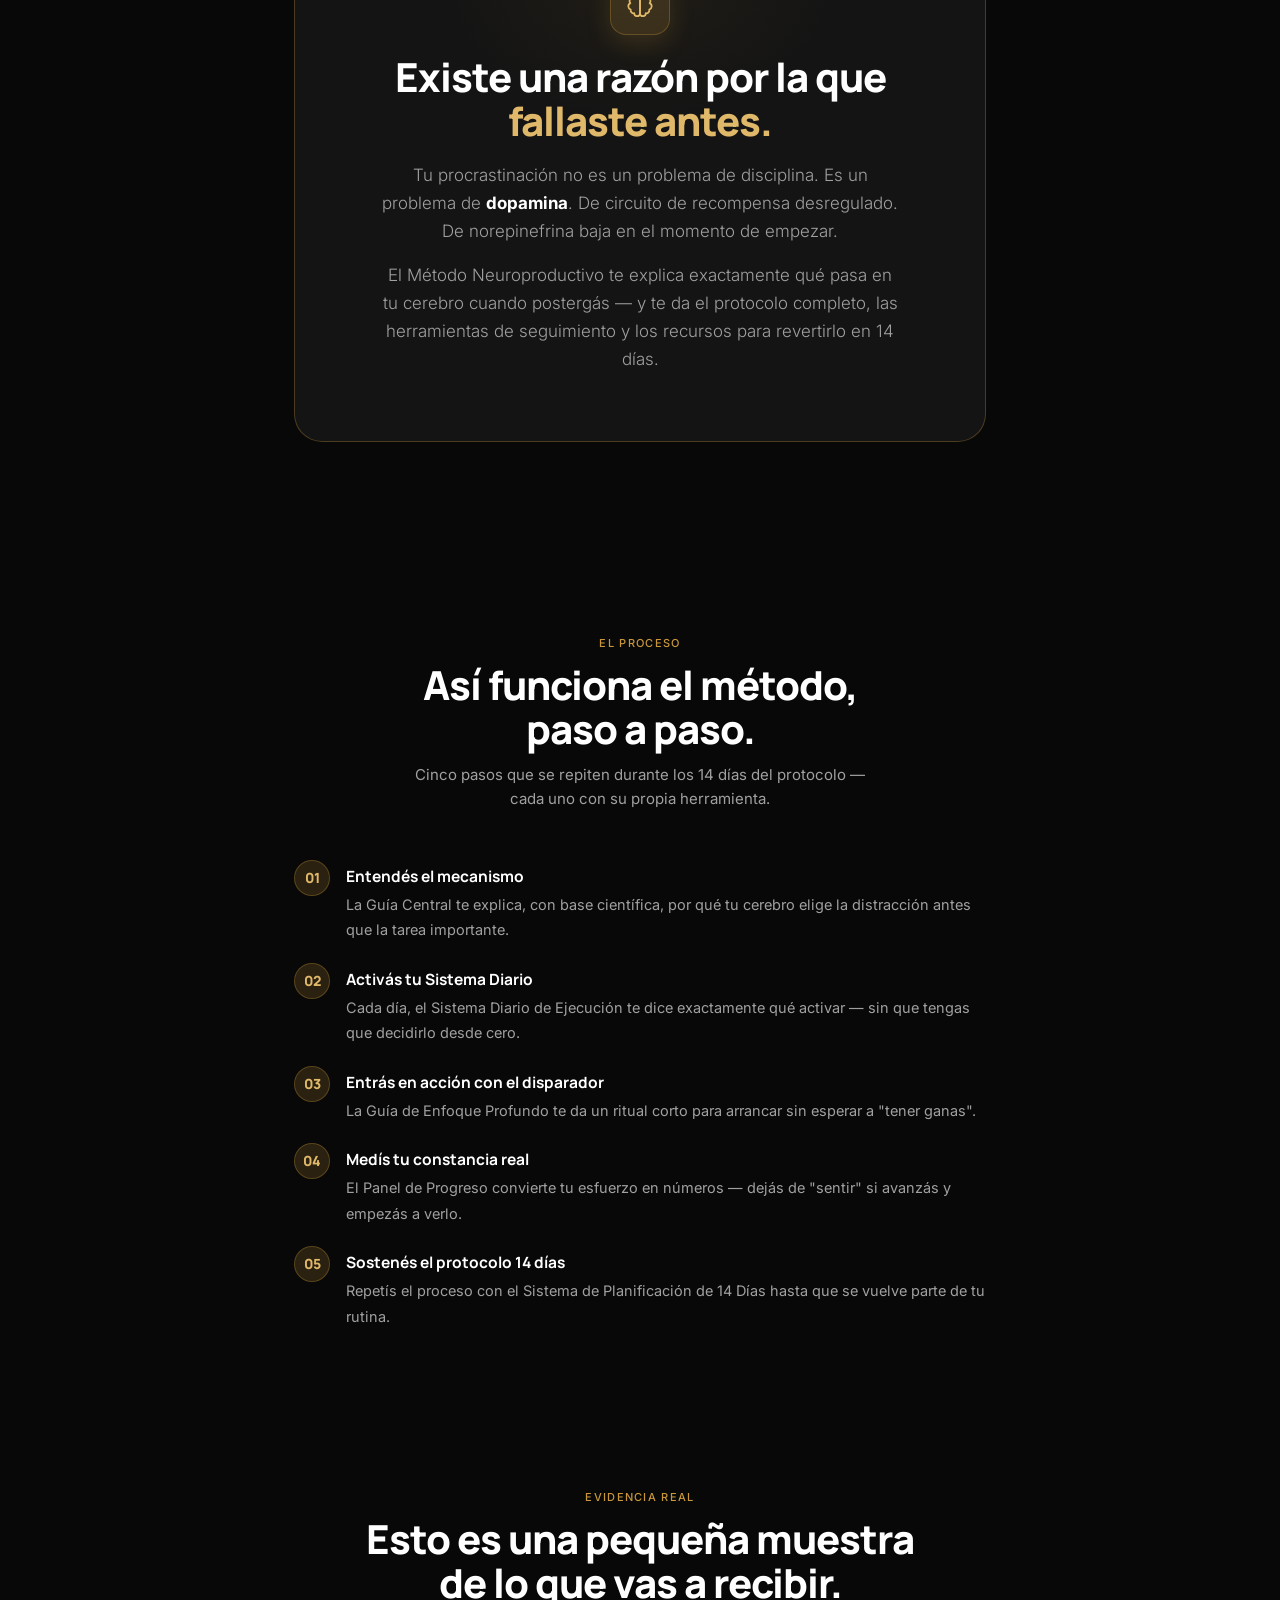
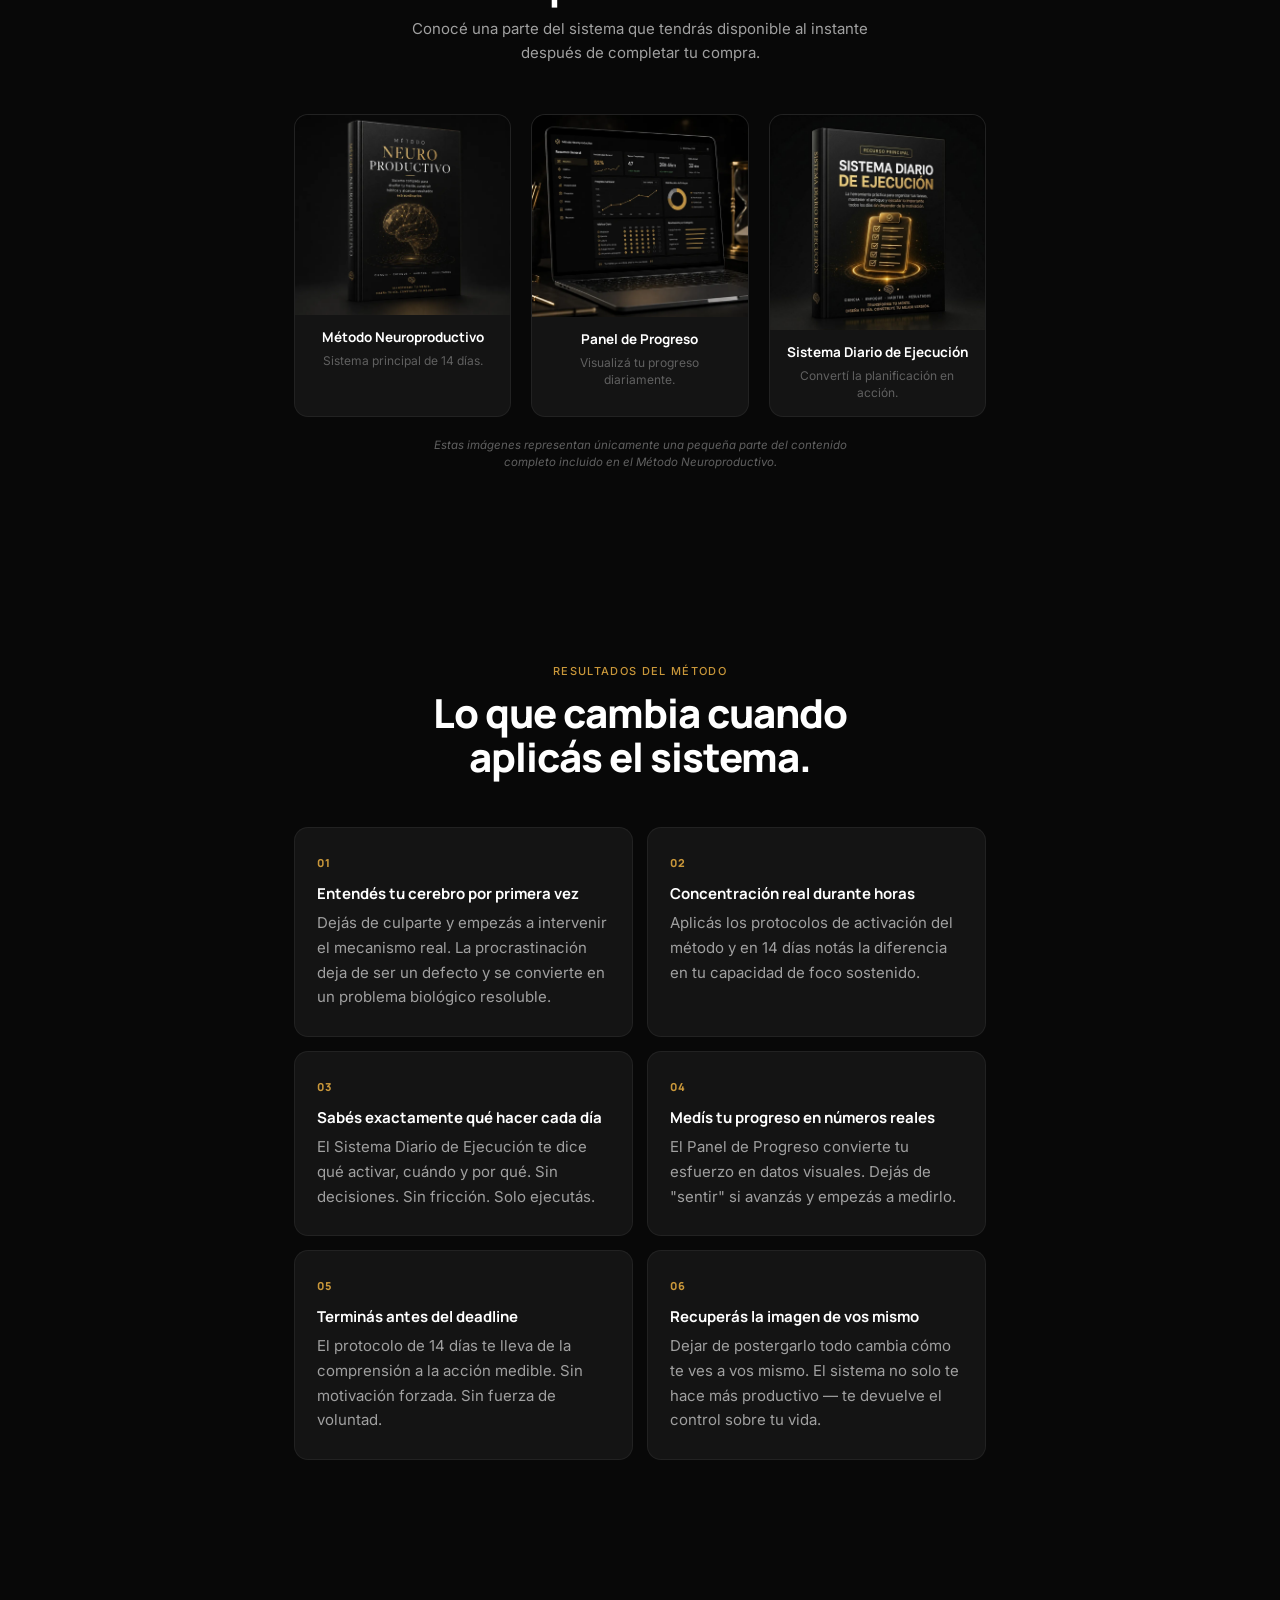
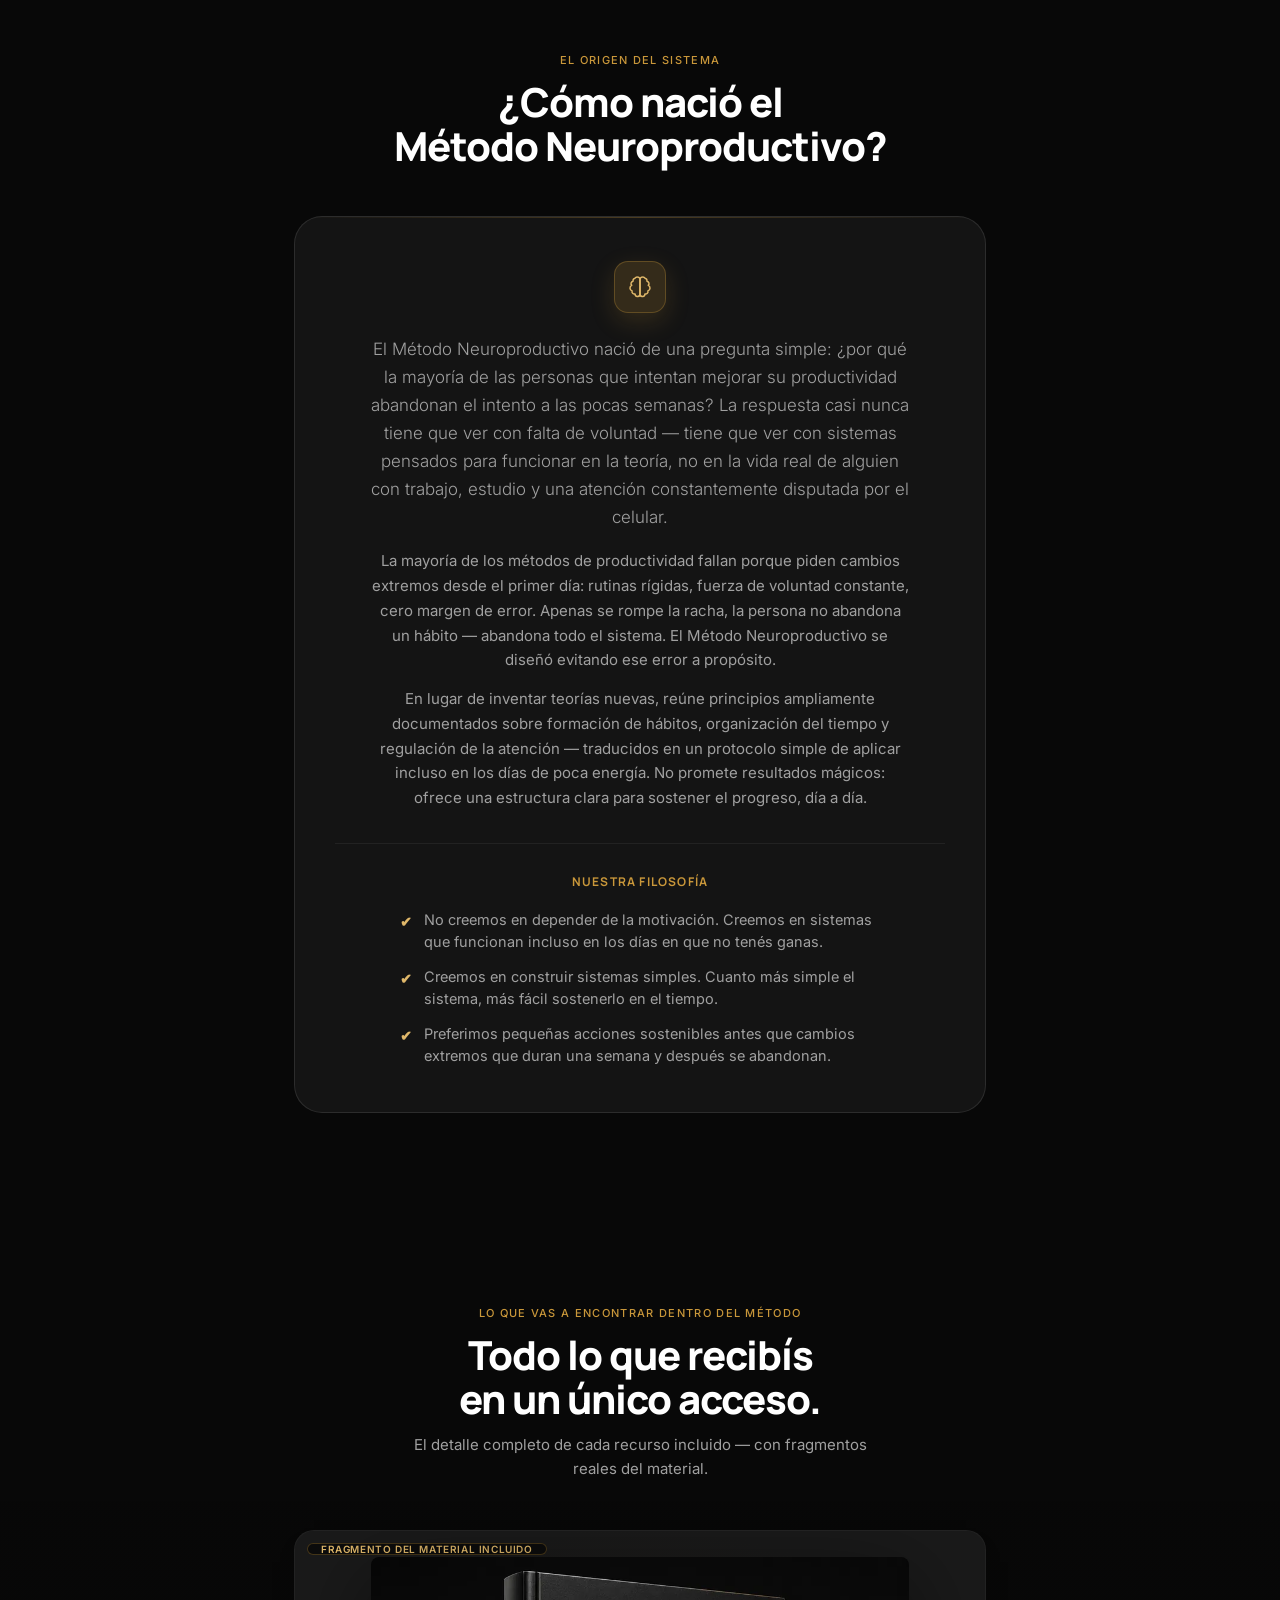
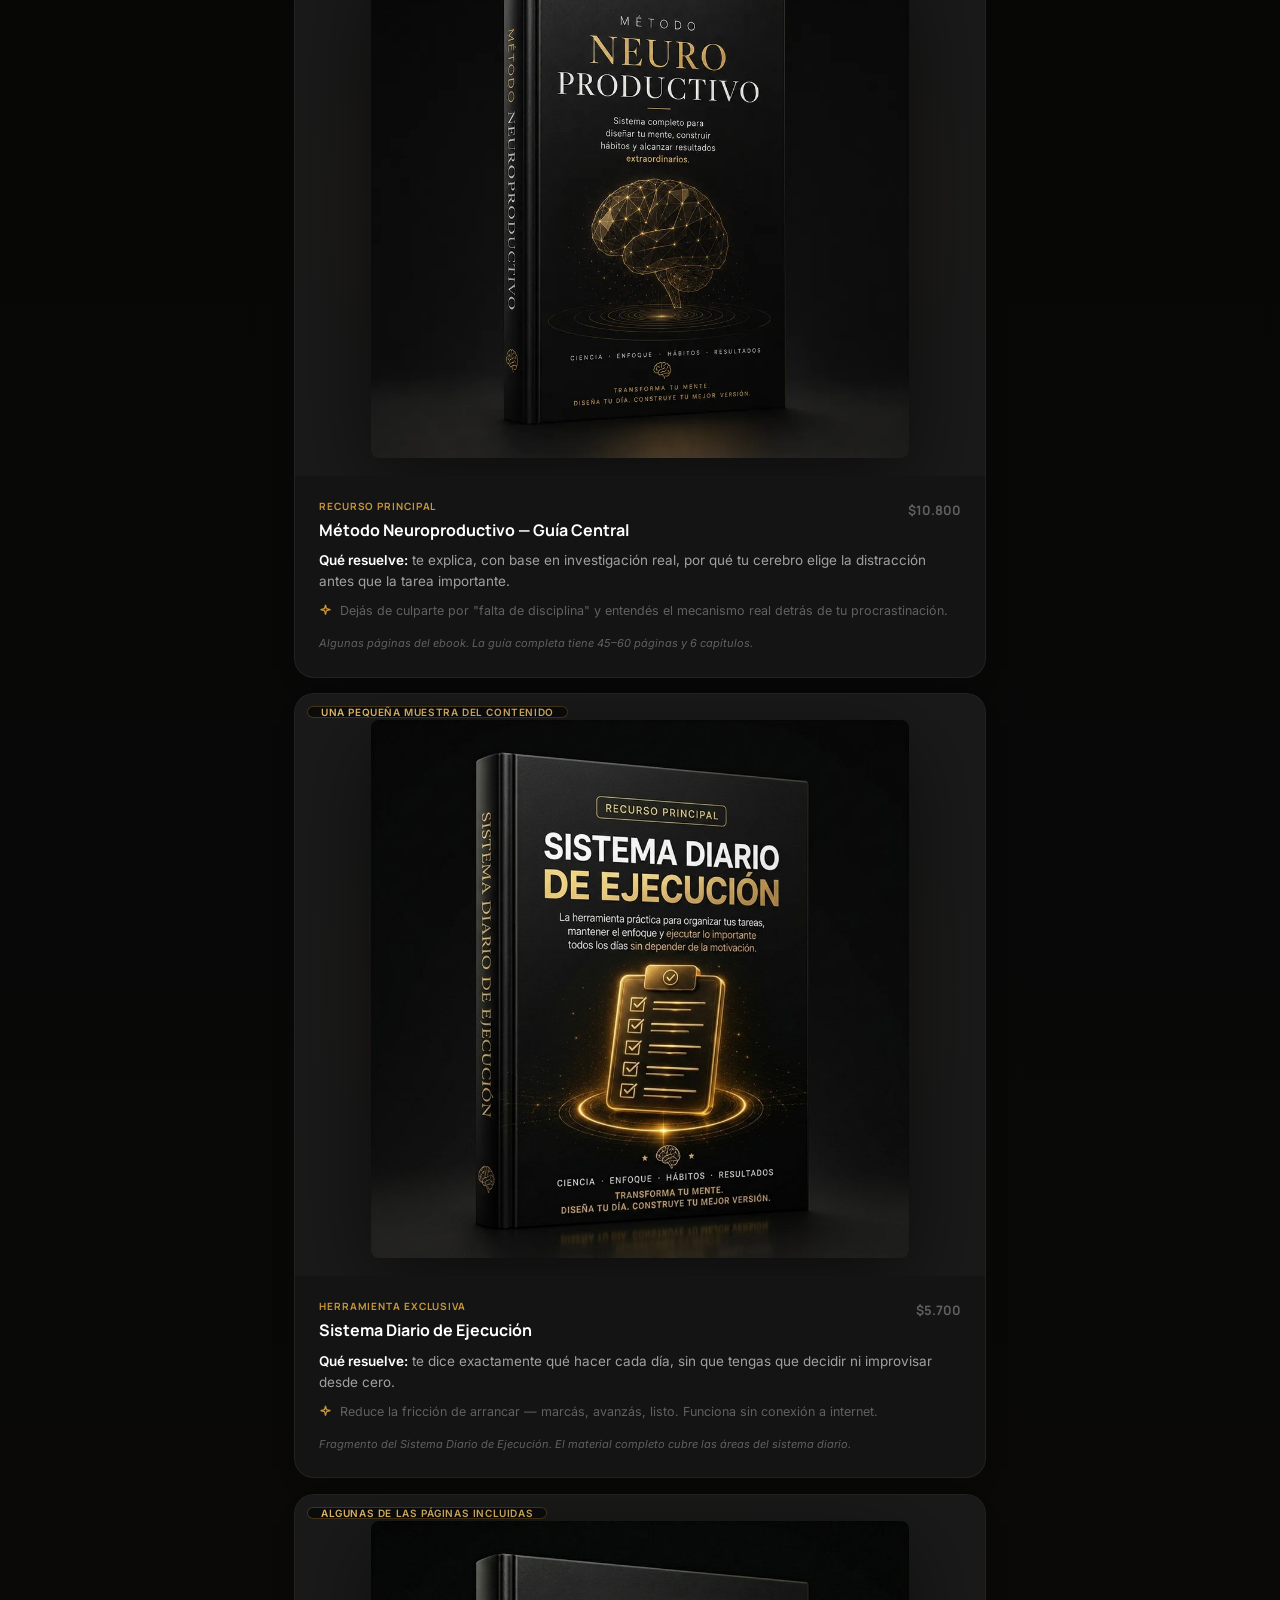
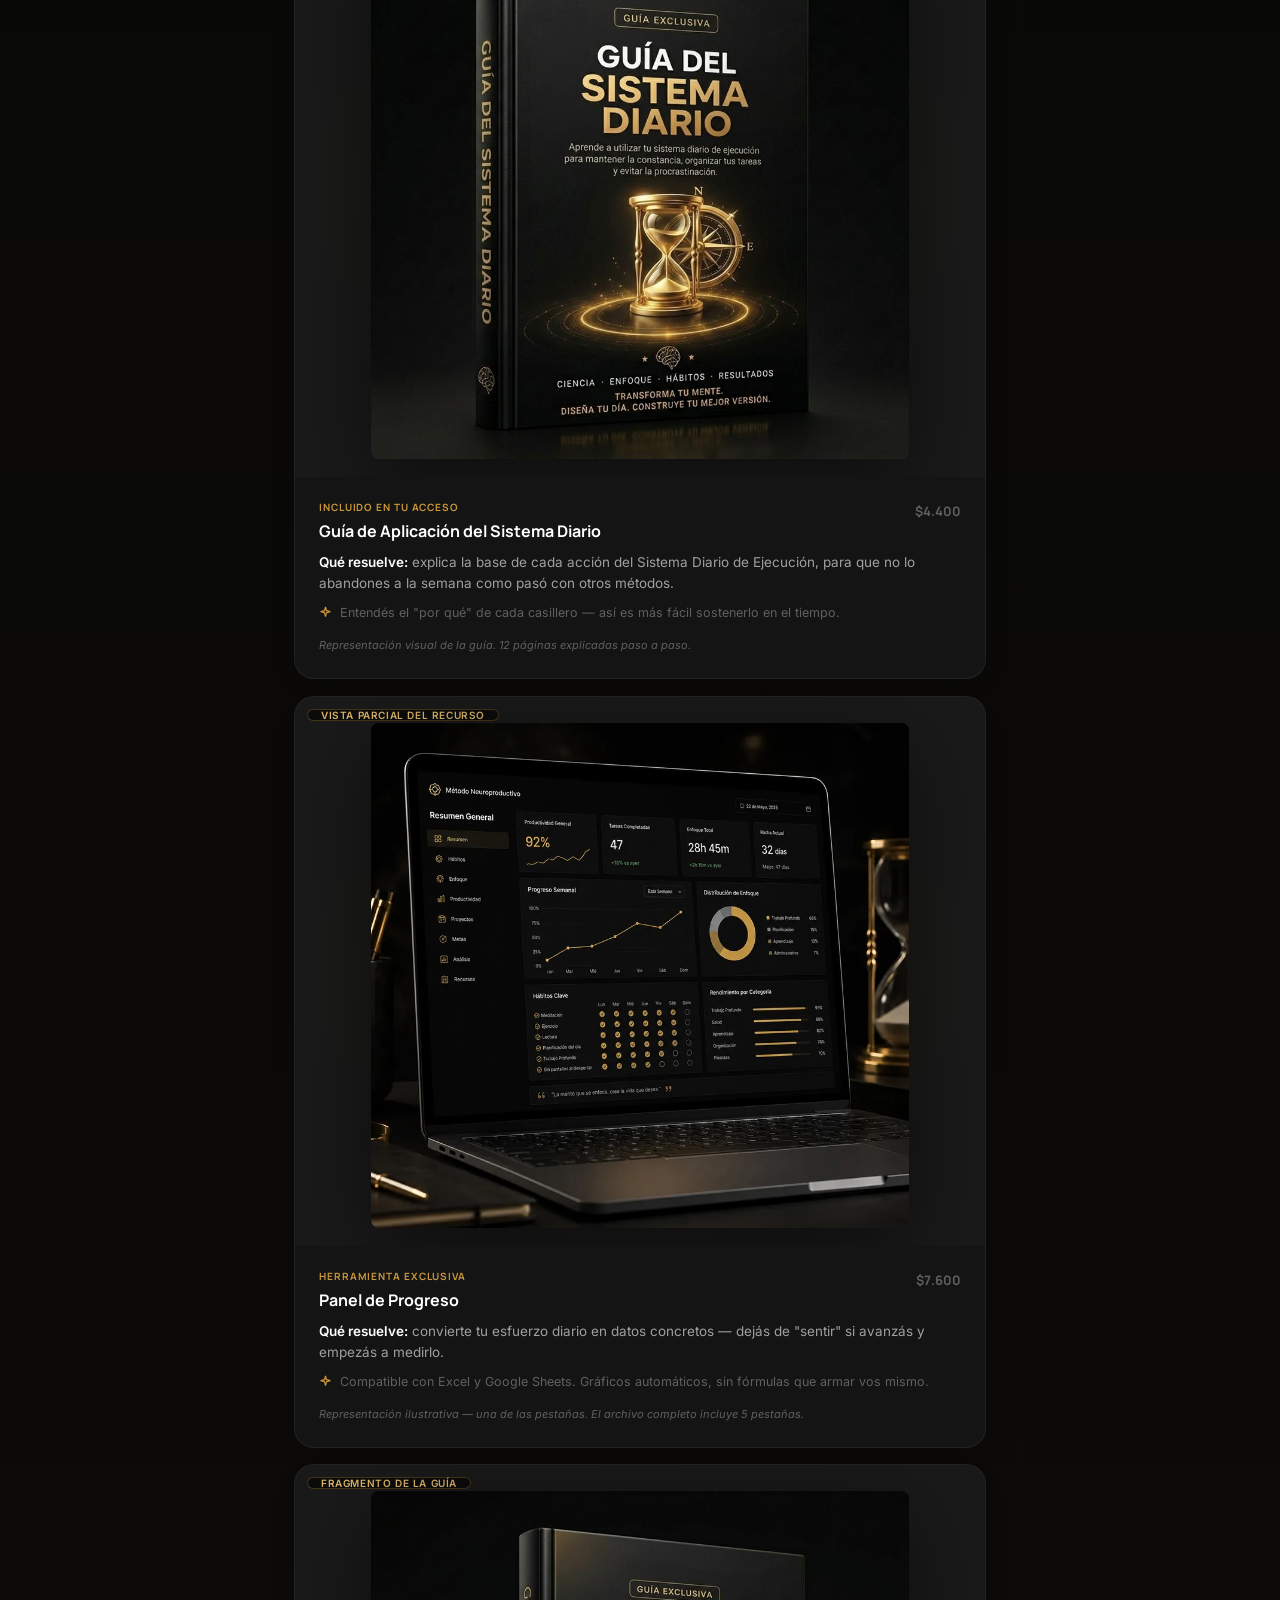
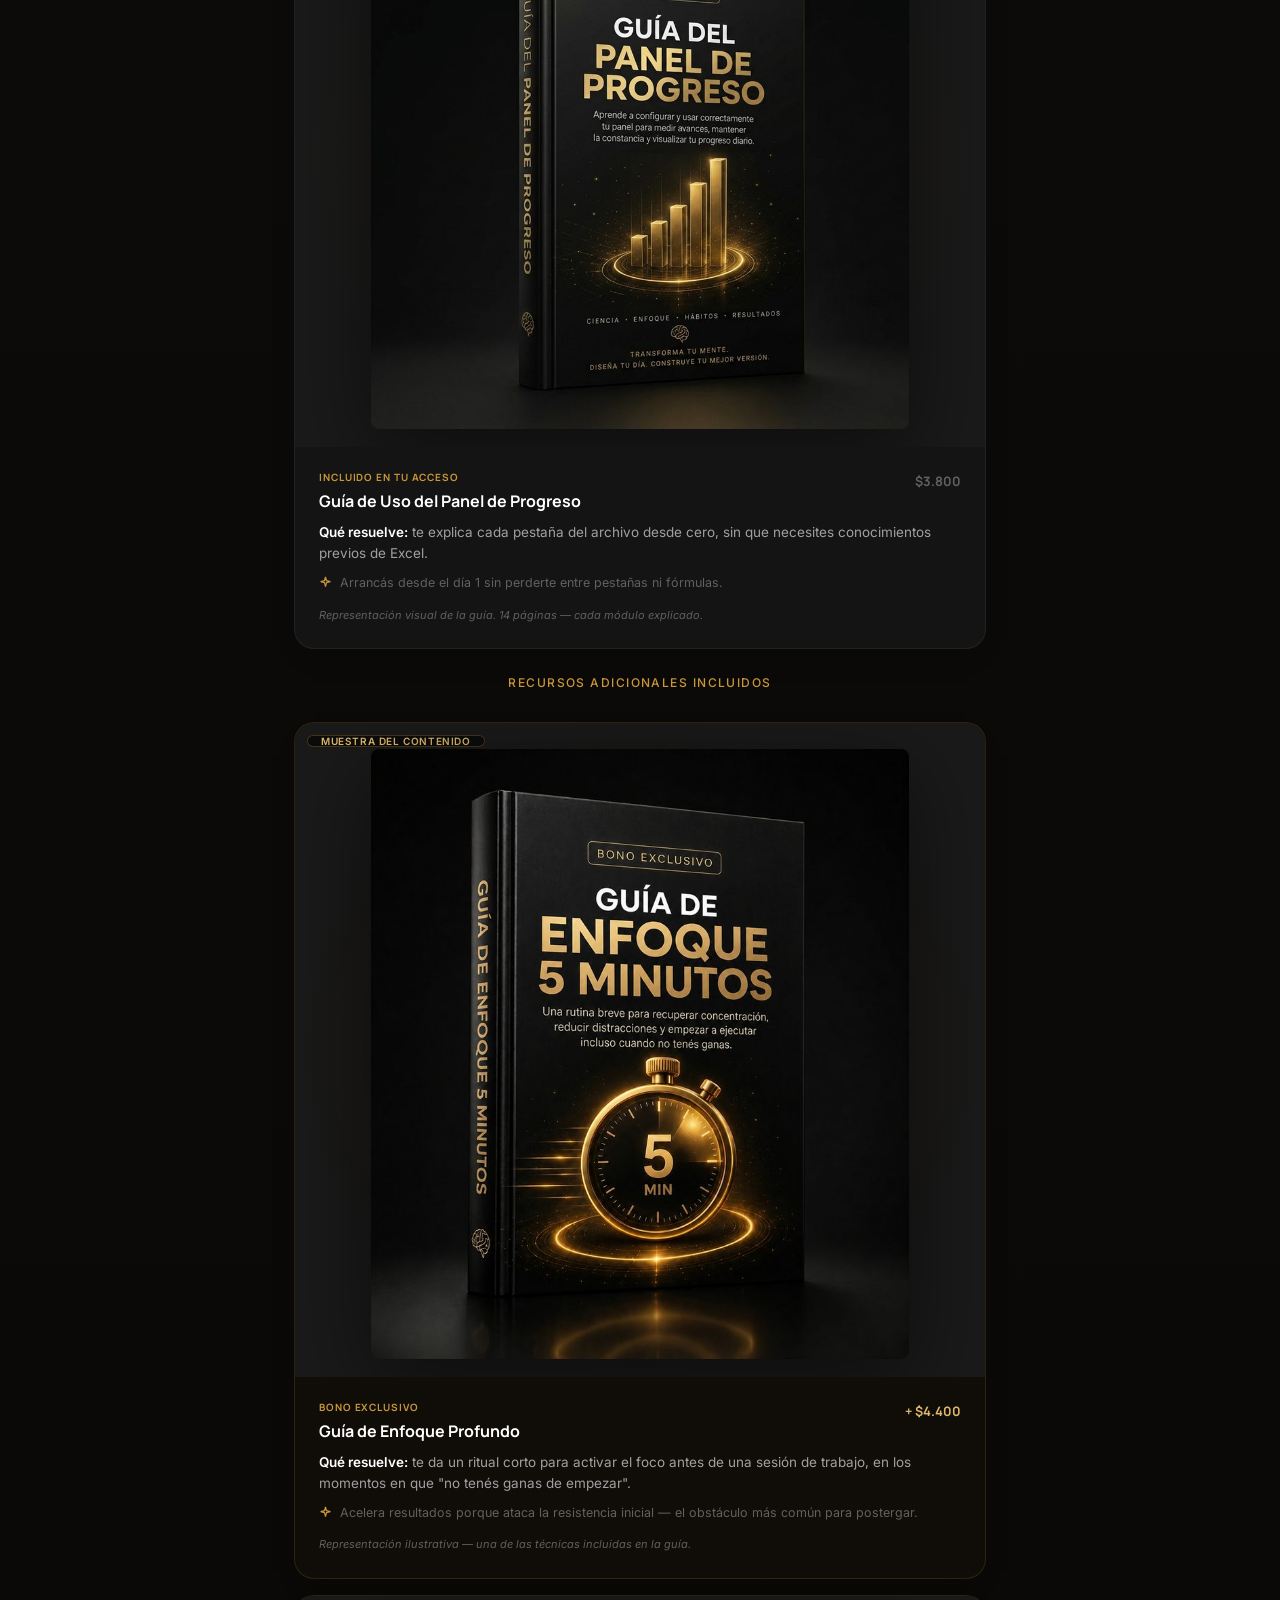
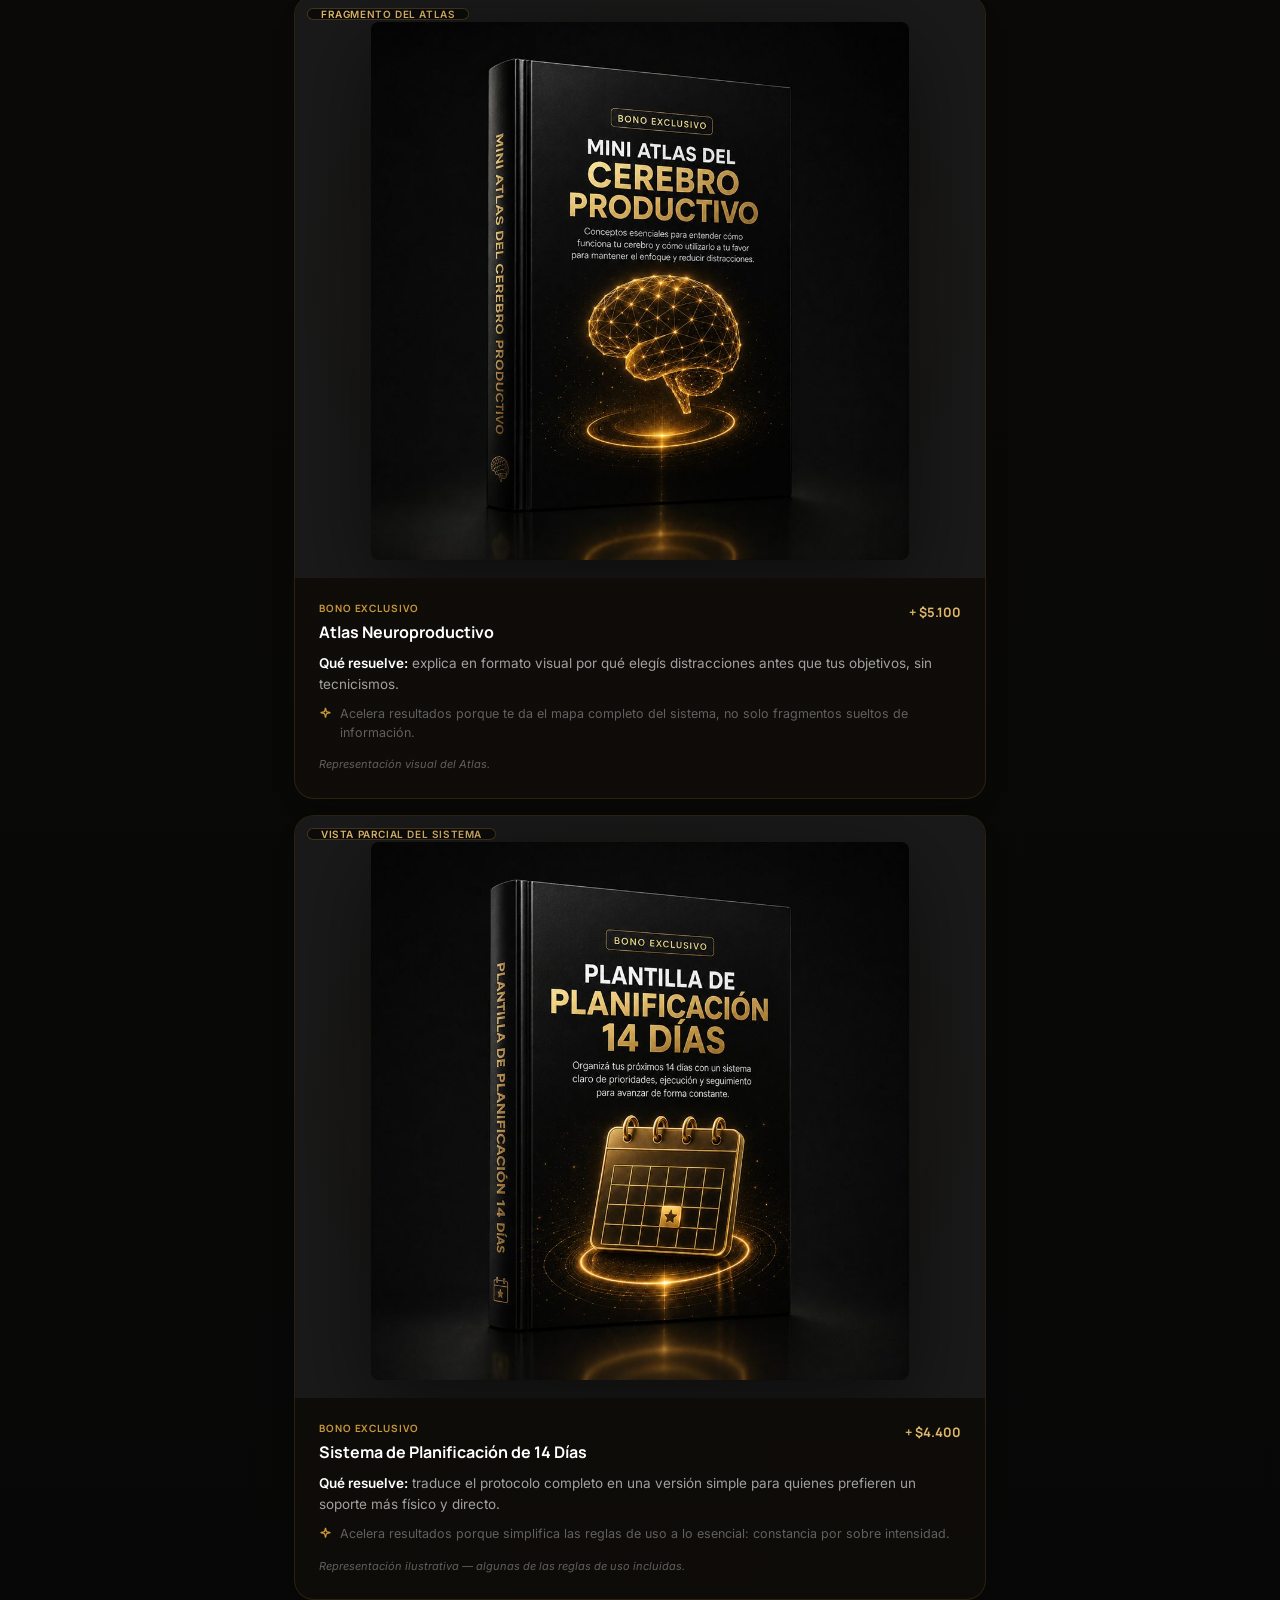
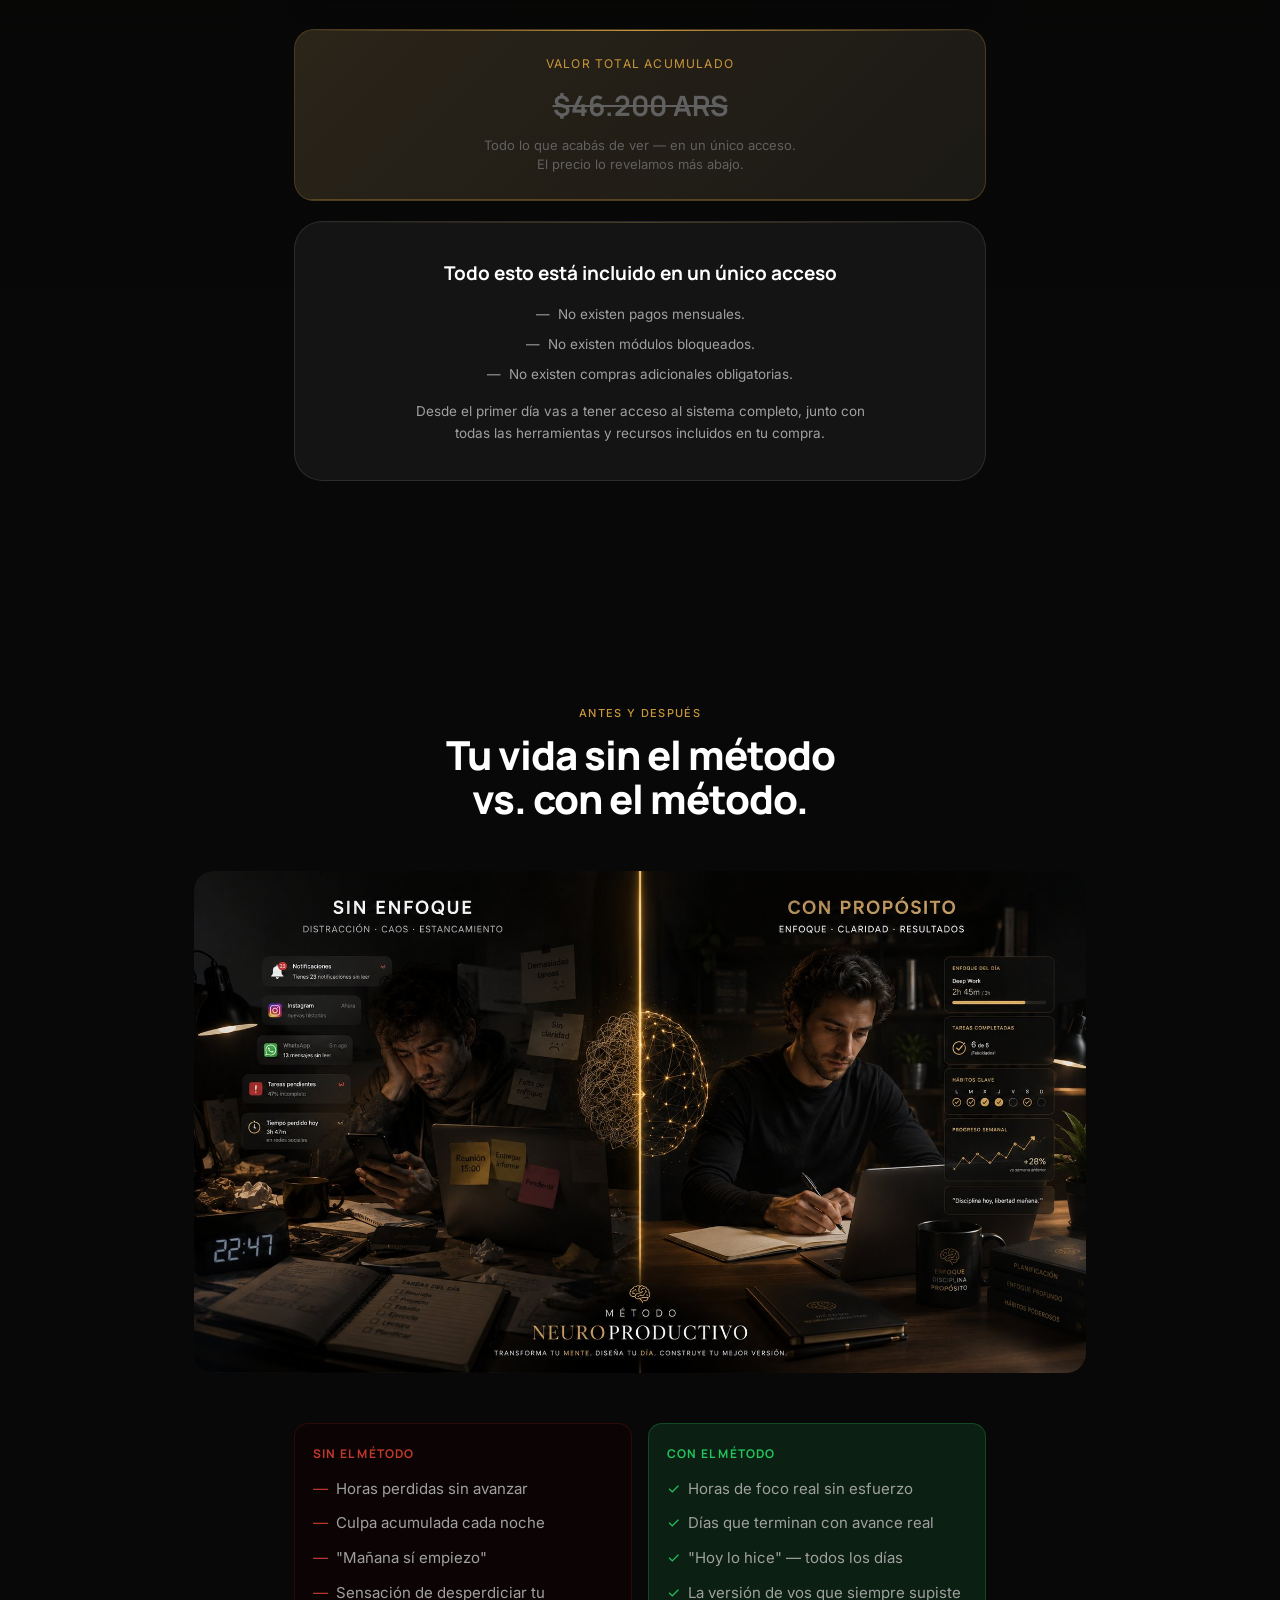
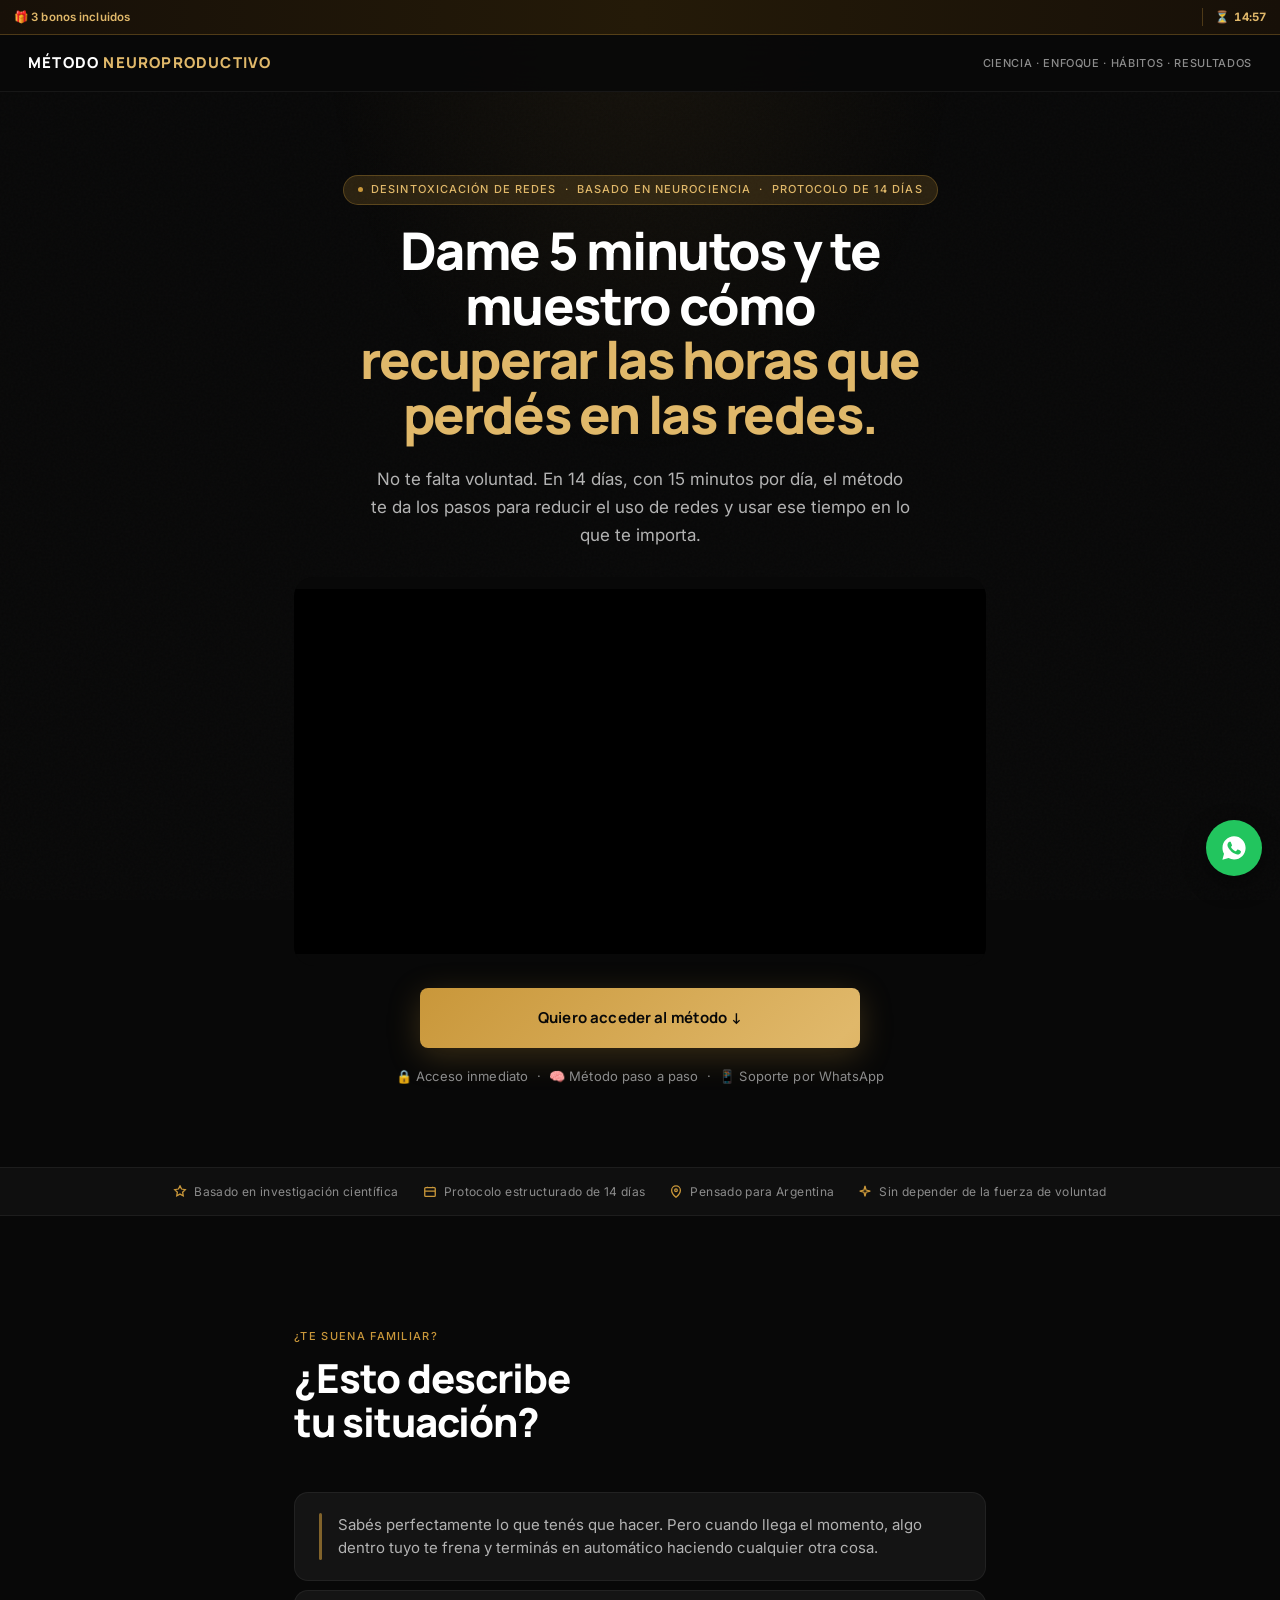
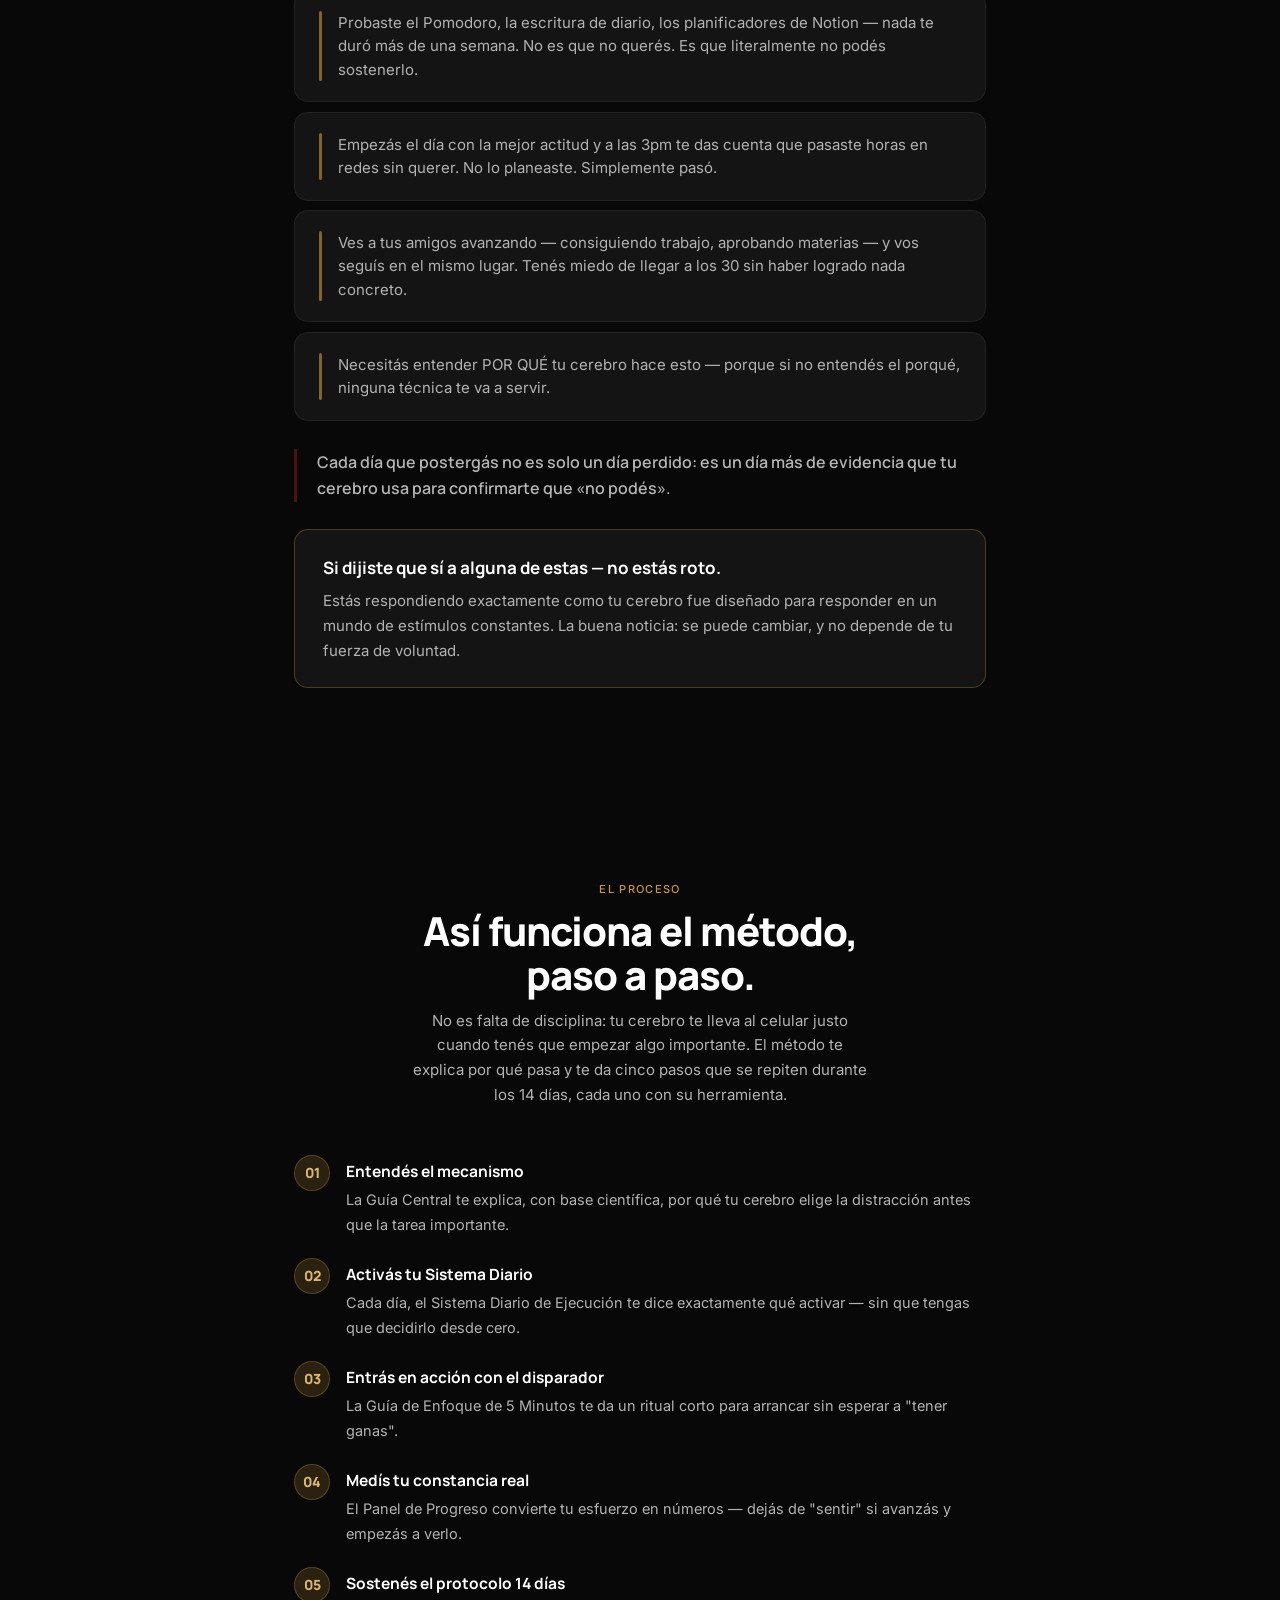
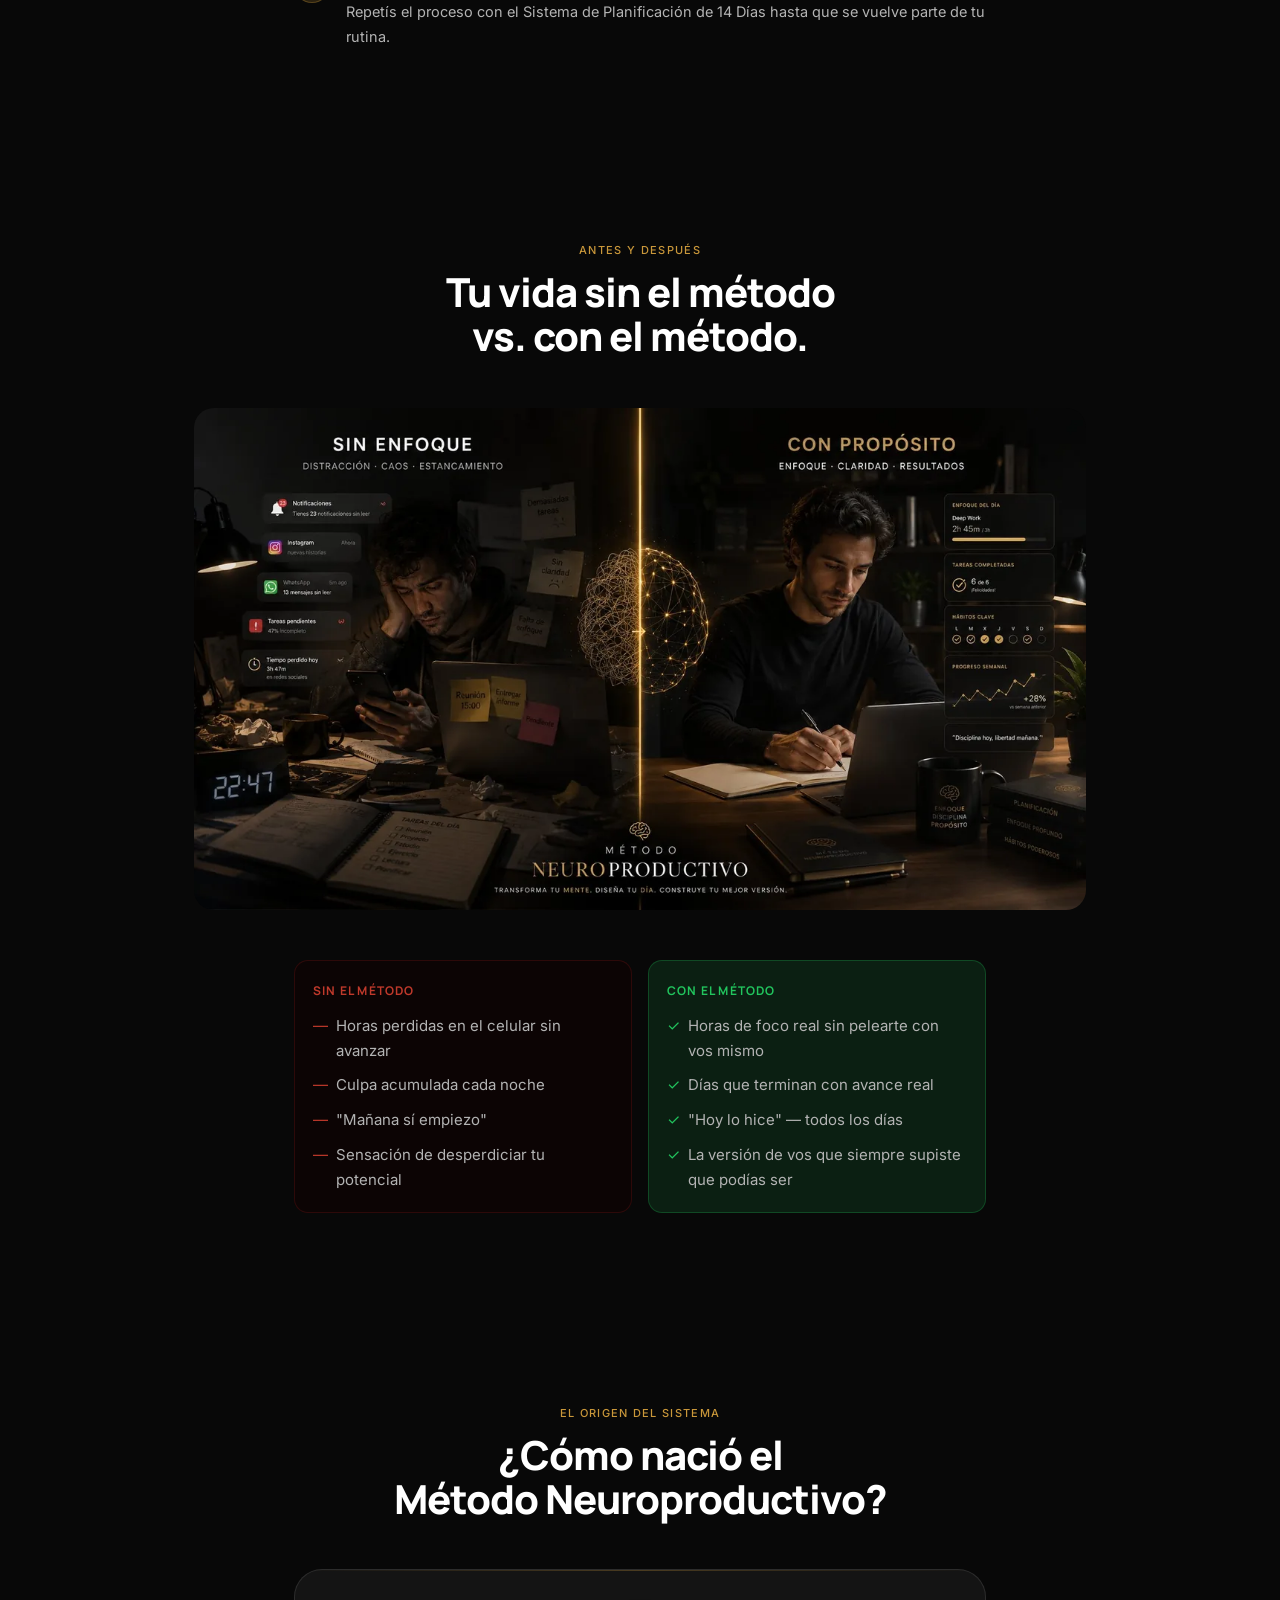
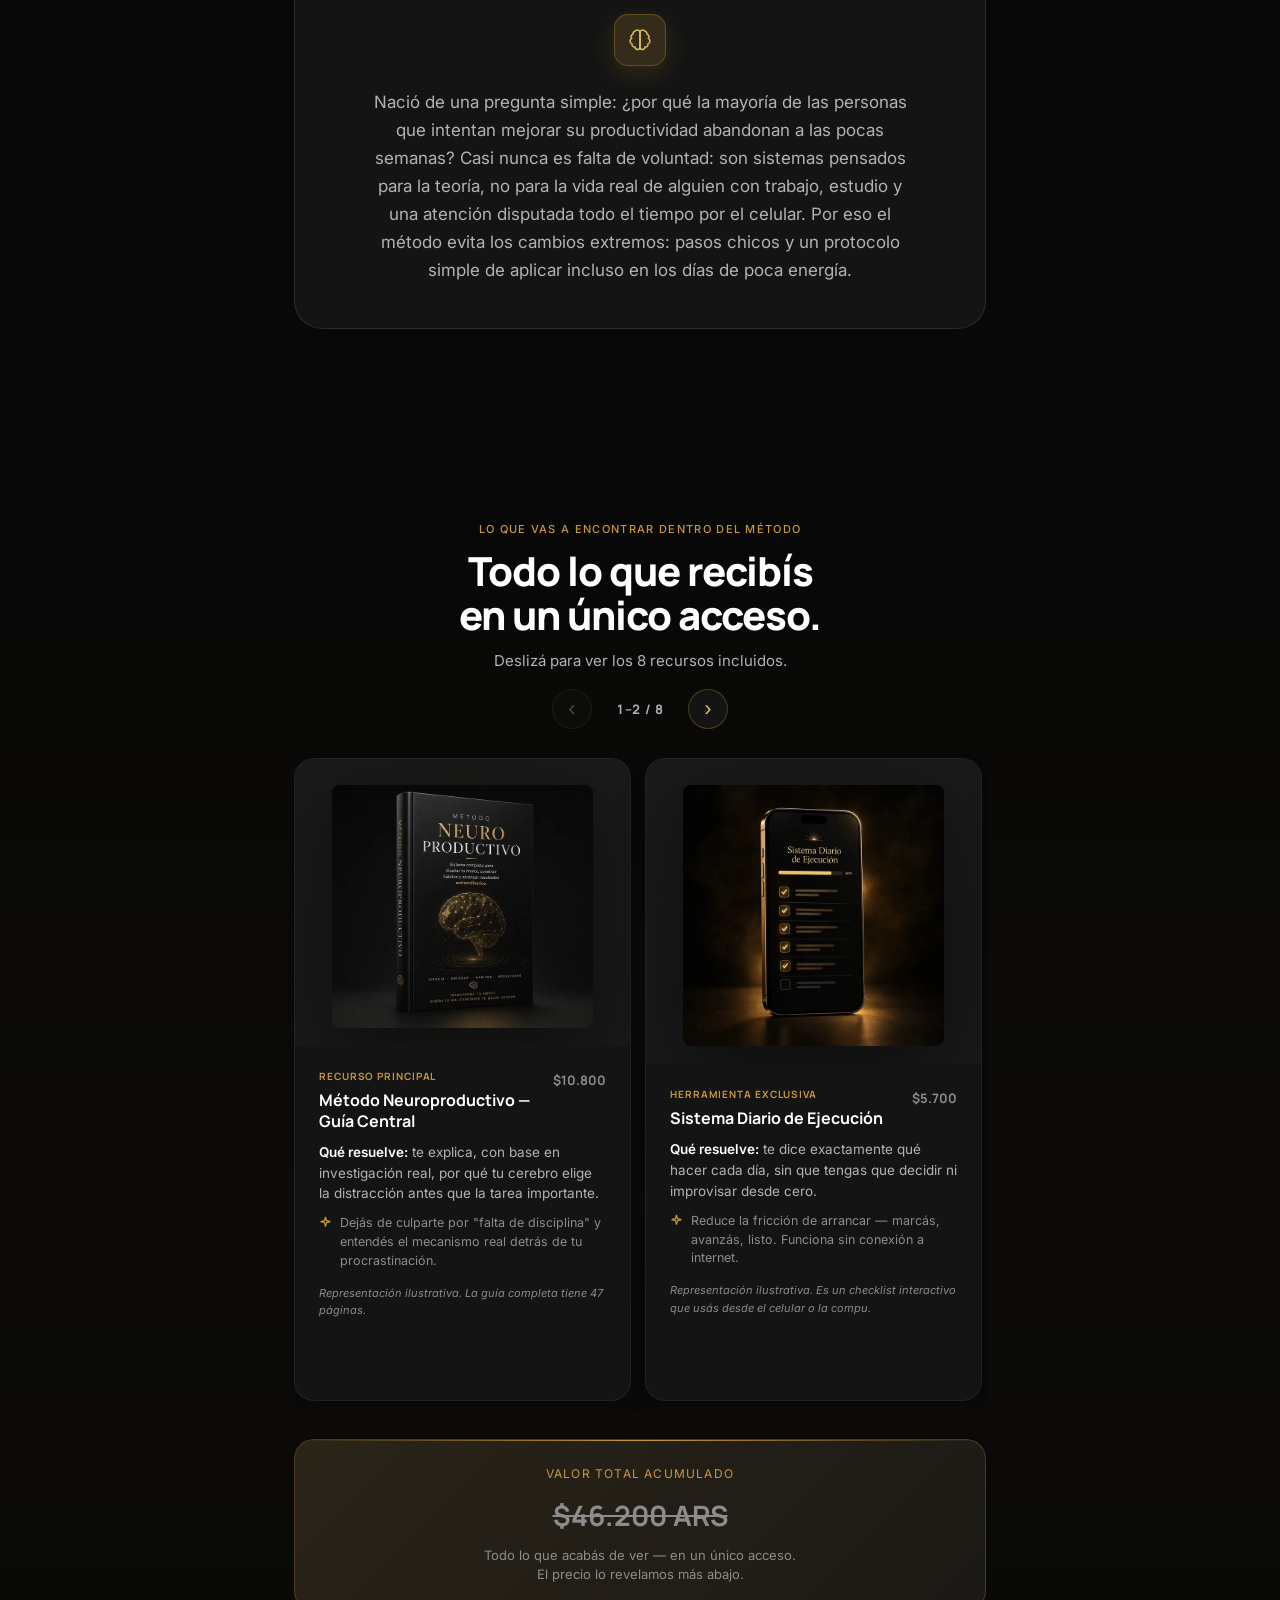
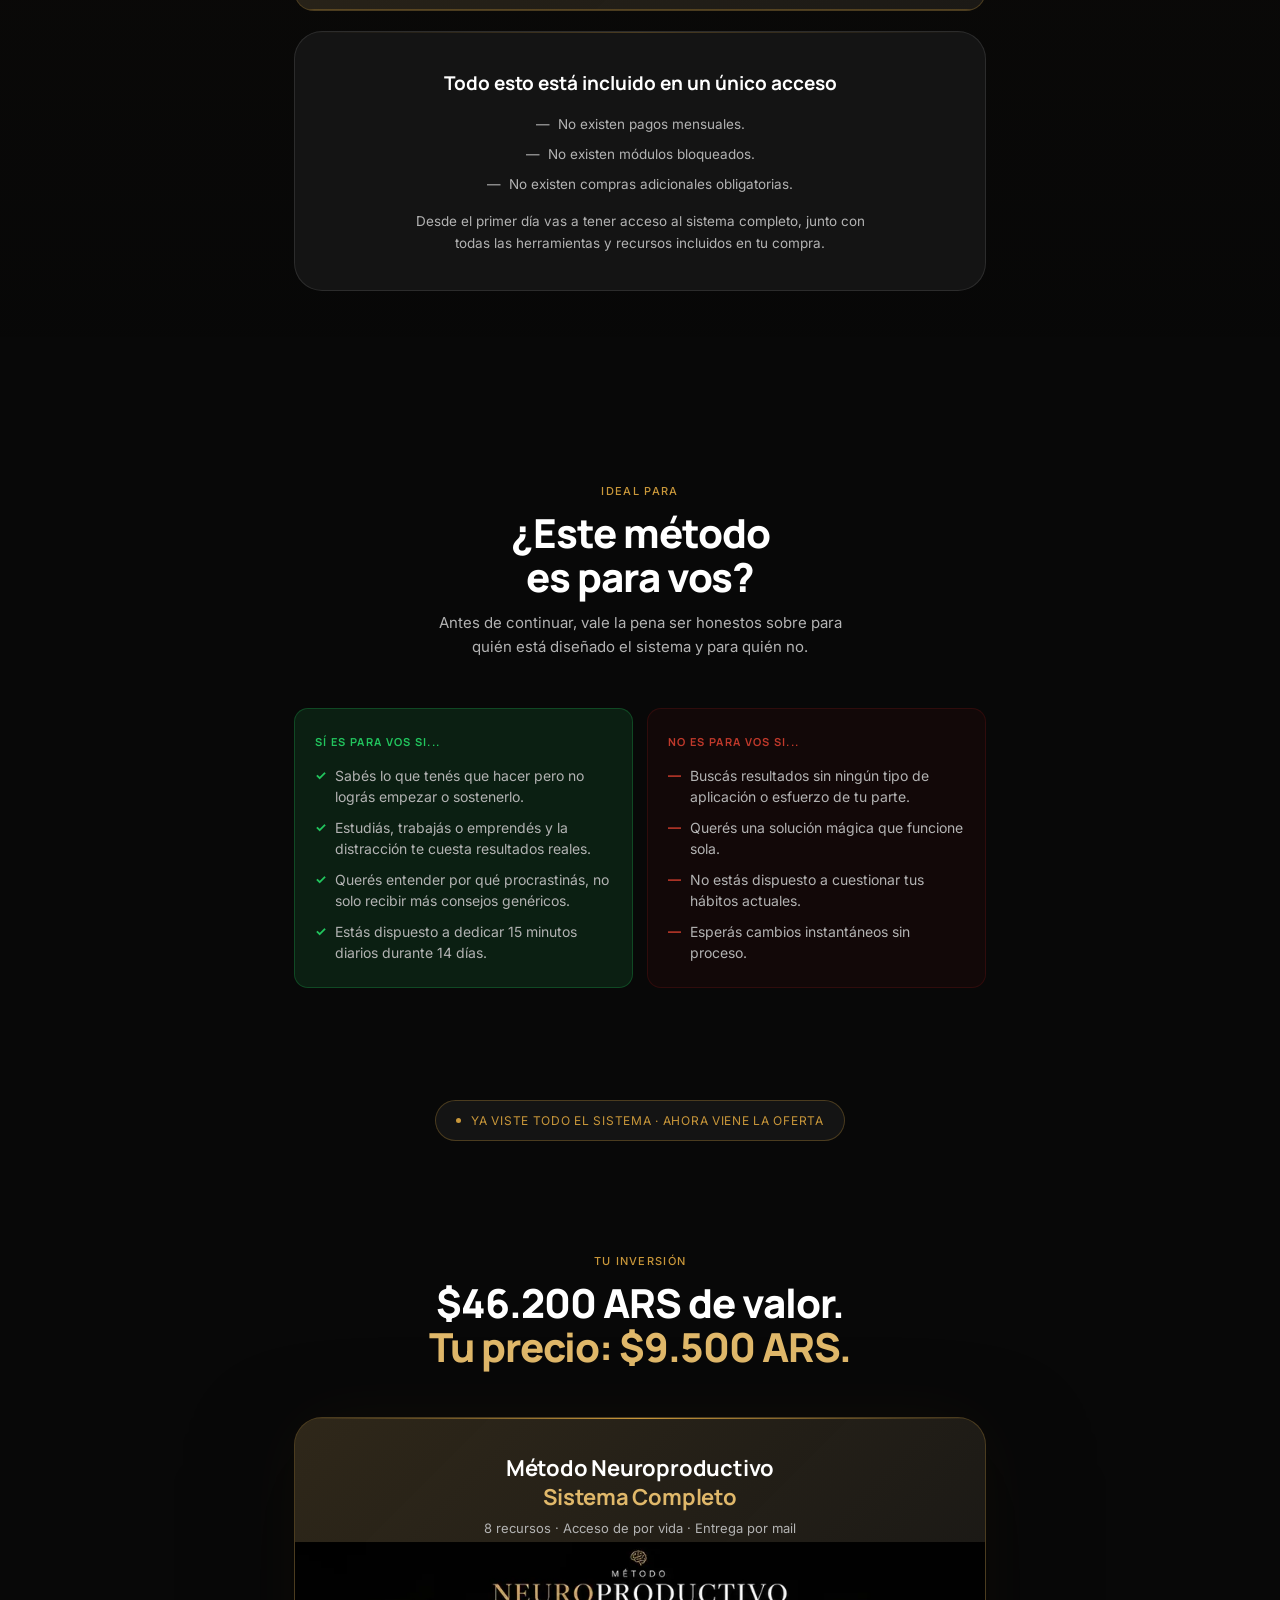
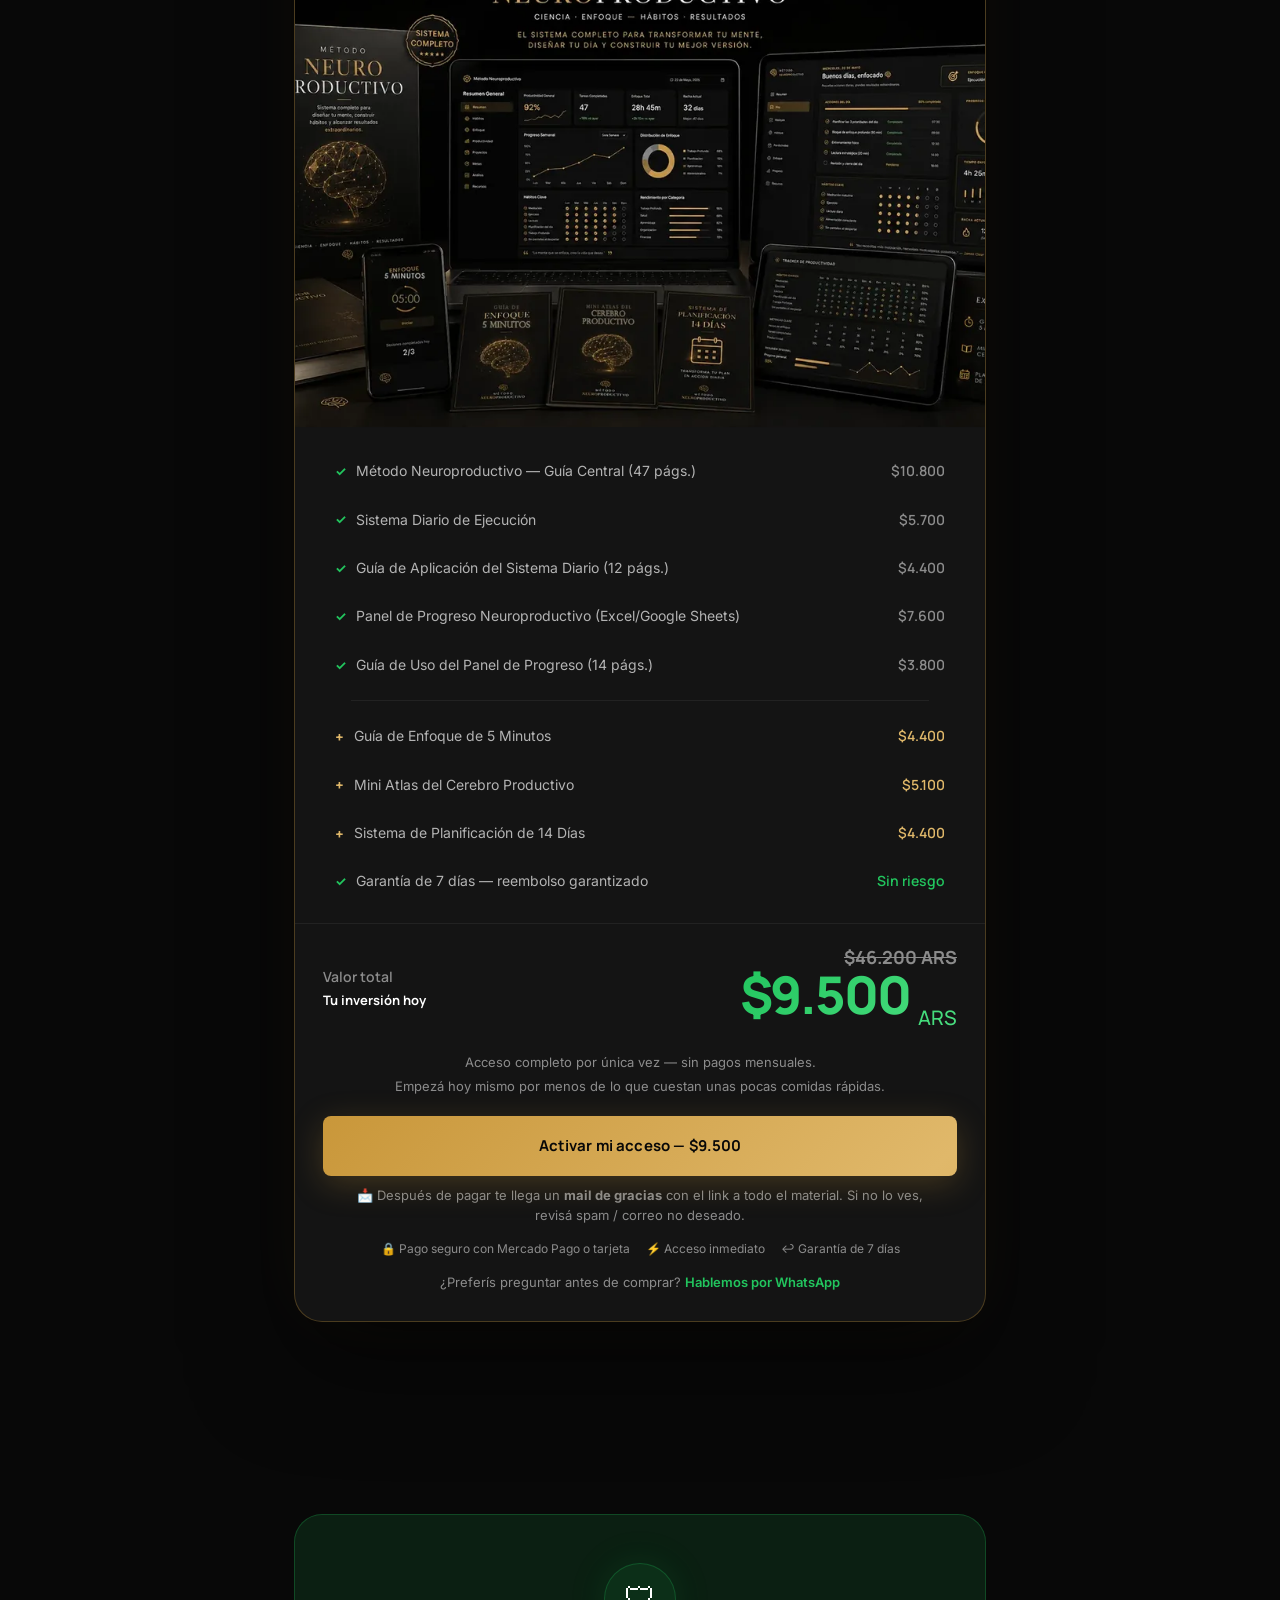
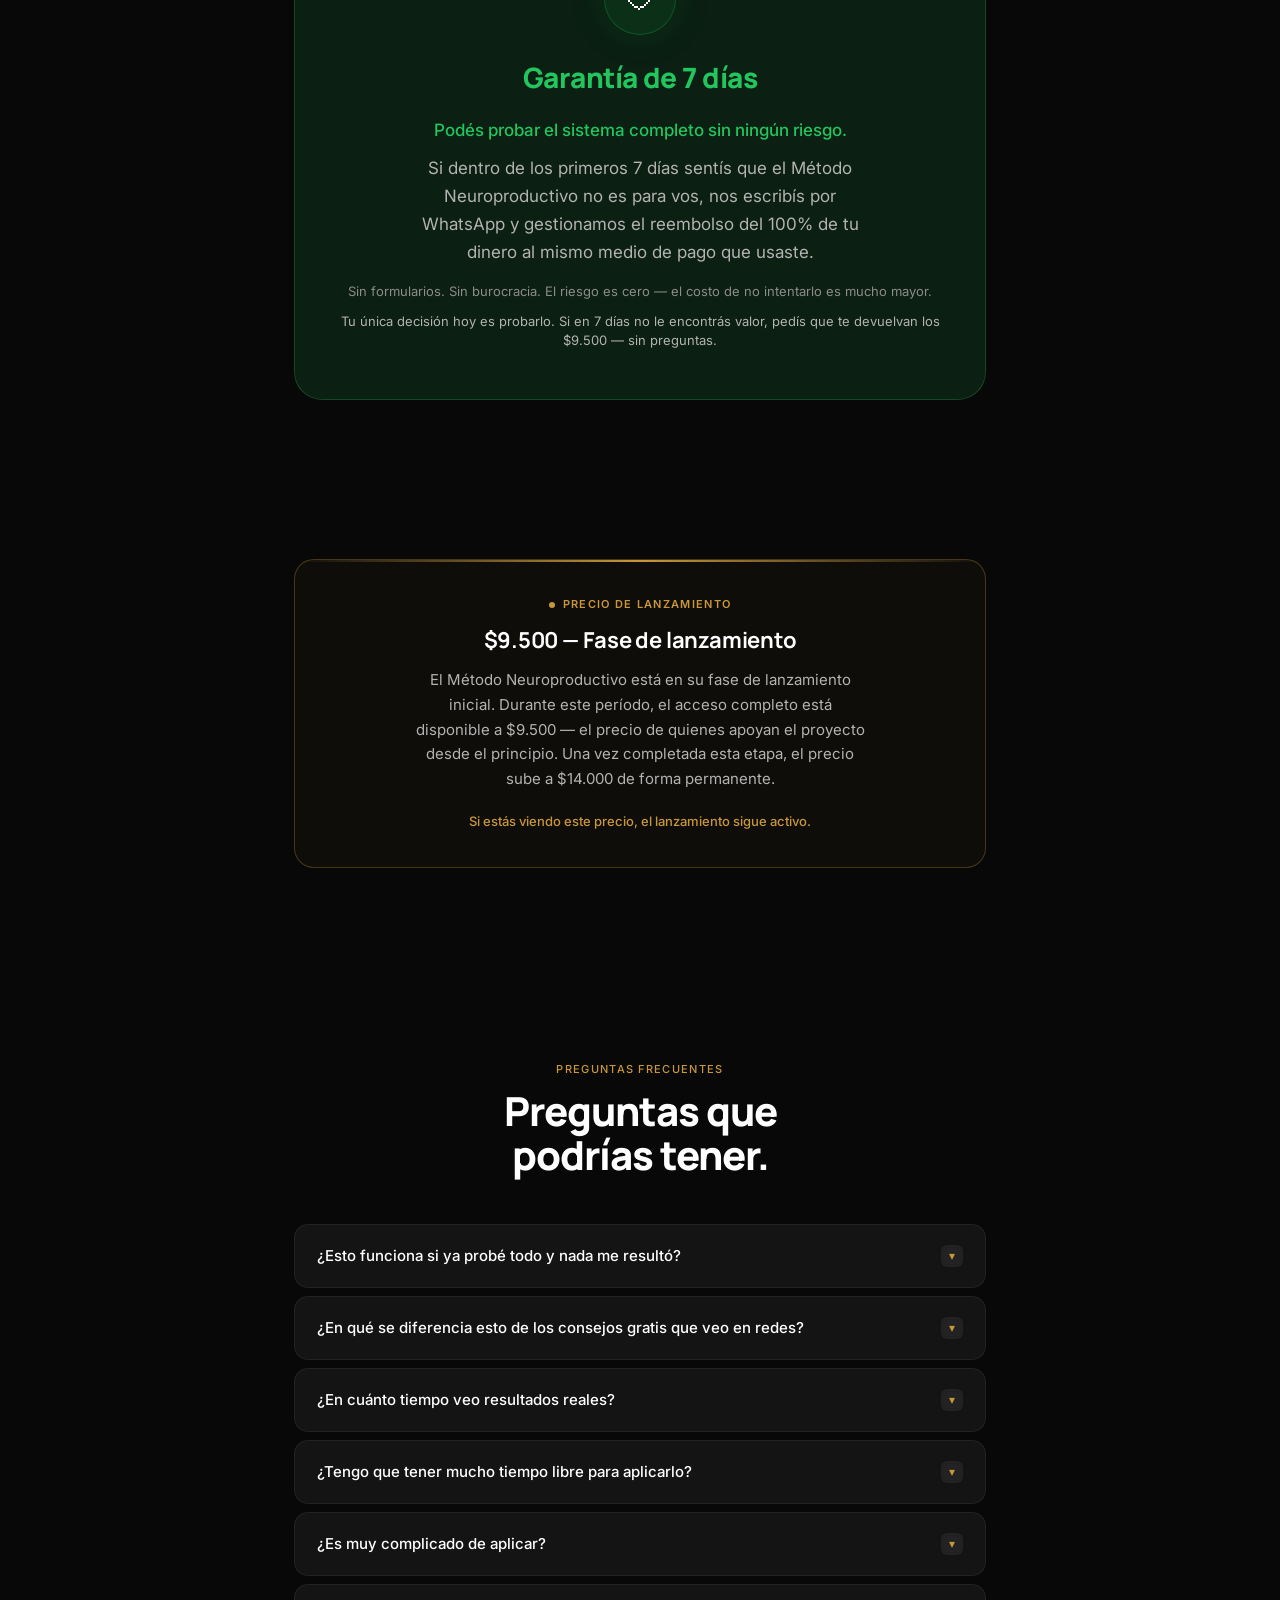
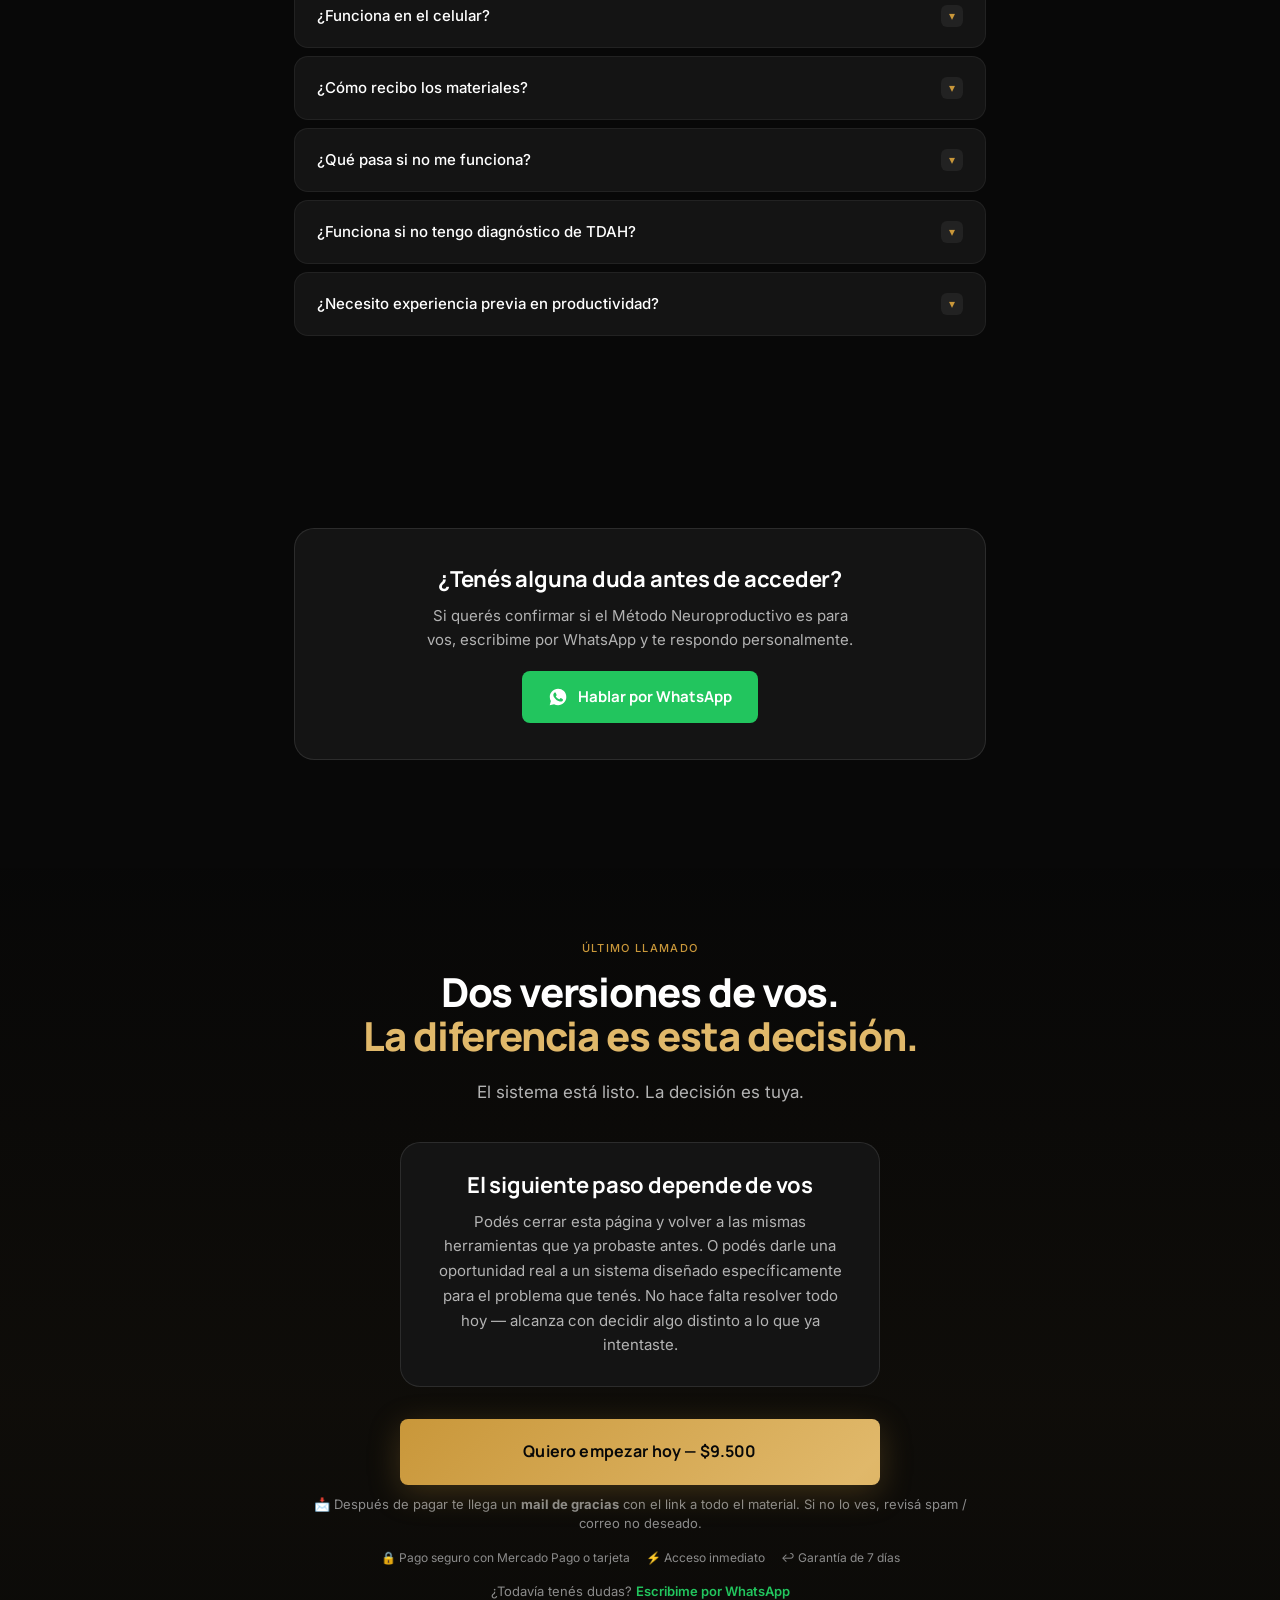
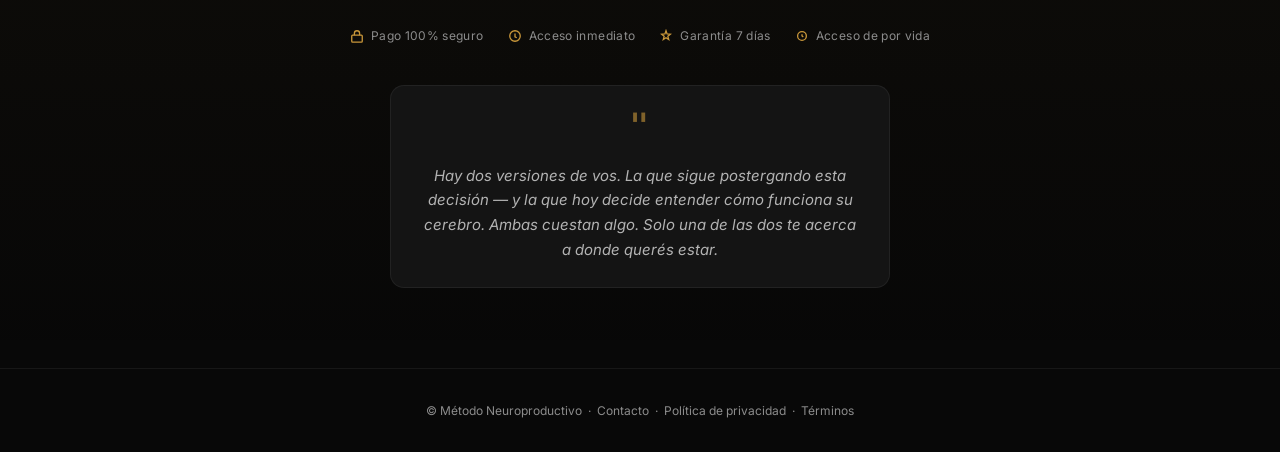
